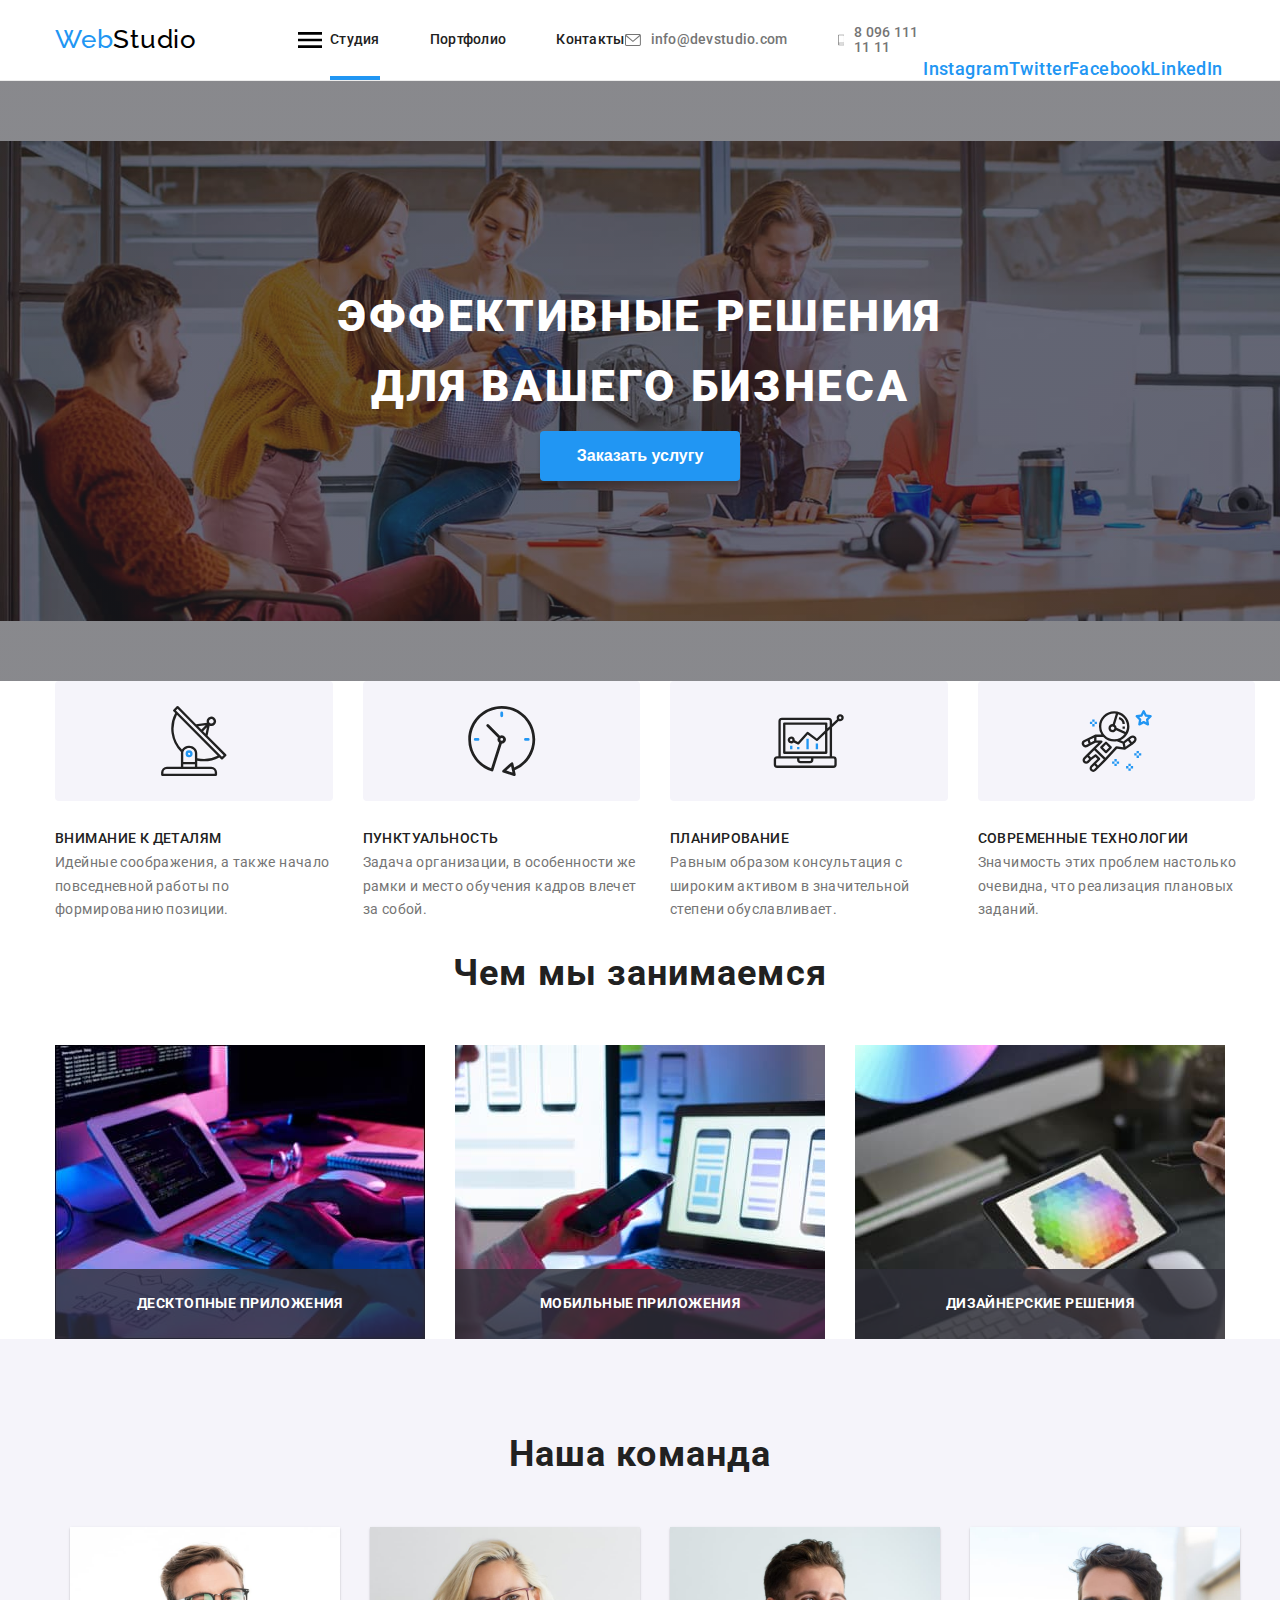
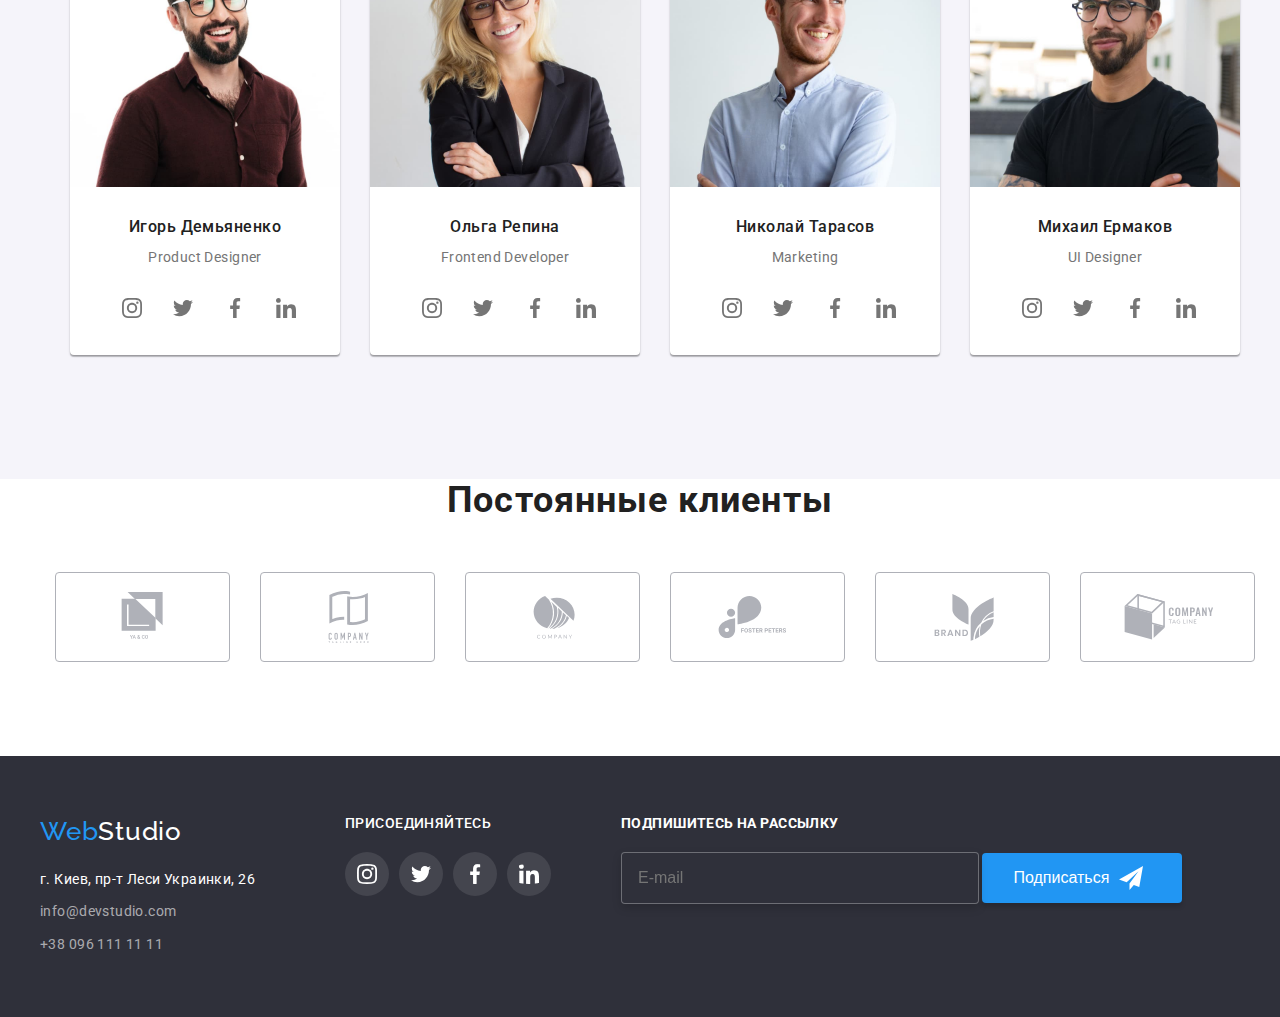
==== index.html @ 4e2efad3 "адаптивное меню хедера," ====
<!DOCTYPE html>
<html lang="ru">
<head>
    <meta charset="UTF-8">
    <meta http-equiv="X-UA-Compatible" content="IE=edge">
    <meta name="viewport" content="width=device-width, initial-scale=1.0">
    <title>Document</title>
    <link href="https://cdnjs.com/libraries/modern-normalize" rel="stylesheet">
    <link rel="preconnect" href="https://fonts.gstatic.com">
    <link href="https://fonts.googleapis.com/css2?family=Raleway:wght@700&family=Roboto:wght@400;500;700;900&display=swap"
          rel="stylesheet">
    <link rel="stylesheet" href="./css/main.css">
   <!-- <link rel="stylesheet" href="./css/main.min.css" /> -->

    
</head>
<body>
   <!--header, contacts separate from <nav>-->
   <header class="head-section">
      <div class="head-section__containter">
         <nav class="main-nav">
            <a href="/" class="logo link">
               <span class="logo__accent">Web</span>Studio
            </a>

            <button type="button" class="menu-button"  data-menu-button aria-expanded="false">
               <svg width="40" height="40" aria-label="Переключатель мобильного меню">
                  <use class="icon-menu" href='./images/icons.svg#icon-menu'></use>
                  <use class="icon-cross" href='./images/icons.svg#icon-cross'></use>
               </svg>
            </button>

            <div class="main-nav__menu">
               <ul class="page-nav list">
                  <li class="page-nav__item"><a href="." class="link page-nav__link page-nav__current">Студия</a></li>
                  <li class="page-nav__item"><a href="./portfolio.html" class="link page-nav__link">Портфолио</a></li>
                  <li class="page-nav__item"><a href="" class="link page-nav__link">Контакты</a></li>
               </ul>
            
          

               <ul class="contacts list">
                  <li class="contacts__item">
                     <a href="mailto:info@devstudio.com" class="link contacts__link">
                        <svg class="contacts__icon" width='16' height='12'>
                           <use href="./images/icons.svg#icon-envelope"></use>
                        </svg>
                     info@devstudio.com
                  </a>
                  </li>
                  <li class="contacts__item">
                     <a href="tel:+380961111111" class="link contacts__link">
                        <svg class="contacts__icon" width='10' height='16'>
                           <use href="./images/icons.svg#icon-smartphone"></use>
                        </svg>
                     8 096 111 11 11
                  </a>
                  </li>
               </ul>
               <ul class="social-menu list">
                  <li class="social-menu__item "><a href="">Instagram</a></li>
                  <li class="social-menu__item "><a href="">Twitter</a></li>
                  <li class="social-menu__item "><a href="">Facebook</a></li>
                  <li class="social-menu__item "><a href="">LinkedIn</a></li>
               </ul>
            </div>

         </nav>

      </div>
   </header>

   <main>
      <!--hero with the link-->
      <section class="hero hero__overlay">
         <div class="hero__container">
            <h1 class="hero__title">Эффективные решения для вашего бизнеса</h1>
            <button type="button" class="button hero__button" data-modal-open>Заказать услугу</button>
         </div>
      </section>
            
      <!--features -->
      <section class="section features">
         <h2 class="section__title visually-hidden">Наши особенности</h2>
         <div class="features__container">
            <ul class="feature__list list">
               <li class="feature__item">
                  <div class="feature__box">
                     <svg>
                        <use href="./images/icons.svg#icon-antenna"></use>
                     </svg>
                  </div>
                  <h3 class="feature__title">Внимание к деталям</h3>
                  <p>Идейные соображения, а также начало повседневной работы по формированию позиции.</p>
               </li>
               <li class="feature__item">
                  <div class="feature__box">
                     <svg>
                        <use href="./images/icons.svg#icon-clock"></use>
                     </svg>
                  </div>
                  <h3 class="feature__title">Пунктуальность</h3>
                  <p>Задача организации, в особенности же рамки и место обучения кадров влечет за собой.</p>
               </li>
               <li class="feature__item">
                  <div class="feature__box">
                     <svg>
                        <use href="./images/icons.svg#icon-diagram"></use>
                     </svg>
                  </div>
                  <h3 class="feature__title">Планирование</h3>
                  <p>Равным образом консультация с широким активом в значительной степени обуславливает.</p>
               </li>
               <li class="feature__item">
                  <div class="feature__box">
                     <svg>
                        <use href="./images/icons.svg#icon-astronaut"></use>
                     </svg>
                  </div>
                  <h3 class="feature__title">Современные технологии</h3>
                  <p>Значимость этих проблем настолько очевидна, что реализация плановых заданий.</p>
               </li>
            </ul>
         </div>
      </section>
      
      <!--what we do section-->
      <section class="section ">
         <div class="our-works__container">
            <h2 class="section__title">Чем мы занимаемся</h2>
            <ul class="our-works__list list">
               <li class="our-works__thumb">
                  <a href="" class="our-work__link"><img src="./images/what_we_do_01.jpg" alt="Разработка алгоритма" width="370">
                     <p class="our-works__label">Десктопные приложения</p>
                  </a>
               </li>
               <li class="our-works__thumb">
                  <a href="" class="our-work__link"><img src="./images/what_we_do_02.jpg" alt="Разработка мобильного приложение" width="370">
                     <p class="our-works__label">Мобильные приложения</p>
                  </a>
               </li>
               <li class="our-works__thumb">
                  <a href="" class="our-work__link"><img src="./images/what_we_do_03.jpg" alt="Выбор цвета" width="370">
                     <p class="our-works__label">Дизайнерские решения</p>
                  </a>
               </li>
            </ul>
         </div>
      </section>
      
      <!--our team section-->
      <section class="team team__section">
         <div class="team__container">
            <h2 class="section__title">Наша команда</h2>
            <ul class="team__list list">
               <li class="team__item">
                  <a href="" class="link">
                     <img src="./images/team_01.jpg" alt="Игорь Демьяненко" width="270">
                     <div class="team__name">
                        <h3 class="team__title">Игорь Демьяненко</h3>
                        <p class="team__position">Product Designer</p>
                        <ul class="socials">
                           <li class="socials__item">
                              <a href="" class="link socials__link">
                                 <svg class="socials__icon">
                                    <use href="./images/icons.svg#icon-insta"></use>
                                 </svg>
                              </a>
                           </li>
                           <li class="socials__item">
                              <a href="" class="link socials__link">
                                <svg class="socials__icon" >
                                 <use href="./images/icons.svg#icon-twitter"></use>
                                </svg> 
                              </a>
                           </li>
                           <li class="socials__item">
                              <a href="" class="link socials__link">
                                 <svg class="socials__icon">
                                    <use href="./images/icons.svg#icon-fb"></use>
                                 </svg>
                              </a>
                           </li>
                           <li class="socials__item">
                              <a href="" class="link socials__link">
                                 <svg class="socials__icon">
                                    <use href="./images/icons.svg#icon-lin"></use>
                                 </svg>
                              </a>
                           </li>
                        </ul>
                     </div>
                  </a>
               </li>
               <li class="team__item">
                  <a href="" class="link"><img src="./images/team_02.jpg" alt="Ольга Репина" width="270">
                     <div class="team__name">
                        <h3 class="team__title">Ольга Репина</h3>
                        <p class="team__position">Frontend Developer</p>
                        <ul class="socials">
                           <li class="socials__item">
                              <a href="" class="link socials__link">
                                 <svg class="socials__icon">
                                    <use href="./images/icons.svg#icon-insta"></use>
                                 </svg>
                              </a>
                           </li>
                           <li class="socials__item">
                              <a href="" class="link socials__link">
                                 <svg class="socials__icon">
                                    <use href="./images/icons.svg#icon-twitter"></use>
                                 </svg>
                              </a>
                           </li>
                           <li class="socials__item">
                              <a href="" class="link socials__link">
                                 <svg class="socials__icon">
                                    <use href="./images/icons.svg#icon-fb"></use>
                                 </svg>
                              </a>
                           </li>
                           <li class="socials__item">
                              <a href="" class="link socials__link">
                                 <svg class="socials__icon">
                                    <use href="./images/icons.svg#icon-lin"></use>
                                 </svg>
                              </a>
                           </li>
                        </ul>
                     </div>
                  </a>
               </li>
               <li class="team__item">
                  <a href="" class="link"><img src="./images/team_03.jpg" alt="Николай Тарасов" width="270">
                     <div class="team__name">
                        <h3 class="team__title">Николай Тарасов</h3>
                        <p class="team__position">Marketing</p>
                        <ul class="socials">
                           <li class="socials__item">
                              <a href="" class="link socials__link">
                                 <svg class="socials__icon">
                                    <use href="./images/icons.svg#icon-insta"></use>
                                 </svg>
                              </a>
                           </li>
                           <li class="socials__item">
                              <a href="" class="link socials__link">
                                 <svg class="socials__icon">
                                    <use href="./images/icons.svg#icon-twitter"></use>
                                 </svg>
                              </a>
                           </li>
                           <li class="socials__item">
                              <a href="" class="link socials__link">
                                 <svg class="socials__icon">
                                    <use href="./images/icons.svg#icon-fb"></use>
                                 </svg>
                              </a>
                           </li>
                           <li class="socials__item">
                              <a href="" class="link socials__link">
                                 <svg class="socials__icon">
                                    <use href="./images/icons.svg#icon-lin"></use>
                                 </svg>
                              </a>
                           </li>
                        </ul>
                     </div>
                  </a>
               </li>
               <li class="team__item">
                  <a href="" class="link"><img src="./images/team_04.jpg" alt="Михаил Ермаков" width="270">
                     <div class="team__name">
                        <h3 class="team__title">Михаил Ермаков</h3>
                        <p class="team__position">UI Designer</p>
                        <ul class="socials">
                           <li class="socials__item">
                              <a href="" class="link socials__link">
                                 <svg class="socials__icon">
                                    <use href="./images/icons.svg#icon-insta"></use>
                                 </svg>
                              </a>
                           </li>
                           <li class="socials__item">
                              <a href="" class="link socials__link">
                                 <svg class="socials__icon">
                                    <use href="./images/icons.svg#icon-twitter"></use>
                                 </svg>
                              </a>
                           </li>
                           <li class="socials__item">
                              <a href="" class="link socials__link">
                                 <svg class="socials__icon">
                                    <use href="./images/icons.svg#icon-fb"></use>
                                 </svg>
                              </a>
                           </li>
                           <li class="socials__item">
                              <a href="" class="link socials__link">
                                 <svg class="socials__icon">
                                    <use href="./images/icons.svg#icon-lin"></use>
                                 </svg>
                              </a>
                           </li>
                        </ul>
                     </div>
                  </a>
               </li>
            </ul>
         </div>
      </section>

      <!-- permanent clients -->

      <section class="section clients">
         <div class="clients__container">
            <h2 class="section__title">Постоянные клиенты</h2>
            <ul class="clients__list list">
               <li class="clients__item">
                  <a href="" class="link">
                     <svg class="clients__icon">
                        <use href="./images/clients.svg#icon-client1"></use>
                     </svg>
                  </a> 
               </li>
               <li class="clients__item" >
                  <a href="" class="link">
                     <svg class="clients__icon">
                        <use href="./images/icons.svg#icon-client2"></use>
                     </svg>
                  </a>
               </li>
               <li class="clients__item" >
                  <a href="" class="link">
                     <svg class="clients__icon">
                        <use href="./images/icons.svg#icon-client3"></use>
                     </svg>
                  </a>
               </li>
               <li class="clients__item" >
                  <a href="" class="link">
                     <svg class="clients__icon">
                        <use href="./images/icons.svg#icon-client4"></use>
                     </svg>
                  </a>
               </li>
               <li class="clients__item" >
                  <a href="" class="link">
                     <svg class="clients__icon">
                        <use href="./images/icons.svg#icon-client5"></use>
                     </svg>
                  </a>
               </li>
               <li class="clients__item" >
                  <a href="" class="link">
                     <svg class="clients__icon">
                        <use href="./images/icons.svg#icon-client6"></use>
                     </svg>
                  </a>
               </li>
            </ul>
         </div>
      </section>


   </main>

      <!--footer-->
   <footer class="footer">
      <div class="footer__flex">
         <div class="footer__item">
            <a href="/" class="logo link footer__logo">
               <span class="logo__accent">Web</span><span class="logo--rev">Studio</span>
            </a>
            <address class="address">
               г. Киев, пр-т Леси Украинки, 26<br />
            </address>
            <!-- footer contacts -->
            <ul class="footer__contacts list">
               <li><a href="mailto:info@devstudio.com" class="link footer-contacts__link">info@devstudio.com</a></li>
               <li><a href="tel:+380961111111" class="link footer-contacts__link">+38 096 111 11 11</a></li>
            </ul>
         </div>
         <div class="footer__item links">
            <h3 class="social__title">ПРИСОЕДИНЯЙТЕСЬ</h3>
            <ul class="socials">
               <li class="socials__item">
                  <a href="" class="link socials__link">
                     <svg class="socials__icon--darktheme">
                        <use href="./images/icons.svg#icon-insta"></use>
                     </svg>
                  </a>
               </li>
               <li class="socials__item">
                  <a href="" class="link socials__link">
                     <svg class="socials__icon--darktheme">
                        <use href="./images/icons.svg#icon-twitter"></use>
                     </svg>
                  </a>
               </li>
               <li class="socials__item">
                  <a href="" class="link socials__link">
                     <svg class="socials__icon--darktheme">
                        <use href="./images/icons.svg#icon-fb"></use>
                     </svg>
                  </a>
               </li>
               <li class="socials__item">
                  <a href="" class="link socials__link">
                     <svg class="socials__icon--darktheme">
                        <use href="./images/icons.svg#icon-lin"></use>
                     </svg>
                  </a>
               </li>
            </ul>
         </div>

         <!-- subscribe form -->

         <form class="form">
            <div class="subscribe__formfield">
               <label for="subscribe" class="subscribe__title">Подпишитесь на рассылку</label>
               <input type="email" name="mail" id="subscribe" class="subscribe__input" placeholder="E-mail">
               <button type="submit" class="subscribe__button">Подписаться
                  <svg class="subscribe__icon">
                     <use href="../images/icons.svg#icon-send"></use>
                  </svg>
               </button>
            </div>
         </form>
         

         

      </div>
   </footer>

   <!-- модальное окно с кнопкой закрытия-->

   <div class="backdrop is-hidden" data-modal>
      <div class="modal modal">
         <a href="" class="link" data-modal-close>
            <svg class="modal__closebutton">
               <use href='./images/icons.svg#icon-close'></use>
            </svg>
         </a>

         <h3 class="modal__title">Оставьте свои данные, мы вам перезвоним</h3>
         
         <form class="modal__form">
            <div class="modal__formfield">
               <label for="name" class="modal__label">Имя</label>
               <input type="text" name="name" id="name" class="modal__input">
               <svg class="modal__icon">
                  <use href="./images/icons.svg#icon-person"></use>
               </svg>
               
            </div>
            <div class="modal__formfield">
               <label for="tel" class="modal__label">Телефон</label>
               <input type="tel" name="tel" id="tel" class="modal__input">
               <svg class="modal__icon">
                  <use href="./images/icons.svg#icon-phone"></use>
               </svg>
            </div>
            <div class="modal__formfield">
               <label for="mail" class="modal__label">Почта</label>
               <input type="email" name="mail" id="mail" class="modal__input">
               <svg class="modal__icon">
                  <use href="./images/icons.svg#icon-email"></use>
               </svg>
            </div>
            <div class="modal__formfield">
               <label for="comment" class="modal__label">Комментарий</label>
               <!-- <input type="text" name="comment" id="comment" class="modal-input"> -->
               <textarea name="comment" id="comment" rows="10" class="modal__comment" placeholder="Введите текст"></textarea>
            </div>

            <div class="modal__check">
               <input type="checkbox" name="checkbox" id="checkbox" class="modal-check__input">
               <label for="checkbox" class="modal-check__label ">Соглашаюсь с рассылкой и принимаю
                  <a href="" class="modal-check__policy-link">Условия договора</a>
                  <svg class="modal-check__icon--unchecked" >
                     <use href="./images/icons.svg#icon-uncheck" ></use>
                  </svg> 
                  <svg class="modal-check__icon--checked">
                     <use href="./images/icons.svg#icon-check"></use>
                  </svg>
               </label>
            </div>

            <button type="submit" class="modal-check__button">Отправить</button>
         </form>
         <!-- application form -->

         <form class="form">

         </form>


         <!-- <button type="button" class="modal-btn" data-modal-close >
            <div class="close-icon"></div>
         </button> -->
      </div>
   </div>


<script src="./js/modal.js"></script>
<Script src="./js/menu.js"></Script>
</body>
</html>
---- css/main.css ----
@charset "UTF-8";
/* fonts */
/* animation */
html {
  -webkit-box-sizing: border-box;
          box-sizing: border-box;
}

*,
*::after,
*::before {
  -webkit-box-sizing: inherit;
          box-sizing: inherit;
}

h1,
h2,
h3,
h4,
h5,
h6,
p {
  margin: 0;
}

img {
  display: block;
  max-width: 100%;
  height: auto;
}

/* Визуально спрятанная section-title и portfolio */
.visually-hidden {
  position: absolute !important;
  clip: rect(1px 1px 1px 1px);
  clip: rect(1px, 1px, 1px, 1px);
  padding: 0 !important;
  border: 0 !important;
  height: 1px !important;
  width: 1px !important;
  overflow: hidden;
}

/* ultilities */
.list {
  list-style: none;
  padding: 0;
  margin: 0;
}

.link {
  color: #757575;
  text-decoration: none;
}

/* body */
body {
  margin: 0;
  color: #757575;
  background-color: #ffffff;
  font-family: Roboto;
  font-size: 14px;
  line-height: 1.7;
  letter-spacing: 0.03em;
}

/* logo */
.logo {
  color: #000000;
  font-family: Raleway;
  font-weight: 500;
  font-size: 24px;
  line-height: 1.2;
  letter-spacing: 0.03em;
}

@media screen and (min-width: 1200px) {
  .logo {
    font-size: 26px;
    margin-right: 93px;
  }
}

.logo--rev {
  color: #ffffff;
}

.logo__accent {
  color: #2196f3;
}

/* header */
/* page navigation */
.head-section {
  border-bottom: 1px solid #ececec;
}

.head-section__containter {
  position: relative;
  margin-left: auto;
  margin-right: auto;
  padding-left: 15px;
  padding-right: 15px;
  height: 60px;
}

@media screen and (min-width: 480px) {
  .head-section__containter {
    width: 480px;
  }
}

@media screen and (min-width: 768px) {
  .head-section__containter {
    width: 768px;
  }
}

@media screen and (min-width: 1200px) {
  .head-section__containter {
    width: 1200px;
  }
}

@media screen and (min-width: 480px) {
  .head-section__containter {
    width: 480px;
  }
}

@media screen and (min-width: 768px) {
  .head-section__containter {
    width: 768px;
  }
}

@media screen and (min-width: 1200px) {
  .head-section__containter {
    width: 1200px;
    height: 80px;
    margin-bottom: 0;
  }
}

.main-nav {
  display: -webkit-box;
  display: -ms-flexbox;
  display: flex;
  -webkit-box-align: center;
      -ms-flex-align: center;
          align-items: center;
  -webkit-box-pack: justify;
      -ms-flex-pack: justify;
          justify-content: space-between;
  min-height: 60px;
}

@media screen and (min-width: 1200px) {
  .main-nav {
    display: -webkit-box;
    display: -ms-flexbox;
    display: flex;
    -webkit-box-align: center;
        -ms-flex-align: center;
            align-items: center;
    -webkit-box-pack: justify;
        -ms-flex-pack: justify;
            justify-content: space-between;
  }
}

.menu-button {
  display: -webkit-inline-box;
  display: -ms-inline-flexbox;
  display: inline-flex;
  margin: 0;
  padding: 0;
  border: none;
  background-color: transparent;
}

.menu-button .icon-menu {
  display: block;
}

.menu-button .icon-cross {
  display: none;
}

.menu-button.is-open .icon-menu {
  display: none;
}

.menu-button.is-open .icon-cross {
  display: block;
}

.menu-button.is-open .icon-cross {
  display: block;
}

@media screen and (max-width: 479px) {
  .main-nav__menu {
    position: absolute;
    top: 0;
    left: 0;
    width: 100vw;
    height: 100vh;
    padding: 48px 40px;
    background-color: #ffffff;
    text-align: left;
    font-size: 40px;
    line-height: 1.2;
    font-weight: 500;
  }
}

@media screen and (min-width: 768px) {
  .main-nav__menu {
    display: -webkit-box;
    display: -ms-flexbox;
    display: flex;
    -webkit-box-align: center;
        -ms-flex-align: center;
            align-items: center;
    margin-right: auto;
    -webkit-box-pack: justify;
        -ms-flex-pack: justify;
            justify-content: space-between;
  }
}

@media screen and (min-width: 768px) {
  .page-nav {
    display: -webkit-box;
    display: -ms-flexbox;
    display: flex;
    -webkit-box-align: center;
        -ms-flex-align: center;
            align-items: center;
  }
}

@media screen and (min-width: 1200px) {
  .contacts {
    display: -webkit-box;
    display: -ms-flexbox;
    display: flex;
    -webkit-box-align: center;
        -ms-flex-align: center;
            align-items: center;
    margin-left: auto;
  }
}

@media screen and (min-width: 480px) {
  .page-nav__item:not(:last-child),
  .contacts__item:not(:last-child) {
    margin-right: 50px;
  }
}

.page-nav__current {
  color: #2196f3;
}

.page-nav__link {
  display: inline-block;
  padding-bottom: 37px;
  color: #212121;
}

.page-nav__link:hover, .page-nav__link:focus {
  color: #2196f3;
}

@media screen and (min-width: 480px) {
  .page-nav__link {
    display: -webkit-inline-box;
    display: -ms-inline-flexbox;
    display: inline-flex;
    -webkit-box-align: center;
        -ms-flex-align: center;
            align-items: center;
    height: 100%;
    padding-top: 21px;
    padding-bottom: 21px;
    color: #212121;
    font-weight: 500;
    font-size: 14px;
    line-height: 1.1;
    letter-spacing: 0.02em;
  }
}

@media screen and (max-width: 479px) {
  .page-nav__link {
    margin: 0;
  }
}

@media screen and (min-width: 480px) {
  .page-nav__link {
    position: relative;
    height: 80px;
  }
}

/* синяя подсветка текущец страницы */
@media screen and (min-width: 480px) {
  .page-nav__current::after {
    display: inline-block;
    position: absolute;
    content: '';
    bottom: 0;
    left: 0;
    width: 100%;
    height: 4px;
    margin: 0;
    padding: 0;
    background-color: #2196f3;
  }
}

.contacts__link {
  display: -webkit-inline-box;
  display: -ms-inline-flexbox;
  display: inline-flex;
  -webkit-box-align: center;
      -ms-flex-align: center;
          align-items: center;
  padding-top: 21px;
  padding-bottom: 21px;
  color: #757575;
  font-weight: 500;
  font-size: 14px;
  line-height: 1.1;
  letter-spacing: 0.02em;
  -webkit-transform: 250ms cubic-bezier(0.4, 0, 0.2, 1);
          transform: 250ms cubic-bezier(0.4, 0, 0.2, 1);
}

.contacts__link:hover, .contacts__link:focus {
  color: #2196f3;
}

@media screen and (max-width: 479px) {
  .contacts__item {
    margin: 0;
  }
}

.contacts__icon {
  display: -webkit-inline-box;
  display: -ms-inline-flexbox;
  display: inline-flex;
  -webkit-box-align: center;
      -ms-flex-align: center;
          align-items: center;
  margin-right: 10px;
  fill: currentColor;
}

.social-menu {
  display: -webkit-box;
  display: -ms-flexbox;
  display: flex;
  margin-top: auto;
  margin-right: auto;
  padding: 0;
  width: 357px;
}

.social-menu__item {
  font-size: 18px;
  line-height: 1.2;
  font-weight: 500;
}

.social-menu__item a {
  text-decoration: none;
  color: #2196f3;
}

/* hero */
.hero {
  background-color: #c4c4c4;
}

.hero__container {
  /* width: 1600px; */
  height: 600px;
  margin-left: auto;
  margin-right: auto;
  margin-top: 0;
  margin-bottom: 0;
  padding-left: 0;
  padding-right: 0;
  padding-top: 200px;
  text-align: center;
}

@media screen and (min-width: 480px) {
  .hero__container {
    width: 480px;
  }
}

@media screen and (min-width: 768px) {
  .hero__container {
    width: 768px;
  }
}

@media screen and (min-width: 1200px) {
  .hero__container {
    max-width: 1600px;
  }
}

.hero__overlay {
  /* background-image: url(../images/hero_bg.jpg); */
  margin-right: auto;
  margin-left: auto;
  background-image: -webkit-gradient(linear, left top, right top, from(rgba(47, 48, 58, 0.4)), to(rgba(47, 48, 58, 0.4))), url(../images/hero_bg.jpg);
  background-image: linear-gradient(to right, rgba(47, 48, 58, 0.4), rgba(47, 48, 58, 0.4)), url(../images/hero_bg.jpg);
  background-repeat: no-repeat;
  background-size: contain;
  background-position: center;
}

@media screen and (min-width: 480px) {
  .hero__overlay {
    max-width: 480px;
  }
}

@media screen and (min-width: 768px) and (max-width: 1199px) {
  .hero__overlay {
    width: 768px;
  }
}

@media screen and (min-width: 1200px) {
  .hero__overlay {
    max-width: 1600px;
  }
}

.hero__title {
  color: #ffffff;
  margin-left: auto;
  margin-right: auto;
  margin-top: 0;
  margin-bottom: 30px;
  height: 120px;
  font-weight: 900;
  font-size: 26px;
  line-height: 1.6;
  letter-spacing: 0.06em;
  text-transform: uppercase;
}

@media screen and (min-width: 480px) {
  .hero__title {
    width: 480px;
  }
}

@media screen and (min-width: 768px) {
  .hero__title {
    width: 696px;
  }
}

@media screen and (min-width: 1200px) {
  .hero__title {
    font-size: 44px;
  }
}

.hero__button {
  width: 200px;
  height: 50px;
  background-color: #2196f3;
  color: #ffffff;
  -webkit-box-shadow: 0px 4px 4px rgba(0, 0, 0, 0.15);
          box-shadow: 0px 4px 4px rgba(0, 0, 0, 0.15);
  border-color: transparent;
  border-radius: 4px;
  margin-right: auto;
  margin-left: auto;
  font-weight: bold;
  font-size: 16px;
  line-height: 1.9;
}

/* section Features */
.features__container {
  margin-left: auto;
  margin-right: auto;
  padding-left: 15px;
  padding-right: 15px;
}

@media screen and (min-width: 480px) {
  .features__container {
    width: 480px;
  }
}

@media screen and (min-width: 768px) {
  .features__container {
    width: 768px;
  }
}

@media screen and (min-width: 1200px) {
  .features__container {
    width: 1200px;
  }
}

@media screen and (min-width: 480px) {
  .feature__list {
    width: 480px;
  }
}

@media screen and (min-width: 768px) {
  .feature__list {
    width: 768px;
    display: -webkit-box;
    display: -ms-flexbox;
    display: flex;
    -webkit-box-pack: justify;
        -ms-flex-pack: justify;
            justify-content: space-between;
  }
}

@media screen and (min-width: 1200px) {
  .feature__list {
    width: 1200px;
  }
}

.feature__item {
  margin-bottom: 30px;
}

@media screen and (min-width: 480px) {
  .feature__item {
    width: 480px;
  }
}

@media screen and (min-width: 768px) {
  .feature__item {
    width: calc((100% - 90px) / 2);
  }
}

@media screen and (min-width: 1200px) {
  .feature__item {
    width: calc((100% - 90px) / 4);
  }
}

.feature__title {
  display: -webkit-inline-box;
  display: -ms-inline-flexbox;
  display: inline-flex;
  margin-top: 30px;
  color: #212121;
}

.section__title {
  color: #212121;
  margin-bottom: 50px;
  font-weight: bold;
  font-size: 36px;
  line-height: 1.2;
  text-align: center;
  letter-spacing: 0.03em;
}

.feature__box {
  display: -webkit-inline-box;
  display: -ms-inline-flexbox;
  display: inline-flex;
  -webkit-box-pack: center;
      -ms-flex-pack: center;
          justify-content: center;
  width: 100%;
  height: 120px;
  padding-top: 25px;
  padding-bottom: 25px;
  border-radius: 4px;
  background-color: #f5f4fa;
}

.icon-antenna,
.icon-clock,
.icon-diagram,
.icon-astronaut {
  width: 70px;
  height: 70px;
  margin-right: auto;
  margin-left: auto;
}

.feature__title {
  color: #212121;
  font-weight: 500;
  font-size: 14px;
  line-height: 1.14;
  letter-spacing: 0.03em;
  text-transform: uppercase;
}

/* our works */
.our-works__container {
  margin-left: auto;
  margin-right: auto;
  padding-left: 15px;
  padding-right: 15px;
}

@media screen and (min-width: 480px) {
  .our-works__container {
    width: 480px;
  }
}

@media screen and (min-width: 768px) {
  .our-works__container {
    width: 768px;
  }
}

@media screen and (min-width: 1200px) {
  .our-works__container {
    width: 1200px;
  }
}

@media screen and (max-width: 1199px) {
  .our-works__container {
    display: none;
  }
}

@media screen and (min-width: 1200px) {
  .our-works__container {
    width: 1200px;
  }
}

.our-works__list {
  display: -webkit-box;
  display: -ms-flexbox;
  display: flex;
  -webkit-box-pack: justify;
      -ms-flex-pack: justify;
          justify-content: space-between;
  margin: 0;
  padding: 0;
}

.our-works__thumb {
  position: relative;
  max-width: 100%;
  height: 100%;
}

.our-works__label {
  position: absolute;
  bottom: 0;
  left: 0;
  width: 100%;
  padding-top: 27px;
  padding-bottom: 27px;
  font-family: Roboto;
  font-weight: bold;
  font-size: 14px;
  line-height: 1.14;
  text-align: center;
  letter-spacing: 0.03em;
  text-transform: uppercase;
  background: rgba(47, 48, 58, 0.8);
  color: #ffffff;
}

/* our team */
.team__container {
  margin-left: auto;
  margin-right: auto;
  padding-left: 15px;
  padding-right: 15px;
  padding-top: 94px;
}

@media screen and (min-width: 480px) {
  .team__container {
    width: 480px;
  }
}

@media screen and (min-width: 768px) {
  .team__container {
    width: 768px;
  }
}

@media screen and (min-width: 1200px) {
  .team__container {
    width: 1200px;
  }
}

.team__section {
  background-color: #f5f4fa;
}

.team__list {
  padding-bottom: 94px;
}

@media screen and (min-width: 480px) {
  .team__list {
    width: 480px;
    text-align: center;
  }
}

@media screen and (min-width: 768px) {
  .team__list {
    width: 768px;
    display: -webkit-box;
    display: -ms-flexbox;
    display: flex;
    -webkit-box-pack: justify;
        -ms-flex-pack: justify;
            justify-content: space-between;
  }
}

@media screen and (min-width: 1200px) {
  .team__list {
    width: 1200px;
  }
}

.team__item {
  display: block;
  width: 270px;
  height: 428px;
  margin-left: auto;
  margin-right: auto;
  margin-bottom: 30px;
  background-color: #ffffff;
  -webkit-box-shadow: 0px 1px 3px rgba(0, 0, 0, 0.12), 0px 1px 1px rgba(0, 0, 0, 0.14), 0px 2px 1px rgba(0, 0, 0, 0.2);
          box-shadow: 0px 1px 3px rgba(0, 0, 0, 0.12), 0px 1px 1px rgba(0, 0, 0, 0.14), 0px 2px 1px rgba(0, 0, 0, 0.2);
  border-radius: 0px 0px 4px 4px;
}

.team__name {
  margin-top: 30px;
  text-align: center;
}

.team__title {
  color: #212121;
  font-weight: 500;
  font-size: 16px;
  line-height: 1.2;
  text-align: center;
  letter-spacing: 0.03em;
}

.team__position {
  margin-top: 10px;
}

/* social linkk in team card */
.socials {
  display: -webkit-box;
  display: -ms-flexbox;
  display: flex;
  width: 206px;
  height: 44px;
  margin-top: 16px;
  margin-left: auto;
  margin-right: auto;
  padding: 0;
  list-style: none;
  -webkit-box-pack: justify;
      -ms-flex-pack: justify;
          justify-content: space-between;
  -webkit-box-align: center;
      -ms-flex-align: center;
          align-items: center;
}

.socials__item {
  display: -webkit-inline-box;
  display: -ms-inline-flexbox;
  display: inline-flex;
  -webkit-box-pack: center;
      -ms-flex-pack: center;
          justify-content: center;
  -webkit-box-align: center;
      -ms-flex-align: center;
          align-items: center;
  width: 44px;
  height: 44px;
  -webkit-transition: 250ms cubic-bezier(0.4, 0, 0.2, 1);
  transition: 250ms cubic-bezier(0.4, 0, 0.2, 1);
}

.socials__item:hover, .socials__item:focus {
  background-color: #2196f3;
  border-radius: 50%;
}

.socials__link {
  display: -webkit-inline-box;
  display: -ms-inline-flexbox;
  display: inline-flex;
  margin: 0;
  padding: 0;
}

.socials__icon {
  width: 44px;
  height: 44px;
  padding-top: 12px;
  padding-bottom: 12px;
  fill: currentColor;
}

.socials__icon:hover {
  fill: #ffffff;
}

/* permanent clients */
.clients__container {
  margin-left: auto;
  margin-right: auto;
  padding-left: 15px;
  padding-right: 15px;
}

@media screen and (min-width: 480px) {
  .clients__container {
    width: 480px;
  }
}

@media screen and (min-width: 768px) {
  .clients__container {
    width: 768px;
  }
}

@media screen and (min-width: 1200px) {
  .clients__container {
    width: 1200px;
  }
}

@media screen and (min-width: 480px) {
  .clients__list {
    width: 480px;
  }
}

@media screen and (min-width: 768px) {
  .clients__list {
    width: 768px;
    display: -webkit-box;
    display: -ms-flexbox;
    display: flex;
    padding: 0;
    margin: 0;
    -webkit-box-pack: justify;
        -ms-flex-pack: justify;
            justify-content: space-between;
    -webkit-box-align: center;
        -ms-flex-align: center;
            align-items: center;
  }
}

@media screen and (min-width: 1200px) {
  .clients__list {
    width: 1200px;
  }
}

.clients__item {
  display: -webkit-inline-box;
  display: -ms-inline-flexbox;
  display: inline-flex;
  width: calc(100% - (30px * 5) / 6);
  height: 90px;
  -webkit-box-pack: center;
      -ms-flex-pack: center;
          justify-content: center;
  -webkit-box-align: center;
      -ms-flex-align: center;
          align-items: center;
  border: 1px solid #afb1b8;
  border-radius: 4px;
  -webkit-transition: 250ms cubic-bezier(0.4, 0, 0.2, 1);
  transition: 250ms cubic-bezier(0.4, 0, 0.2, 1);
}

.clients__item:hover, .clients__item:focus {
  border-color: #2196f3;
}

.clients__item:not(:last-child) {
  margin-right: 30px;
}

.clients__icon {
  display: block;
  width: 170px;
  height: 90px;
  fill: #afb1b8;
  -webkit-transition: 250ms cubic-bezier(0.4, 0, 0.2, 1);
  transition: 250ms cubic-bezier(0.4, 0, 0.2, 1);
}

.clients__icon:hover, .clients__icon:focus {
  fill: #2196f3;
}

/* footer */
.footer {
  background-color: #2f303a;
}

.footer__flex {
  margin-left: auto;
  margin-right: auto;
  margin-top: 94px;
  padding-top: 60px;
  padding-bottom: 60px;
}

@media screen and (min-width: 480px) {
  .footer__flex {
    width: 480px;
  }
}

@media screen and (min-width: 768px) {
  .footer__flex {
    width: 768px;
  }
}

@media screen and (min-width: 1200px) {
  .footer__flex {
    width: 1200px;
  }
}

@media screen and (min-width: 480px) {
  .footer__flex {
    width: 480px;
  }
}

@media screen and (min-width: 768px) {
  .footer__flex {
    width: 768px;
    display: -webkit-box;
    display: -ms-flexbox;
    display: flex;
  }
}

@media screen and (min-width: 1200px) {
  .footer__flex {
    width: 1200px;
  }
}

.footer__item {
  margin-right: 70px;
}

.address {
  margin-top: 20px;
  color: #ffffff;
  font-style: normal;
  font-size: 14px;
  line-height: 1.7;
  letter-spacing: 0.03em;
}

.footer__logo {
  display: inline-block;
  margin-top: auto;
  margin-bottom: auto;
}

.footer-contacts__link {
  display: -webkit-inline-box;
  display: -ms-inline-flexbox;
  display: inline-flex;
  padding-top: 9px;
  color: rgba(255, 255, 255, 0.6);
  font-size: 14px;
  line-height: 1.7;
  letter-spacing: 0.03em;
  -webkit-transition: 250ms cubic-bezier(0.4, 0, 0.2, 1);
  transition: 250ms cubic-bezier(0.4, 0, 0.2, 1);
}

.footer-contacts__link:hover, .footer-contacts__link:focus {
  color: #ffffff;
}

.social__title {
  margin-bottom: 20px;
  color: #ffffff;
  font-weight: 500;
  font-size: 14px;
  line-height: 1.14;
  letter-spacing: 0.03em;
  text-transform: uppercase;
}

.socials__icon--darktheme {
  width: 44px;
  height: 44px;
  padding-top: 12px;
  padding-bottom: 12px;
  fill: #ffffff;
  background-color: rgba(255, 255, 255, 0.1);
  border-radius: 50%;
}

/* footer subscribe form */
.subscribe__formfield {
  margin: 0;
  padding: 0;
}

.subscribe__title {
  display: block;
  margin-bottom: 20px;
  color: #ffffff;
  font-weight: bold;
  font-size: 14px;
  line-height: 1.14;
  letter-spacing: 0.03em;
  text-transform: uppercase;
}

.subscribe__input {
  width: 358px;
  padding: 15px 16px;
  font-size: 16px;
  line-height: 1.25;
  background-color: #2f303a;
  color: rgba(255, 255, 255, 0.6);
  border: 1px solid rgba(255, 255, 255, 0.3);
  -webkit-box-sizing: border-box;
          box-sizing: border-box;
  -webkit-filter: drop-shadow(0px 4px 4px rgba(0, 0, 0, 0.15));
          filter: drop-shadow(0px 4px 4px rgba(0, 0, 0, 0.15));
  border-radius: 4px;
}

.subscribe__button {
  width: 200px;
  height: 50px;
  background-color: #2196f3;
  color: #ffffff;
  -webkit-box-shadow: 0px 4px 4px rgba(0, 0, 0, 0.15);
          box-shadow: 0px 4px 4px rgba(0, 0, 0, 0.15);
  border-color: transparent;
  border-radius: 4px;
  margin-right: 10px;
  padding-left: 29px;
  text-align: left;
  font-weight: 500;
  font-size: 16px;
  line-height: 1.87;
}

.subscribe__button {
  display: -webkit-inline-box;
  display: -ms-inline-flexbox;
  display: inline-flex;
  -webkit-box-align: center;
      -ms-flex-align: center;
          align-items: center;
}

.subscribe__icon {
  width: 24px;
  height: 24px;
  margin-left: 10px;
}

/* backdrop и модальное окно с кнопкой закрытия */
.backdrop {
  position: fixed;
  top: 0;
  left: 0;
  visibility: visible;
  opacity: 1;
  pointer-events: visible;
  width: 100vw;
  height: 100%;
  background: rgba(0, 0, 0, 0.2);
}

.is-hidden {
  opacity: 0;
  pointer-events: none;
  overflow: hidden;
}

/* необходимая вложеность для запуска*/
.is-hidden .modal {
  -webkit-transform: translate(150%, -50%);
          transform: translate(150%, -50%);
}

.modal {
  position: absolute;
  top: 50%;
  left: 50%;
  -webkit-transform: translate(-50%, -50%);
          transform: translate(-50%, -50%);
  -webkit-transition-duration: 400ms;
          transition-duration: 400ms;
  -webkit-transition-timing-function: cubic-bezier(0.075, 0.82, 0.165, 1);
          transition-timing-function: cubic-bezier(0.075, 0.82, 0.165, 1);
  opacity: 1;
  width: 528px;
  height: 581px;
  background: #ffffff;
  -webkit-box-shadow: 0px 1px 3px rgba(0, 0, 0, 0.12), 0px 1px 1px rgba(0, 0, 0, 0.14), 0px 2px 1px rgba(0, 0, 0, 0.2);
          box-shadow: 0px 1px 3px rgba(0, 0, 0, 0.12), 0px 1px 1px rgba(0, 0, 0, 0.14), 0px 2px 1px rgba(0, 0, 0, 0.2);
  border-radius: 4px;
}

.modal__closebutton {
  position: absolute;
  right: 8px;
  top: 8px;
  width: 30px;
  height: 30px;
  padding: 0;
  margin: 0;
  border-radius: 50%;
  cursor: pointer;
}

.modal__closebutton:hover {
  fill: #2196f3;
}

.modal__title {
  margin-top: 40px;
  font-weight: bold;
  font-size: 20px;
  line-height: 1.15;
  text-align: center;
  letter-spacing: 0.03em;
  color: #212121;
}

.modal__form {
  width: 448px;
  margin-top: 12px;
  margin-left: auto;
  margin-right: auto;
  padding: 0;
}

.modal__formfield {
  position: relative;
  display: -webkit-box;
  display: -ms-flexbox;
  display: flex;
  -webkit-box-orient: vertical;
  -webkit-box-direction: normal;
      -ms-flex-direction: column;
          flex-direction: column;
  margin-bottom: 10px;
}

.modal__label {
  /* position: relative; */
  margin-bottom: 4px;
  font-size: 12px;
  line-height: 1.2;
  letter-spacing: 0.01em;
}

.modal__input {
  /* position: relative; */
  width: 100%;
  height: 40px;
  padding-left: 43px;
  border: 1px solid rgba(33, 33, 33, 0.2);
  border-radius: 4px;
  -webkit-transition: border-color 250ms cubic-bezier(0.4, 0, 0.2, 1);
  transition: border-color 250ms cubic-bezier(0.4, 0, 0.2, 1);
}

.modal__input:focus {
  outline: none;
  border-color: #2196f3;
}

.modal__input:focus + .modal__icon {
  fill: #2196f3;
}

.modal__icon {
  position: absolute;
  left: 12px;
  bottom: 10px;
  fill: #212121;
  width: 18px;
  height: 18px;
}

.modal__comment {
  resize: none;
  height: 120px;
  padding: 12px 16px;
  border: 1px solid rgba(33, 33, 33, 0.2);
  border-radius: 4px;
}

.modal__comment:focus {
  outline: none;
  border-color: #2196f3;
}

.modal__check {
  position: relative;
  -webkit-box-align: center;
      -ms-flex-align: center;
          align-items: center;
  margin-left: auto;
  margin-right: auto;
}

.modal-check__policy-link {
  color: #2196f3;
}

.modal-check__input {
  opacity: 0;
}

.modal-check__icon--unchecked {
  position: absolute;
  left: 2px;
  top: 3px;
  width: 16px;
  height: 16px;
  opacity: 1;
  -webkit-transition: opacity;
  transition: opacity;
}

.modal-check__icon--checked {
  position: absolute;
  left: 2px;
  top: 3px;
  width: 16px;
  height: 16px;
  opacity: 0;
  -webkit-transition: opacity;
  transition: opacity;
}

/* Без вложенности никак!  */
.modal-check__input:checked
+ .modal-check__label
.modal-check__icon--unchecked {
  opacity: 0;
}

.modal-check__input:checked + .modal-check__label .modal-check__icon--checked {
  opacity: 1;
}

.modal-check__button {
  width: 200px;
  height: 50px;
  background-color: #2196f3;
  color: #ffffff;
  -webkit-box-shadow: 0px 4px 4px rgba(0, 0, 0, 0.15);
          box-shadow: 0px 4px 4px rgba(0, 0, 0, 0.15);
  border-color: transparent;
  border-radius: 4px;
  display: block;
  margin-top: 30px;
  margin-right: auto;
  margin-left: auto;
  font-weight: bold;
  font-size: 16px;
  line-height: 1.87;
}

/* Portfolio button list */
.work-section__container {
  margin-left: auto;
  margin-right: auto;
  padding-left: 15px;
  padding-right: 15px;
}

@media screen and (min-width: 480px) {
  .work-section__container {
    width: 480px;
  }
}

@media screen and (min-width: 768px) {
  .work-section__container {
    width: 768px;
  }
}

@media screen and (min-width: 1200px) {
  .work-section__container {
    width: 1200px;
  }
}

.filter {
  display: -webkit-box;
  display: -ms-flexbox;
  display: flex;
  -webkit-box-pack: center;
      -ms-flex-pack: center;
          justify-content: center;
}

.filter__item:not(:last-child) {
  margin-right: 8px;
}

.filter__button {
  display: inline-block;
  background-color: #f5f4fa;
  height: 38px;
  padding: 6px 22px;
  border: none;
  border-radius: 4px;
  cursor: pointer;
  font-style: normal;
  font-weight: 500;
  font-size: 16px;
  line-height: 1.6;
  text-align: center;
  letter-spacing: 0.03em;
  -webkit-transition: 250ms cubic-bezier(0.4, 0, 0.2, 1);
  transition: 250ms cubic-bezier(0.4, 0, 0.2, 1);
}

.filter__button:hover, .filter__button:focus {
  background-color: #2196f3;
  color: #ffffff;
  -webkit-box-shadow: 0px 3px 1px rgba(0, 0, 0, 0.1), 0px 1px 2px rgba(0, 0, 0, 0.08), 0px 2px 2px rgba(0, 0, 0, 0.12);
          box-shadow: 0px 3px 1px rgba(0, 0, 0, 0.1), 0px 1px 2px rgba(0, 0, 0, 0.08), 0px 2px 2px rgba(0, 0, 0, 0.12);
  border-radius: 4px;
}

.work__title {
  color: #212121;
  font-weight: 500;
  font-size: 18px;
  line-height: 2;
  letter-spacing: 0.06em;
}

.work__type {
  font-size: 16px;
  line-height: 31.9;
  letter-spacing: 0.03em;
}

.work__gallery {
  display: -webkit-box;
  display: -ms-flexbox;
  display: flex;
  -ms-flex-wrap: wrap;
      flex-wrap: wrap;
  margin-top: 50px;
  margin-bottom: 94px;
  padding: 0;
}

.work__item {
  width: 370px;
  height: 404px;
  margin-right: 30px;
  margin-bottom: 30px;
  background: #ffffff;
  border: 1px solid #eeeeee;
  -webkit-transition: 250ms cubic-bezier(0.4, 0, 0.2, 1);
  transition: 250ms cubic-bezier(0.4, 0, 0.2, 1);
}

.work__item:nth-child(3n) {
  margin-right: 0;
}

.work__item:nth-last-child(-n + 3) {
  margin-bottom: 0;
}

.work__item:hover .overlay {
  -webkit-transform: translateY(0);
          transform: translateY(0);
}

.work__item:hover {
  -webkit-box-shadow: 0px 3px 1px rgba(0, 0, 0, 0.1), 0px 1px 2px rgba(0, 0, 0, 0.08), 0px 2px 2px rgba(0, 0, 0, 0.12);
          box-shadow: 0px 3px 1px rgba(0, 0, 0, 0.1), 0px 1px 2px rgba(0, 0, 0, 0.08), 0px 2px 2px rgba(0, 0, 0, 0.12);
}

.work__img-box {
  position: relative;
  width: 370px;
  height: 294px;
  overflow: hidden;
}

.overlay {
  position: absolute;
  top: 0;
  left: 0;
  -webkit-transform: translatey(100%);
          transform: translatey(100%);
  -webkit-transition: 250ms cubic-bezier(0.4, 0, 0.2, 1);
  transition: 250ms cubic-bezier(0.4, 0, 0.2, 1);
  width: 100%;
  height: 100%;
  padding: 63px 24px;
  background: rgba(33, 150, 243, 0.9);
  color: #ffffff;
  font-size: 18px;
  line-height: 1.6;
  letter-spacing: 0.03em;
}

.work__link {
  height: 100%;
  width: 100%;
}

.work__name {
  display: block;
  width: 322px;
  margin-right: auto;
  margin-left: auto;
  margin-top: 20px;
  margin-bottom: 20px;
}
/*# sourceMappingURL=main.css.map */
---- css/main.min.css ----
html{-webkit-box-sizing:border-box;box-sizing:border-box}*,*::after,*::before{-webkit-box-sizing:inherit;box-sizing:inherit}h1,h2,h3,h4,h5,h6,p{margin:0}img{display:block;max-width:100%;height:auto}.visually-hidden{position:absolute !important;clip:rect(1px 1px 1px 1px);clip:rect(1px, 1px, 1px, 1px);padding:0 !important;border:0 !important;height:1px !important;width:1px !important;overflow:hidden}.list{list-style:none;padding:0;margin:0}.link{color:#757575;text-decoration:none}body{margin:0;color:#757575;background-color:#fff;font-family:Roboto;font-size:14px;line-height:1.7;letter-spacing:0.03em}.logo{color:#000;font-family:Raleway;font-weight:500;font-size:24px;line-height:1.2;letter-spacing:0.03em}@media screen and (min-width: 1200px){.logo{font-size:26px;margin-right:93px}}.logo--rev{color:#fff}.logo__accent{color:#2196f3}.head-section{border-bottom:1px solid #ececec}.head-section__containter{position:relative;margin-left:auto;margin-right:auto;padding-left:15px;padding-right:15px;height:60px}@media screen and (min-width: 480px){.head-section__containter{width:480px}}@media screen and (min-width: 768px){.head-section__containter{width:768px}}@media screen and (min-width: 1200px){.head-section__containter{width:1200px}}@media screen and (min-width: 480px){.head-section__containter{width:480px}}@media screen and (min-width: 768px){.head-section__containter{width:768px}}@media screen and (min-width: 1200px){.head-section__containter{width:1200px;height:80px;margin-bottom:0}}.main-nav{display:-webkit-box;display:-ms-flexbox;display:flex;-webkit-box-align:center;-ms-flex-align:center;align-items:center;-webkit-box-pack:justify;-ms-flex-pack:justify;justify-content:space-between;min-height:60px}@media screen and (min-width: 1200px){.main-nav{display:-webkit-box;display:-ms-flexbox;display:flex;-webkit-box-align:center;-ms-flex-align:center;align-items:center;-webkit-box-pack:justify;-ms-flex-pack:justify;justify-content:space-between}}.menu-button{display:-webkit-inline-box;display:-ms-inline-flexbox;display:inline-flex;margin:0;padding:0;border:none;background-color:transparent}.menu-button .icon-menu{display:block}.menu-button .icon-cross{display:none}.menu-button.is-open .icon-menu{display:none}.menu-button.is-open .icon-cross{display:block}.menu-button.is-open .icon-cross{display:block}@media screen and (max-width: 479px){.main-nav__menu{position:absolute;top:0;left:0;width:100vw;height:100vh;padding:48px 40px;background-color:#fff;text-align:left;font-size:40px;line-height:1.2;font-weight:500}}@media screen and (min-width: 768px){.main-nav__menu{display:-webkit-box;display:-ms-flexbox;display:flex;-webkit-box-align:center;-ms-flex-align:center;align-items:center;margin-right:auto;-webkit-box-pack:justify;-ms-flex-pack:justify;justify-content:space-between}}@media screen and (min-width: 768px){.page-nav{display:-webkit-box;display:-ms-flexbox;display:flex;-webkit-box-align:center;-ms-flex-align:center;align-items:center}}@media screen and (min-width: 1200px){.contacts{display:-webkit-box;display:-ms-flexbox;display:flex;-webkit-box-align:center;-ms-flex-align:center;align-items:center;margin-left:auto}}@media screen and (min-width: 480px){.page-nav__item:not(:last-child),.contacts__item:not(:last-child){margin-right:50px}}.page-nav__current{color:#2196f3}.page-nav__link{display:inline-block;padding-bottom:37px;color:#212121}.page-nav__link:hover,.page-nav__link:focus{color:#2196f3}@media screen and (min-width: 480px){.page-nav__link{display:-webkit-inline-box;display:-ms-inline-flexbox;display:inline-flex;-webkit-box-align:center;-ms-flex-align:center;align-items:center;height:100%;padding-top:21px;padding-bottom:21px;color:#212121;font-weight:500;font-size:14px;line-height:1.1;letter-spacing:0.02em}}@media screen and (max-width: 479px){.page-nav__link{margin:0}}@media screen and (min-width: 480px){.page-nav__link{position:relative;height:80px}}@media screen and (min-width: 480px){.page-nav__current::after{display:inline-block;position:absolute;content:'';bottom:0;left:0;width:100%;height:4px;margin:0;padding:0;background-color:#2196f3}}.contacts__link{display:-webkit-inline-box;display:-ms-inline-flexbox;display:inline-flex;-webkit-box-align:center;-ms-flex-align:center;align-items:center;padding-top:21px;padding-bottom:21px;color:#757575;font-weight:500;font-size:14px;line-height:1.1;letter-spacing:0.02em;-webkit-transform:250ms cubic-bezier(0.4, 0, 0.2, 1);transform:250ms cubic-bezier(0.4, 0, 0.2, 1)}.contacts__link:hover,.contacts__link:focus{color:#2196f3}@media screen and (max-width: 479px){.contacts__item{margin:0}}.contacts__icon{display:-webkit-inline-box;display:-ms-inline-flexbox;display:inline-flex;-webkit-box-align:center;-ms-flex-align:center;align-items:center;margin-right:10px;fill:currentColor}.social-menu{display:-webkit-box;display:-ms-flexbox;display:flex;margin-top:auto;margin-right:auto;padding:0;width:357px}.social-menu__item{font-size:18px;line-height:1.2;font-weight:500}.social-menu__item a{text-decoration:none;color:#2196f3}.hero{background-color:#c4c4c4}.hero__container{height:600px;margin-left:auto;margin-right:auto;margin-top:0;margin-bottom:0;padding-left:0;padding-right:0;padding-top:200px;text-align:center}@media screen and (min-width: 480px){.hero__container{width:480px}}@media screen and (min-width: 768px){.hero__container{width:768px}}@media screen and (min-width: 1200px){.hero__container{max-width:1600px}}.hero__overlay{margin-right:auto;margin-left:auto;background-image:-webkit-gradient(linear, left top, right top, from(rgba(47,48,58,0.4)), to(rgba(47,48,58,0.4))),url(../images/hero_bg.jpg);background-image:linear-gradient(to right, rgba(47,48,58,0.4), rgba(47,48,58,0.4)),url(../images/hero_bg.jpg);background-repeat:no-repeat;background-size:contain;background-position:center}@media screen and (min-width: 480px){.hero__overlay{max-width:480px}}@media screen and (min-width: 768px) and (max-width: 1199px){.hero__overlay{width:768px}}@media screen and (min-width: 1200px){.hero__overlay{max-width:1600px}}.hero__title{color:#fff;margin-left:auto;margin-right:auto;margin-top:0;margin-bottom:30px;height:120px;font-weight:900;font-size:26px;line-height:1.6;letter-spacing:0.06em;text-transform:uppercase}@media screen and (min-width: 480px){.hero__title{width:480px}}@media screen and (min-width: 768px){.hero__title{width:696px}}@media screen and (min-width: 1200px){.hero__title{font-size:44px}}.hero__button{width:200px;height:50px;background-color:#2196f3;color:#fff;-webkit-box-shadow:0px 4px 4px rgba(0,0,0,0.15);box-shadow:0px 4px 4px rgba(0,0,0,0.15);border-color:transparent;border-radius:4px;margin-right:auto;margin-left:auto;font-weight:bold;font-size:16px;line-height:1.9}.features__container{margin-left:auto;margin-right:auto;padding-left:15px;padding-right:15px}@media screen and (min-width: 480px){.features__container{width:480px}}@media screen and (min-width: 768px){.features__container{width:768px}}@media screen and (min-width: 1200px){.features__container{width:1200px}}@media screen and (min-width: 480px){.feature__list{width:480px}}@media screen and (min-width: 768px){.feature__list{width:768px;display:-webkit-box;display:-ms-flexbox;display:flex;-webkit-box-pack:justify;-ms-flex-pack:justify;justify-content:space-between}}@media screen and (min-width: 1200px){.feature__list{width:1200px}}.feature__item{margin-bottom:30px}@media screen and (min-width: 480px){.feature__item{width:480px}}@media screen and (min-width: 768px){.feature__item{width:calc((100% - 90px) / 2)}}@media screen and (min-width: 1200px){.feature__item{width:calc((100% - 90px) / 4)}}.feature__title{display:-webkit-inline-box;display:-ms-inline-flexbox;display:inline-flex;margin-top:30px;color:#212121}.section__title{color:#212121;margin-bottom:50px;font-weight:bold;font-size:36px;line-height:1.2;text-align:center;letter-spacing:0.03em}.feature__box{display:-webkit-inline-box;display:-ms-inline-flexbox;display:inline-flex;-webkit-box-pack:center;-ms-flex-pack:center;justify-content:center;width:100%;height:120px;padding-top:25px;padding-bottom:25px;border-radius:4px;background-color:#f5f4fa}.icon-antenna,.icon-clock,.icon-diagram,.icon-astronaut{width:70px;height:70px;margin-right:auto;margin-left:auto}.feature__title{color:#212121;font-weight:500;font-size:14px;line-height:1.14;letter-spacing:0.03em;text-transform:uppercase}.our-works__container{margin-left:auto;margin-right:auto;padding-left:15px;padding-right:15px}@media screen and (min-width: 480px){.our-works__container{width:480px}}@media screen and (min-width: 768px){.our-works__container{width:768px}}@media screen and (min-width: 1200px){.our-works__container{width:1200px}}@media screen and (max-width: 1199px){.our-works__container{display:none}}@media screen and (min-width: 1200px){.our-works__container{width:1200px}}.our-works__list{display:-webkit-box;display:-ms-flexbox;display:flex;-webkit-box-pack:justify;-ms-flex-pack:justify;justify-content:space-between;margin:0;padding:0}.our-works__thumb{position:relative;max-width:100%;height:100%}.our-works__label{position:absolute;bottom:0;left:0;width:100%;padding-top:27px;padding-bottom:27px;font-family:Roboto;font-weight:bold;font-size:14px;line-height:1.14;text-align:center;letter-spacing:0.03em;text-transform:uppercase;background:rgba(47,48,58,0.8);color:#fff}.team__container{margin-left:auto;margin-right:auto;padding-left:15px;padding-right:15px;padding-top:94px}@media screen and (min-width: 480px){.team__container{width:480px}}@media screen and (min-width: 768px){.team__container{width:768px}}@media screen and (min-width: 1200px){.team__container{width:1200px}}.team__section{background-color:#f5f4fa}.team__list{padding-bottom:94px}@media screen and (min-width: 480px){.team__list{width:480px;text-align:center}}@media screen and (min-width: 768px){.team__list{width:768px;display:-webkit-box;display:-ms-flexbox;display:flex;-webkit-box-pack:justify;-ms-flex-pack:justify;justify-content:space-between}}@media screen and (min-width: 1200px){.team__list{width:1200px}}.team__item{display:block;width:270px;height:428px;margin-left:auto;margin-right:auto;margin-bottom:30px;background-color:#fff;-webkit-box-shadow:0px 1px 3px rgba(0,0,0,0.12),0px 1px 1px rgba(0,0,0,0.14),0px 2px 1px rgba(0,0,0,0.2);box-shadow:0px 1px 3px rgba(0,0,0,0.12),0px 1px 1px rgba(0,0,0,0.14),0px 2px 1px rgba(0,0,0,0.2);border-radius:0px 0px 4px 4px}.team__name{margin-top:30px;text-align:center}.team__title{color:#212121;font-weight:500;font-size:16px;line-height:1.2;text-align:center;letter-spacing:0.03em}.team__position{margin-top:10px}.socials{display:-webkit-box;display:-ms-flexbox;display:flex;width:206px;height:44px;margin-top:16px;margin-left:auto;margin-right:auto;padding:0;list-style:none;-webkit-box-pack:justify;-ms-flex-pack:justify;justify-content:space-between;-webkit-box-align:center;-ms-flex-align:center;align-items:center}.socials__item{display:-webkit-inline-box;display:-ms-inline-flexbox;display:inline-flex;-webkit-box-pack:center;-ms-flex-pack:center;justify-content:center;-webkit-box-align:center;-ms-flex-align:center;align-items:center;width:44px;height:44px;-webkit-transition:250ms cubic-bezier(0.4, 0, 0.2, 1);transition:250ms cubic-bezier(0.4, 0, 0.2, 1)}.socials__item:hover,.socials__item:focus{background-color:#2196f3;border-radius:50%}.socials__link{display:-webkit-inline-box;display:-ms-inline-flexbox;display:inline-flex;margin:0;padding:0}.socials__icon{width:44px;height:44px;padding-top:12px;padding-bottom:12px;fill:currentColor}.socials__icon:hover{fill:#fff}.clients__container{margin-left:auto;margin-right:auto;padding-left:15px;padding-right:15px}@media screen and (min-width: 480px){.clients__container{width:480px}}@media screen and (min-width: 768px){.clients__container{width:768px}}@media screen and (min-width: 1200px){.clients__container{width:1200px}}@media screen and (min-width: 480px){.clients__list{width:480px}}@media screen and (min-width: 768px){.clients__list{width:768px;display:-webkit-box;display:-ms-flexbox;display:flex;padding:0;margin:0;-webkit-box-pack:justify;-ms-flex-pack:justify;justify-content:space-between;-webkit-box-align:center;-ms-flex-align:center;align-items:center}}@media screen and (min-width: 1200px){.clients__list{width:1200px}}.clients__item{display:-webkit-inline-box;display:-ms-inline-flexbox;display:inline-flex;width:calc(100% - (30px * 5) / 6);height:90px;-webkit-box-pack:center;-ms-flex-pack:center;justify-content:center;-webkit-box-align:center;-ms-flex-align:center;align-items:center;border:1px solid #afb1b8;border-radius:4px;-webkit-transition:250ms cubic-bezier(0.4, 0, 0.2, 1);transition:250ms cubic-bezier(0.4, 0, 0.2, 1)}.clients__item:hover,.clients__item:focus{border-color:#2196f3}.clients__item:not(:last-child){margin-right:30px}.clients__icon{display:block;width:170px;height:90px;fill:#afb1b8;-webkit-transition:250ms cubic-bezier(0.4, 0, 0.2, 1);transition:250ms cubic-bezier(0.4, 0, 0.2, 1)}.clients__icon:hover,.clients__icon:focus{fill:#2196f3}.footer{background-color:#2f303a}.footer__flex{margin-left:auto;margin-right:auto;margin-top:94px;padding-top:60px;padding-bottom:60px}@media screen and (min-width: 480px){.footer__flex{width:480px}}@media screen and (min-width: 768px){.footer__flex{width:768px}}@media screen and (min-width: 1200px){.footer__flex{width:1200px}}@media screen and (min-width: 480px){.footer__flex{width:480px}}@media screen and (min-width: 768px){.footer__flex{width:768px;display:-webkit-box;display:-ms-flexbox;display:flex}}@media screen and (min-width: 1200px){.footer__flex{width:1200px}}.footer__item{margin-right:70px}.address{margin-top:20px;color:#fff;font-style:normal;font-size:14px;line-height:1.7;letter-spacing:0.03em}.footer__logo{display:inline-block;margin-top:auto;margin-bottom:auto}.footer-contacts__link{display:-webkit-inline-box;display:-ms-inline-flexbox;display:inline-flex;padding-top:9px;color:rgba(255,255,255,0.6);font-size:14px;line-height:1.7;letter-spacing:0.03em;-webkit-transition:250ms cubic-bezier(0.4, 0, 0.2, 1);transition:250ms cubic-bezier(0.4, 0, 0.2, 1)}.footer-contacts__link:hover,.footer-contacts__link:focus{color:#fff}.social__title{margin-bottom:20px;color:#fff;font-weight:500;font-size:14px;line-height:1.14;letter-spacing:0.03em;text-transform:uppercase}.socials__icon--darktheme{width:44px;height:44px;padding-top:12px;padding-bottom:12px;fill:#fff;background-color:rgba(255,255,255,0.1);border-radius:50%}.subscribe__formfield{margin:0;padding:0}.subscribe__title{display:block;margin-bottom:20px;color:#fff;font-weight:bold;font-size:14px;line-height:1.14;letter-spacing:0.03em;text-transform:uppercase}.subscribe__input{width:358px;padding:15px 16px;font-size:16px;line-height:1.25;background-color:#2f303a;color:rgba(255,255,255,0.6);border:1px solid rgba(255,255,255,0.3);-webkit-box-sizing:border-box;box-sizing:border-box;-webkit-filter:drop-shadow(0px 4px 4px rgba(0,0,0,0.15));filter:drop-shadow(0px 4px 4px rgba(0,0,0,0.15));border-radius:4px}.subscribe__button{width:200px;height:50px;background-color:#2196f3;color:#fff;-webkit-box-shadow:0px 4px 4px rgba(0,0,0,0.15);box-shadow:0px 4px 4px rgba(0,0,0,0.15);border-color:transparent;border-radius:4px;margin-right:10px;padding-left:29px;text-align:left;font-weight:500;font-size:16px;line-height:1.87}.subscribe__button{display:-webkit-inline-box;display:-ms-inline-flexbox;display:inline-flex;-webkit-box-align:center;-ms-flex-align:center;align-items:center}.subscribe__icon{width:24px;height:24px;margin-left:10px}.backdrop{position:fixed;top:0;left:0;visibility:visible;opacity:1;pointer-events:visible;width:100vw;height:100%;background:rgba(0,0,0,0.2)}.is-hidden{opacity:0;pointer-events:none;overflow:hidden}.is-hidden .modal{-webkit-transform:translate(150%, -50%);transform:translate(150%, -50%)}.modal{position:absolute;top:50%;left:50%;-webkit-transform:translate(-50%, -50%);transform:translate(-50%, -50%);-webkit-transition-duration:400ms;transition-duration:400ms;-webkit-transition-timing-function:cubic-bezier(0.075, 0.82, 0.165, 1);transition-timing-function:cubic-bezier(0.075, 0.82, 0.165, 1);opacity:1;width:528px;height:581px;background:#ffffff;-webkit-box-shadow:0px 1px 3px rgba(0,0,0,0.12),0px 1px 1px rgba(0,0,0,0.14),0px 2px 1px rgba(0,0,0,0.2);box-shadow:0px 1px 3px rgba(0,0,0,0.12),0px 1px 1px rgba(0,0,0,0.14),0px 2px 1px rgba(0,0,0,0.2);border-radius:4px}.modal__closebutton{position:absolute;right:8px;top:8px;width:30px;height:30px;padding:0;margin:0;border-radius:50%;cursor:pointer}.modal__closebutton:hover{fill:#2196f3}.modal__title{margin-top:40px;font-weight:bold;font-size:20px;line-height:1.15;text-align:center;letter-spacing:0.03em;color:#212121}.modal__form{width:448px;margin-top:12px;margin-left:auto;margin-right:auto;padding:0}.modal__formfield{position:relative;display:-webkit-box;display:-ms-flexbox;display:flex;-webkit-box-orient:vertical;-webkit-box-direction:normal;-ms-flex-direction:column;flex-direction:column;margin-bottom:10px}.modal__label{margin-bottom:4px;font-size:12px;line-height:1.2;letter-spacing:0.01em}.modal__input{width:100%;height:40px;padding-left:43px;border:1px solid rgba(33,33,33,0.2);border-radius:4px;-webkit-transition:border-color 250ms cubic-bezier(0.4, 0, 0.2, 1);transition:border-color 250ms cubic-bezier(0.4, 0, 0.2, 1)}.modal__input:focus{outline:none;border-color:#2196f3}.modal__input:focus+.modal__icon{fill:#2196f3}.modal__icon{position:absolute;left:12px;bottom:10px;fill:#212121;width:18px;height:18px}.modal__comment{resize:none;height:120px;padding:12px 16px;border:1px solid rgba(33,33,33,0.2);border-radius:4px}.modal__comment:focus{outline:none;border-color:#2196f3}.modal__check{position:relative;-webkit-box-align:center;-ms-flex-align:center;align-items:center;margin-left:auto;margin-right:auto}.modal-check__policy-link{color:#2196f3}.modal-check__input{opacity:0}.modal-check__icon--unchecked{position:absolute;left:2px;top:3px;width:16px;height:16px;opacity:1;-webkit-transition:opacity;transition:opacity}.modal-check__icon--checked{position:absolute;left:2px;top:3px;width:16px;height:16px;opacity:0;-webkit-transition:opacity;transition:opacity}.modal-check__input:checked+.modal-check__label .modal-check__icon--unchecked{opacity:0}.modal-check__input:checked+.modal-check__label .modal-check__icon--checked{opacity:1}.modal-check__button{width:200px;height:50px;background-color:#2196f3;color:#fff;-webkit-box-shadow:0px 4px 4px rgba(0,0,0,0.15);box-shadow:0px 4px 4px rgba(0,0,0,0.15);border-color:transparent;border-radius:4px;display:block;margin-top:30px;margin-right:auto;margin-left:auto;font-weight:bold;font-size:16px;line-height:1.87}.work-section__container{margin-left:auto;margin-right:auto;padding-left:15px;padding-right:15px}@media screen and (min-width: 480px){.work-section__container{width:480px}}@media screen and (min-width: 768px){.work-section__container{width:768px}}@media screen and (min-width: 1200px){.work-section__container{width:1200px}}.filter{display:-webkit-box;display:-ms-flexbox;display:flex;-webkit-box-pack:center;-ms-flex-pack:center;justify-content:center}.filter__item:not(:last-child){margin-right:8px}.filter__button{display:inline-block;background-color:#f5f4fa;height:38px;padding:6px 22px;border:none;border-radius:4px;cursor:pointer;font-style:normal;font-weight:500;font-size:16px;line-height:1.6;text-align:center;letter-spacing:0.03em;-webkit-transition:250ms cubic-bezier(0.4, 0, 0.2, 1);transition:250ms cubic-bezier(0.4, 0, 0.2, 1)}.filter__button:hover,.filter__button:focus{background-color:#2196f3;color:#fff;-webkit-box-shadow:0px 3px 1px rgba(0,0,0,0.1),0px 1px 2px rgba(0,0,0,0.08),0px 2px 2px rgba(0,0,0,0.12);box-shadow:0px 3px 1px rgba(0,0,0,0.1),0px 1px 2px rgba(0,0,0,0.08),0px 2px 2px rgba(0,0,0,0.12);border-radius:4px}.work__title{color:#212121;font-weight:500;font-size:18px;line-height:2;letter-spacing:0.06em}.work__type{font-size:16px;line-height:31.9;letter-spacing:0.03em}.work__gallery{display:-webkit-box;display:-ms-flexbox;display:flex;-ms-flex-wrap:wrap;flex-wrap:wrap;margin-top:50px;margin-bottom:94px;padding:0}.work__item{width:370px;height:404px;margin-right:30px;margin-bottom:30px;background:#fff;border:1px solid #eee;-webkit-transition:250ms cubic-bezier(0.4, 0, 0.2, 1);transition:250ms cubic-bezier(0.4, 0, 0.2, 1)}.work__item:nth-child(3n){margin-right:0}.work__item:nth-last-child(-n+3){margin-bottom:0}.work__item:hover .overlay{-webkit-transform:translateY(0);transform:translateY(0)}.work__item:hover{-webkit-box-shadow:0px 3px 1px rgba(0,0,0,0.1),0px 1px 2px rgba(0,0,0,0.08),0px 2px 2px rgba(0,0,0,0.12);box-shadow:0px 3px 1px rgba(0,0,0,0.1),0px 1px 2px rgba(0,0,0,0.08),0px 2px 2px rgba(0,0,0,0.12)}.work__img-box{position:relative;width:370px;height:294px;overflow:hidden}.overlay{position:absolute;top:0;left:0;-webkit-transform:translatey(100%);transform:translatey(100%);-webkit-transition:250ms cubic-bezier(0.4, 0, 0.2, 1);transition:250ms cubic-bezier(0.4, 0, 0.2, 1);width:100%;height:100%;padding:63px 24px;background:rgba(33,150,243,0.9);color:#fff;font-size:18px;line-height:1.6;letter-spacing:0.03em}.work__link{height:100%;width:100%}.work__name{display:block;width:322px;margin-right:auto;margin-left:auto;margin-top:20px;margin-bottom:20px}
/*# sourceMappingURL=main.min.css.map */
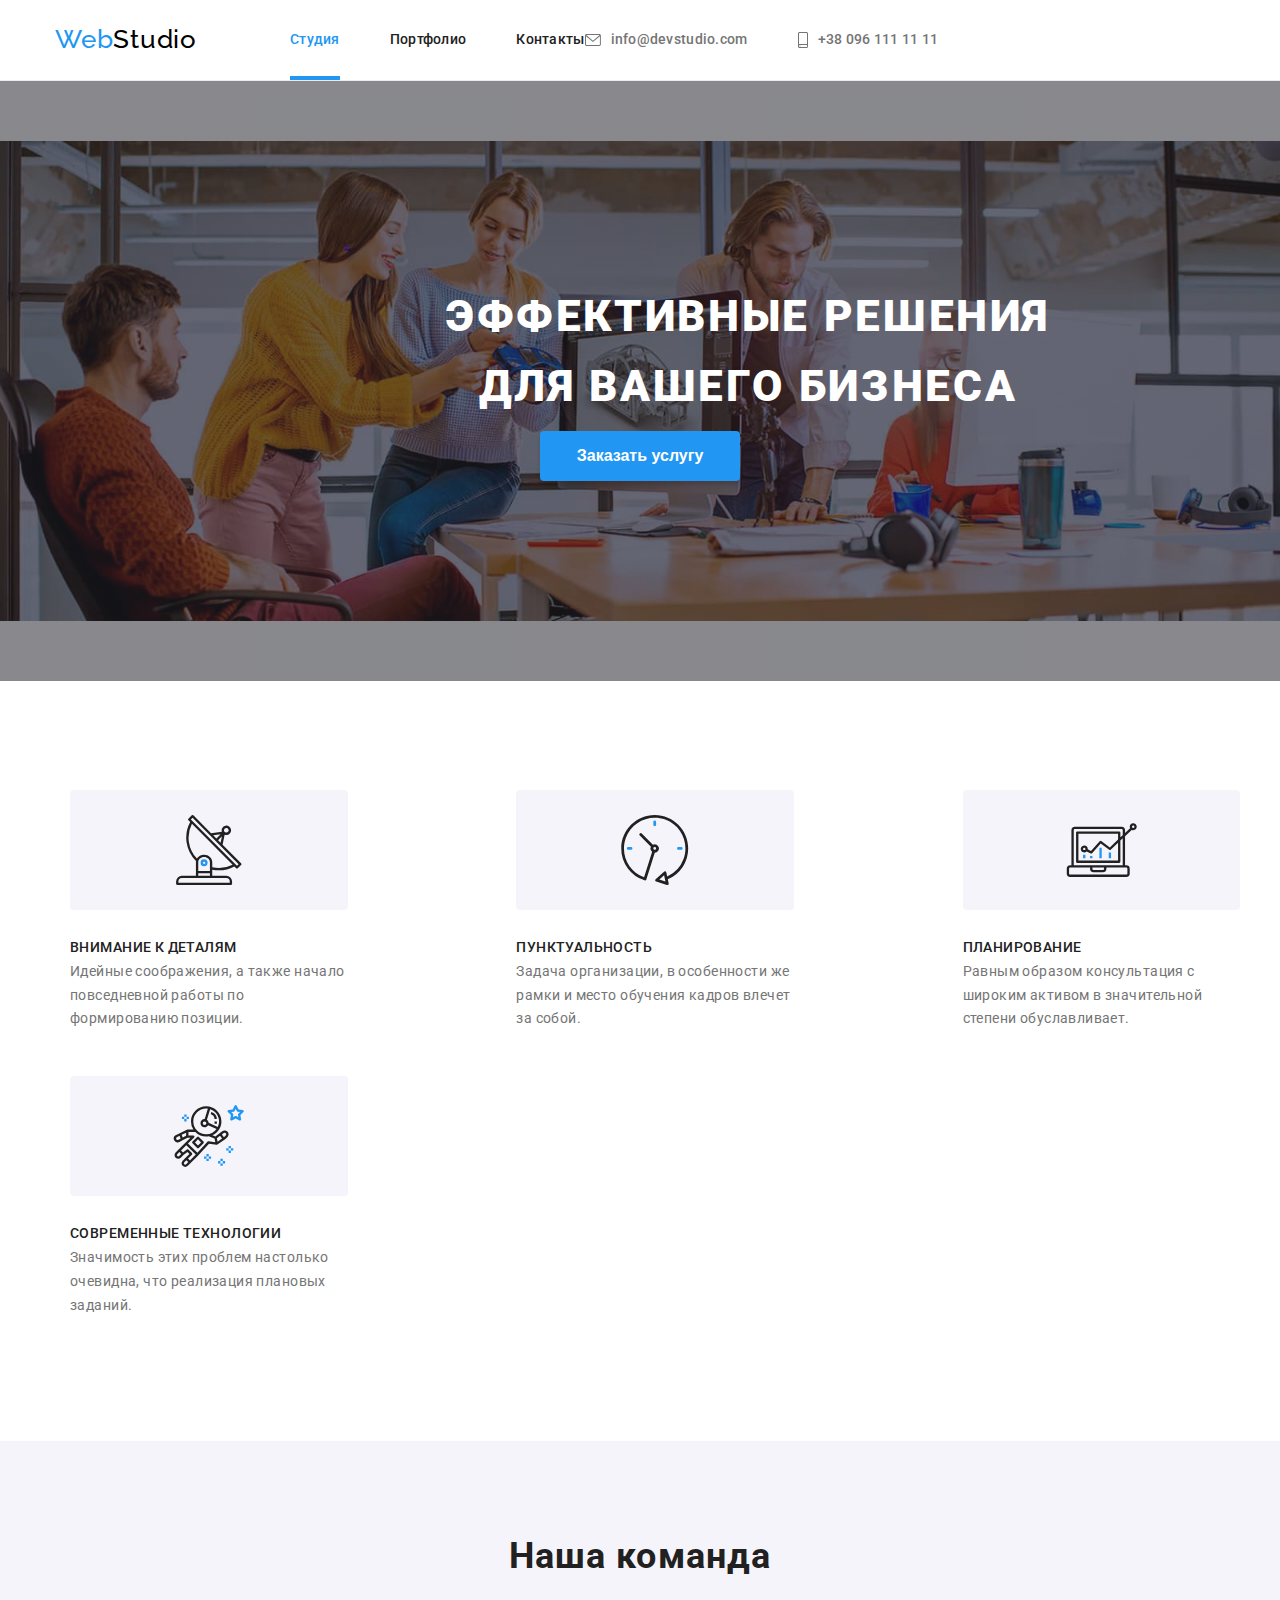
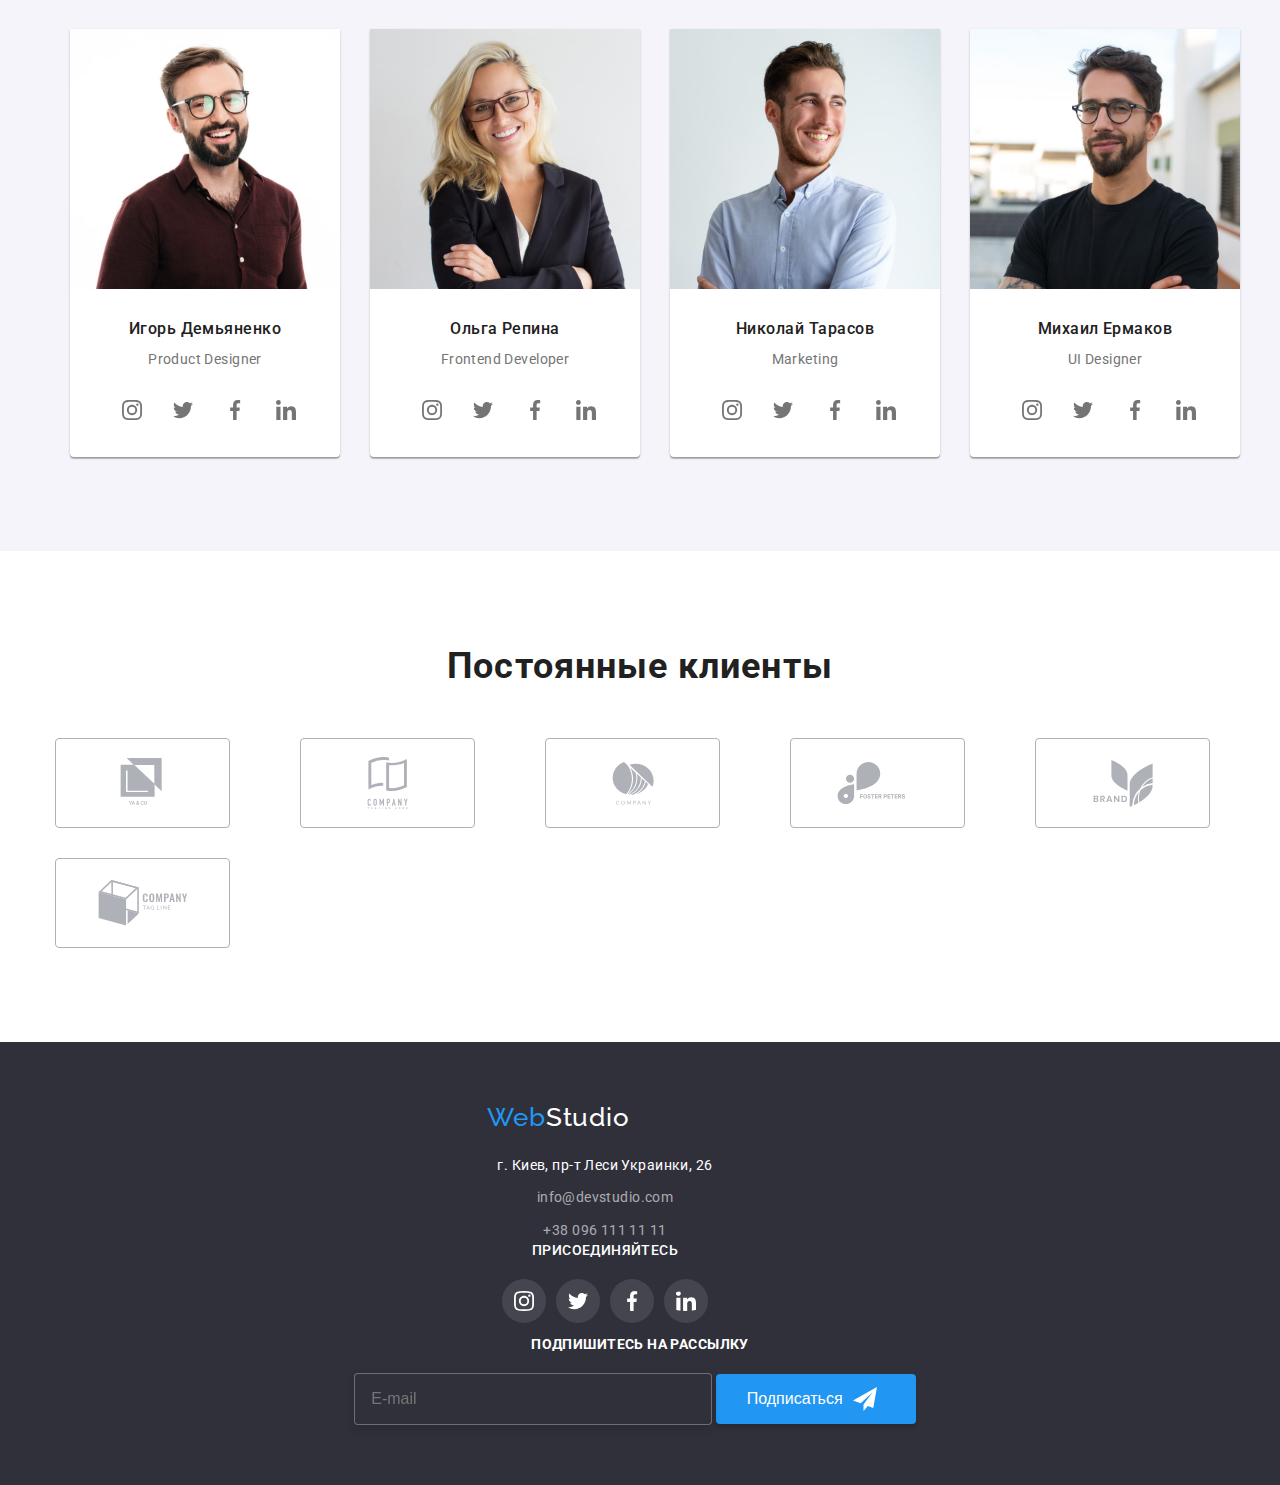
==== commit 8c1d8e6a: "выполнена разметка и оформление под мобильный (480)" ====
--- a/index.html
+++ b/index.html
@@ -30,7 +30,7 @@
                </svg>
             </button>
 
-            <div class="main-nav__menu">
+            <div class="main-nav__menu" data-menu>
                <ul class="page-nav list">
                   <li class="page-nav__item"><a href="." class="link page-nav__link page-nav__current">Студия</a></li>
                   <li class="page-nav__item"><a href="./portfolio.html" class="link page-nav__link">Портфолио</a></li>
@@ -41,7 +41,7 @@
 
                <ul class="contacts list">
                   <li class="contacts__item">
-                     <a href="mailto:info@devstudio.com" class="link contacts__link">
+                     <a href="mailto:info@devstudio.com" class="link contacts__link contacts--mail">
                         <svg class="contacts__icon" width='16' height='12'>
                            <use href="./images/icons.svg#icon-envelope"></use>
                         </svg>
@@ -49,11 +49,11 @@
                   </a>
                   </li>
                   <li class="contacts__item">
-                     <a href="tel:+380961111111" class="link contacts__link">
+                     <a href="tel:+380961111111" class="link contacts__link contacts--phone">
                         <svg class="contacts__icon" width='10' height='16'>
                            <use href="./images/icons.svg#icon-smartphone"></use>
                         </svg>
-                     8 096 111 11 11
+                     +38 096 111 11 11
                   </a>
                   </li>
                </ul>
@@ -445,9 +445,10 @@
             </svg>
          </a>
 
-         <h3 class="modal__title">Оставьте свои данные, мы вам перезвоним</h3>
+         
          
          <form class="modal__form">
+            <h3 class="modal__title">Оставьте свои данные, мы вам перезвоним</h3>
             <div class="modal__formfield">
                <label for="name" class="modal__label">Имя</label>
                <input type="text" name="name" id="name" class="modal__input">
--- a/css/main.css
+++ b/css/main.css
@@ -62,6 +62,16 @@
   font-size: 14px;
   line-height: 1.7;
   letter-spacing: 0.03em;
+}
+
+.section__title {
+  margin-bottom: 30px;
+}
+
+@media screen and (min-width: 1200px) {
+  .section__title {
+    margin-bottom: 50px;
+  }
 }
 
 /* logo */
@@ -177,6 +187,7 @@
   padding: 0;
   border: none;
   background-color: transparent;
+  z-index: 1;
 }
 
 .menu-button .icon-menu {
@@ -195,24 +206,41 @@
   display: block;
 }
 
-.menu-button.is-open .icon-cross {
-  display: block;
-}
-
-@media screen and (max-width: 479px) {
+@media screen and (min-width: 768px) {
+  .menu-button {
+    display: none;
+  }
+}
+
+@media screen and (max-width: 767px) {
   .main-nav__menu {
-    position: absolute;
-    top: 0;
-    left: 0;
-    width: 100vw;
-    height: 100vh;
-    padding: 48px 40px;
-    background-color: #ffffff;
-    text-align: left;
-    font-size: 40px;
-    line-height: 1.2;
-    font-weight: 500;
-  }
+    display: none;
+  }
+}
+
+.main-nav__menu.is-open {
+  display: -webkit-box;
+  display: -ms-flexbox;
+  display: flex;
+  -webkit-box-orient: vertical;
+  -webkit-box-direction: normal;
+      -ms-flex-direction: column;
+          flex-direction: column;
+  -webkit-box-pack: justify;
+      -ms-flex-pack: justify;
+          justify-content: space-between;
+  position: absolute;
+  top: 0;
+  left: 0;
+  width: 480px;
+  height: 796px;
+  padding: 48px 40px;
+  background-color: #ffffff;
+  text-align: left;
+  font-size: 40px;
+  line-height: 1.2;
+  font-weight: 500;
+  letter-spacing: 2%;
 }
 
 @media screen and (min-width: 768px) {
@@ -230,6 +258,10 @@
   }
 }
 
+.menu-button.is-open .icon-cross {
+  display: block;
+}
+
 @media screen and (min-width: 768px) {
   .page-nav {
     display: -webkit-box;
@@ -241,32 +273,9 @@
   }
 }
 
-@media screen and (min-width: 1200px) {
-  .contacts {
-    display: -webkit-box;
-    display: -ms-flexbox;
-    display: flex;
-    -webkit-box-align: center;
-        -ms-flex-align: center;
-            align-items: center;
-    margin-left: auto;
-  }
-}
-
-@media screen and (min-width: 480px) {
-  .page-nav__item:not(:last-child),
-  .contacts__item:not(:last-child) {
-    margin-right: 50px;
-  }
-}
-
-.page-nav__current {
-  color: #2196f3;
-}
-
 .page-nav__link {
   display: inline-block;
-  padding-bottom: 37px;
+  padding-bottom: 32px;
   color: #212121;
 }
 
@@ -274,7 +283,7 @@
   color: #2196f3;
 }
 
-@media screen and (min-width: 480px) {
+@media screen and (min-width: 768px) {
   .page-nav__link {
     display: -webkit-inline-box;
     display: -ms-inline-flexbox;
@@ -293,7 +302,7 @@
   }
 }
 
-@media screen and (max-width: 479px) {
+@media screen and (max-width: 767px) {
   .page-nav__link {
     margin: 0;
   }
@@ -306,8 +315,50 @@
   }
 }
 
+@media screen and (max-width: 767px) {
+  .contacts {
+    display: -webkit-box;
+    display: -ms-flexbox;
+    display: flex;
+    -webkit-box-orient: vertical;
+    -webkit-box-direction: reverse;
+        -ms-flex-direction: column-reverse;
+            flex-direction: column-reverse;
+    margin-bottom: 64px;
+  }
+}
+
+@media screen and (max-width: 767px) {
+  .contacts {
+    margin-top: auto;
+  }
+}
+
+@media screen and (min-width: 1200px) {
+  .contacts {
+    display: -webkit-box;
+    display: -ms-flexbox;
+    display: flex;
+    -webkit-box-align: center;
+        -ms-flex-align: center;
+            align-items: center;
+    margin-left: auto;
+  }
+}
+
+@media screen and (min-width: 480px) {
+  .page-nav__item:not(:last-child),
+  .contacts__item:not(:last-child) {
+    margin-right: 50px;
+  }
+}
+
+.page-nav__current {
+  color: #2196f3;
+}
+
 /* синяя подсветка текущец страницы */
-@media screen and (min-width: 480px) {
+@media screen and (min-width: 768px) {
   .page-nav__current::after {
     display: inline-block;
     position: absolute;
@@ -340,11 +391,22 @@
           transform: 250ms cubic-bezier(0.4, 0, 0.2, 1);
 }
 
+@media screen and (max-width: 767px) {
+  .contacts__link {
+    display: -webkit-inline-box;
+    display: -ms-inline-flexbox;
+    display: inline-flex;
+    padding-bottom: 0;
+    font-size: 34px;
+    line-height: 1.2;
+  }
+}
+
 .contacts__link:hover, .contacts__link:focus {
   color: #2196f3;
 }
 
-@media screen and (max-width: 479px) {
+@media screen and (max-width: 767px) {
   .contacts__item {
     margin: 0;
   }
@@ -361,14 +423,41 @@
   fill: currentColor;
 }
 
-.social-menu {
-  display: -webkit-box;
-  display: -ms-flexbox;
-  display: flex;
-  margin-top: auto;
-  margin-right: auto;
-  padding: 0;
-  width: 357px;
+@media screen and (max-width: 767px) {
+  .contacts__icon {
+    display: none;
+  }
+}
+
+@media screen and (max-width: 767px) {
+  .contacts--phone {
+    color: #2196f3;
+  }
+}
+
+@media screen and (max-width: 767px) {
+  .contacts--mail {
+    font-size: 24px;
+    line-height: 1.12;
+    font-weight: 500;
+  }
+}
+
+@media screen and (max-width: 767px) {
+  .social-menu {
+    display: -webkit-box;
+    display: -ms-flexbox;
+    display: flex;
+    margin-right: auto;
+    padding: 0;
+    width: 357px;
+  }
+}
+
+@media screen and (min-width: 768px) {
+  .social-menu {
+    display: none;
+  }
 }
 
 .social-menu__item {
@@ -380,6 +469,21 @@
 .social-menu__item a {
   text-decoration: none;
   color: #2196f3;
+}
+
+.social-menu__item:not(:last-child) {
+  padding-right: 10px;
+  border-right: 1px solid rgba(33, 33, 33, 0.2);
+}
+
+.social-menu__item:not(:first-child) {
+  padding-left: 10px;
+}
+
+@media screen and (min-width: 768px) {
+  .social-menu__item {
+    display: none;
+  }
 }
 
 /* hero */
@@ -393,7 +497,7 @@
   margin-left: auto;
   margin-right: auto;
   margin-top: 0;
-  margin-bottom: 0;
+  margin-bottom: 60px;
   padding-left: 0;
   padding-right: 0;
   padding-top: 200px;
@@ -408,18 +512,18 @@
 
 @media screen and (min-width: 768px) {
   .hero__container {
-    width: 768px;
+    max-width: 768px;
   }
 }
 
 @media screen and (min-width: 1200px) {
   .hero__container {
     max-width: 1600px;
+    margin-bottom: 94px;
   }
 }
 
 .hero__overlay {
-  /* background-image: url(../images/hero_bg.jpg); */
   margin-right: auto;
   margin-left: auto;
   background-image: -webkit-gradient(linear, left top, right top, from(rgba(47, 48, 58, 0.4)), to(rgba(47, 48, 58, 0.4))), url(../images/hero_bg.jpg);
@@ -431,13 +535,13 @@
 
 @media screen and (min-width: 480px) {
   .hero__overlay {
-    max-width: 480px;
+    width: 100vw;
   }
 }
 
 @media screen and (min-width: 768px) and (max-width: 1199px) {
   .hero__overlay {
-    width: 768px;
+    width: 100vw;
   }
 }
 
@@ -501,6 +605,7 @@
   margin-right: auto;
   padding-left: 15px;
   padding-right: 15px;
+  margin-bottom: 60px;
 }
 
 @media screen and (min-width: 480px) {
@@ -518,12 +623,6 @@
 @media screen and (min-width: 1200px) {
   .features__container {
     width: 1200px;
-  }
-}
-
-@media screen and (min-width: 480px) {
-  .feature__list {
-    width: 480px;
   }
 }
 
@@ -533,6 +632,8 @@
     display: -webkit-box;
     display: -ms-flexbox;
     display: flex;
+    -ms-flex-wrap: wrap;
+        flex-wrap: wrap;
     -webkit-box-pack: justify;
         -ms-flex-pack: justify;
             justify-content: space-between;
@@ -542,28 +643,21 @@
 @media screen and (min-width: 1200px) {
   .feature__list {
     width: 1200px;
-  }
-}
-
-.feature__item {
-  margin-bottom: 30px;
-}
-
-@media screen and (min-width: 480px) {
+    margin-bottom: 94px;
+  }
+}
+
+@media screen and (min-width: 768px) {
   .feature__item {
-    width: 480px;
-  }
-}
-
-@media screen and (min-width: 768px) {
-  .feature__item {
-    width: calc((100% - 90px) / 2);
+    width: calc((100% - 15px * 4) / 2);
+    margin: 15px;
   }
 }
 
 @media screen and (min-width: 1200px) {
   .feature__item {
     width: calc((100% - 90px) / 4);
+    margin-bottom: 30px;
   }
 }
 
@@ -621,37 +715,33 @@
 
 /* our works */
 .our-works__container {
-  margin-left: auto;
-  margin-right: auto;
-  padding-left: 15px;
-  padding-right: 15px;
-}
-
-@media screen and (min-width: 480px) {
+  display: none;
+}
+
+@media screen and (min-width: 1200px) {
+  .our-works__container {
+    margin-left: auto;
+    margin-right: auto;
+    padding-left: 15px;
+    padding-right: 15px;
+    width: 1200px;
+    margin-bottom: 94px;
+  }
+}
+
+@media screen and (min-width: 1200px) and (min-width: 480px) {
   .our-works__container {
     width: 480px;
   }
 }
 
-@media screen and (min-width: 768px) {
+@media screen and (min-width: 1200px) and (min-width: 768px) {
   .our-works__container {
     width: 768px;
   }
 }
 
-@media screen and (min-width: 1200px) {
-  .our-works__container {
-    width: 1200px;
-  }
-}
-
-@media screen and (max-width: 1199px) {
-  .our-works__container {
-    display: none;
-  }
-}
-
-@media screen and (min-width: 1200px) {
+@media screen and (min-width: 1200px) and (min-width: 1200px) {
   .our-works__container {
     width: 1200px;
   }
@@ -698,7 +788,8 @@
   margin-right: auto;
   padding-left: 15px;
   padding-right: 15px;
-  padding-top: 94px;
+  padding-top: 60px;
+  margin-bottom: 60px;
 }
 
 @media screen and (min-width: 480px) {
@@ -719,12 +810,19 @@
   }
 }
 
+@media screen and (min-width: 1200px) {
+  .team__container {
+    padding-top: 94px;
+    margin-bottom: 94px;
+  }
+}
+
 .team__section {
   background-color: #f5f4fa;
 }
 
 .team__list {
-  padding-bottom: 94px;
+  padding-bottom: 60px;
 }
 
 @media screen and (min-width: 480px) {
@@ -749,6 +847,7 @@
 @media screen and (min-width: 1200px) {
   .team__list {
     width: 1200px;
+    padding-bottom: 94px;
   }
 }
 
@@ -758,11 +857,22 @@
   height: 428px;
   margin-left: auto;
   margin-right: auto;
-  margin-bottom: 30px;
   background-color: #ffffff;
   -webkit-box-shadow: 0px 1px 3px rgba(0, 0, 0, 0.12), 0px 1px 1px rgba(0, 0, 0, 0.14), 0px 2px 1px rgba(0, 0, 0, 0.2);
           box-shadow: 0px 1px 3px rgba(0, 0, 0, 0.12), 0px 1px 1px rgba(0, 0, 0, 0.14), 0px 2px 1px rgba(0, 0, 0, 0.2);
   border-radius: 0px 0px 4px 4px;
+}
+
+@media screen and (max-width: 1199px) {
+  .team__item {
+    margin-bottom: 30px;
+  }
+}
+
+@media screen and (min-width: 1200px) {
+  .team__item {
+    margin-bottom: 0;
+  }
 }
 
 .team__name {
@@ -850,6 +960,7 @@
   margin-right: auto;
   padding-left: 15px;
   padding-right: 15px;
+  margin-bottom: 60px;
 }
 
 @media screen and (min-width: 480px) {
@@ -870,26 +981,25 @@
   }
 }
 
-@media screen and (min-width: 480px) {
-  .clients__list {
-    width: 480px;
-  }
+.clients__list {
+  display: -webkit-box;
+  display: -ms-flexbox;
+  display: flex;
+  -ms-flex-wrap: wrap;
+      flex-wrap: wrap;
+  padding: 0;
+  margin: -15px;
+  -webkit-box-pack: justify;
+      -ms-flex-pack: justify;
+          justify-content: space-between;
+  -webkit-box-align: center;
+      -ms-flex-align: center;
+          align-items: center;
 }
 
 @media screen and (min-width: 768px) {
   .clients__list {
     width: 768px;
-    display: -webkit-box;
-    display: -ms-flexbox;
-    display: flex;
-    padding: 0;
-    margin: 0;
-    -webkit-box-pack: justify;
-        -ms-flex-pack: justify;
-            justify-content: space-between;
-    -webkit-box-align: center;
-        -ms-flex-align: center;
-            align-items: center;
   }
 }
 
@@ -903,8 +1013,9 @@
   display: -webkit-inline-box;
   display: -ms-inline-flexbox;
   display: inline-flex;
-  width: calc(100% - (30px * 5) / 6);
+  width: calc((100% - 15px * 4) / 2);
   height: 90px;
+  margin: 15px;
   -webkit-box-pack: center;
       -ms-flex-pack: center;
           justify-content: center;
@@ -921,8 +1032,19 @@
   border-color: #2196f3;
 }
 
-.clients__item:not(:last-child) {
-  margin-right: 30px;
+@media screen and (min-width: 768px) {
+  .clients__item {
+    width: calc((100% - 15px * 6) / 3);
+  }
+}
+
+@media screen and (min-width: 1200px) {
+  .clients__item {
+    width: calc((100% - 15px * 10) / 6);
+  }
+  .clients__item:not(:last-child) {
+    margin-right: 30px;
+  }
 }
 
 .clients__icon {
@@ -944,11 +1066,10 @@
 }
 
 .footer__flex {
+  text-align: center;
   margin-left: auto;
   margin-right: auto;
-  margin-top: 94px;
-  padding-top: 60px;
-  padding-bottom: 60px;
+  padding: 60px 15px;
 }
 
 @media screen and (min-width: 480px) {
@@ -960,38 +1081,48 @@
 @media screen and (min-width: 768px) {
   .footer__flex {
     width: 768px;
-  }
-}
-
-@media screen and (min-width: 1200px) {
+    margin-left: auto;
+    margin-right: auto;
+    margin-top: 94px;
+    padding-top: 60px;
+    padding-bottom: 60px;
+  }
+}
+
+@media screen and (min-width: 768px) and (min-width: 480px) {
+  .footer__flex {
+    width: 480px;
+  }
+}
+
+@media screen and (min-width: 768px) and (min-width: 768px) {
+  .footer__flex {
+    width: 768px;
+  }
+}
+
+@media screen and (min-width: 768px) and (min-width: 1200px) {
   .footer__flex {
     width: 1200px;
   }
 }
 
-@media screen and (min-width: 480px) {
-  .footer__flex {
-    width: 480px;
-  }
-}
-
-@media screen and (min-width: 768px) {
-  .footer__flex {
-    width: 768px;
-    display: -webkit-box;
-    display: -ms-flexbox;
-    display: flex;
-  }
-}
-
 @media screen and (min-width: 1200px) {
   .footer__flex {
     width: 1200px;
   }
 }
 
-.footer__item {
-  margin-right: 70px;
+@media screen and (max-width: 479px) {
+  .footer__item {
+    margin-bottom: 60px;
+  }
+}
+
+@media screen and (min-width: 1200px) {
+  .footer__item {
+    margin-right: 70px;
+  }
 }
 
 .address {
@@ -1064,7 +1195,7 @@
 }
 
 .subscribe__input {
-  width: 358px;
+  width: 100%;
   padding: 15px 16px;
   font-size: 16px;
   line-height: 1.25;
@@ -1076,6 +1207,18 @@
   -webkit-filter: drop-shadow(0px 4px 4px rgba(0, 0, 0, 0.15));
           filter: drop-shadow(0px 4px 4px rgba(0, 0, 0, 0.15));
   border-radius: 4px;
+}
+
+@media screen and (max-width: 1199px) {
+  .subscribe__input {
+    margin-bottom: 20px;
+  }
+}
+
+@media screen and (min-width: 1200px) {
+  .subscribe__input {
+    width: 358px;
+  }
 }
 
 .subscribe__button {
@@ -1121,6 +1264,7 @@
   width: 100vw;
   height: 100%;
   background: rgba(0, 0, 0, 0.2);
+  z-index: 1;
 }
 
 .is-hidden {
@@ -1146,12 +1290,19 @@
   -webkit-transition-timing-function: cubic-bezier(0.075, 0.82, 0.165, 1);
           transition-timing-function: cubic-bezier(0.075, 0.82, 0.165, 1);
   opacity: 1;
-  width: 528px;
-  height: 581px;
+  width: 450px;
+  height: 609px;
   background: #ffffff;
   -webkit-box-shadow: 0px 1px 3px rgba(0, 0, 0, 0.12), 0px 1px 1px rgba(0, 0, 0, 0.14), 0px 2px 1px rgba(0, 0, 0, 0.2);
           box-shadow: 0px 1px 3px rgba(0, 0, 0, 0.12), 0px 1px 1px rgba(0, 0, 0, 0.14), 0px 2px 1px rgba(0, 0, 0, 0.2);
   border-radius: 4px;
+}
+
+@media screen and (min-width: 1200px) {
+  .modal {
+    width: 528px;
+    height: 581px;
+  }
 }
 
 .modal__closebutton {
@@ -1181,11 +1332,17 @@
 }
 
 .modal__form {
-  width: 448px;
+  width: 370px;
   margin-top: 12px;
   margin-left: auto;
   margin-right: auto;
   padding: 0;
+}
+
+@media screen and (min-width: 1200px) {
+  .modal__form {
+    width: 448px;
+  }
 }
 
 .modal__formfield {
@@ -1208,6 +1365,12 @@
   letter-spacing: 0.01em;
 }
 
+@media screen and (min-width: 1200px) {
+  .modal__label {
+    font-size: 14px;
+  }
+}
+
 .modal__input {
   /* position: relative; */
   width: 100%;
@@ -1257,6 +1420,16 @@
           align-items: center;
   margin-left: auto;
   margin-right: auto;
+}
+
+.modal-check__label {
+  font-size: 12px;
+}
+
+@media screen and (min-width: 1200px) {
+  .modal-check__label {
+    font-size: 14px;
+  }
 }
 
 .modal-check__policy-link {
--- a/css/main.min.css
+++ b/css/main.min.css
@@ -1,2 +1,2 @@
-html{-webkit-box-sizing:border-box;box-sizing:border-box}*,*::after,*::before{-webkit-box-sizing:inherit;box-sizing:inherit}h1,h2,h3,h4,h5,h6,p{margin:0}img{display:block;max-width:100%;height:auto}.visually-hidden{position:absolute !important;clip:rect(1px 1px 1px 1px);clip:rect(1px, 1px, 1px, 1px);padding:0 !important;border:0 !important;height:1px !important;width:1px !important;overflow:hidden}.list{list-style:none;padding:0;margin:0}.link{color:#757575;text-decoration:none}body{margin:0;color:#757575;background-color:#fff;font-family:Roboto;font-size:14px;line-height:1.7;letter-spacing:0.03em}.logo{color:#000;font-family:Raleway;font-weight:500;font-size:24px;line-height:1.2;letter-spacing:0.03em}@media screen and (min-width: 1200px){.logo{font-size:26px;margin-right:93px}}.logo--rev{color:#fff}.logo__accent{color:#2196f3}.head-section{border-bottom:1px solid #ececec}.head-section__containter{position:relative;margin-left:auto;margin-right:auto;padding-left:15px;padding-right:15px;height:60px}@media screen and (min-width: 480px){.head-section__containter{width:480px}}@media screen and (min-width: 768px){.head-section__containter{width:768px}}@media screen and (min-width: 1200px){.head-section__containter{width:1200px}}@media screen and (min-width: 480px){.head-section__containter{width:480px}}@media screen and (min-width: 768px){.head-section__containter{width:768px}}@media screen and (min-width: 1200px){.head-section__containter{width:1200px;height:80px;margin-bottom:0}}.main-nav{display:-webkit-box;display:-ms-flexbox;display:flex;-webkit-box-align:center;-ms-flex-align:center;align-items:center;-webkit-box-pack:justify;-ms-flex-pack:justify;justify-content:space-between;min-height:60px}@media screen and (min-width: 1200px){.main-nav{display:-webkit-box;display:-ms-flexbox;display:flex;-webkit-box-align:center;-ms-flex-align:center;align-items:center;-webkit-box-pack:justify;-ms-flex-pack:justify;justify-content:space-between}}.menu-button{display:-webkit-inline-box;display:-ms-inline-flexbox;display:inline-flex;margin:0;padding:0;border:none;background-color:transparent}.menu-button .icon-menu{display:block}.menu-button .icon-cross{display:none}.menu-button.is-open .icon-menu{display:none}.menu-button.is-open .icon-cross{display:block}.menu-button.is-open .icon-cross{display:block}@media screen and (max-width: 479px){.main-nav__menu{position:absolute;top:0;left:0;width:100vw;height:100vh;padding:48px 40px;background-color:#fff;text-align:left;font-size:40px;line-height:1.2;font-weight:500}}@media screen and (min-width: 768px){.main-nav__menu{display:-webkit-box;display:-ms-flexbox;display:flex;-webkit-box-align:center;-ms-flex-align:center;align-items:center;margin-right:auto;-webkit-box-pack:justify;-ms-flex-pack:justify;justify-content:space-between}}@media screen and (min-width: 768px){.page-nav{display:-webkit-box;display:-ms-flexbox;display:flex;-webkit-box-align:center;-ms-flex-align:center;align-items:center}}@media screen and (min-width: 1200px){.contacts{display:-webkit-box;display:-ms-flexbox;display:flex;-webkit-box-align:center;-ms-flex-align:center;align-items:center;margin-left:auto}}@media screen and (min-width: 480px){.page-nav__item:not(:last-child),.contacts__item:not(:last-child){margin-right:50px}}.page-nav__current{color:#2196f3}.page-nav__link{display:inline-block;padding-bottom:37px;color:#212121}.page-nav__link:hover,.page-nav__link:focus{color:#2196f3}@media screen and (min-width: 480px){.page-nav__link{display:-webkit-inline-box;display:-ms-inline-flexbox;display:inline-flex;-webkit-box-align:center;-ms-flex-align:center;align-items:center;height:100%;padding-top:21px;padding-bottom:21px;color:#212121;font-weight:500;font-size:14px;line-height:1.1;letter-spacing:0.02em}}@media screen and (max-width: 479px){.page-nav__link{margin:0}}@media screen and (min-width: 480px){.page-nav__link{position:relative;height:80px}}@media screen and (min-width: 480px){.page-nav__current::after{display:inline-block;position:absolute;content:'';bottom:0;left:0;width:100%;height:4px;margin:0;padding:0;background-color:#2196f3}}.contacts__link{display:-webkit-inline-box;display:-ms-inline-flexbox;display:inline-flex;-webkit-box-align:center;-ms-flex-align:center;align-items:center;padding-top:21px;padding-bottom:21px;color:#757575;font-weight:500;font-size:14px;line-height:1.1;letter-spacing:0.02em;-webkit-transform:250ms cubic-bezier(0.4, 0, 0.2, 1);transform:250ms cubic-bezier(0.4, 0, 0.2, 1)}.contacts__link:hover,.contacts__link:focus{color:#2196f3}@media screen and (max-width: 479px){.contacts__item{margin:0}}.contacts__icon{display:-webkit-inline-box;display:-ms-inline-flexbox;display:inline-flex;-webkit-box-align:center;-ms-flex-align:center;align-items:center;margin-right:10px;fill:currentColor}.social-menu{display:-webkit-box;display:-ms-flexbox;display:flex;margin-top:auto;margin-right:auto;padding:0;width:357px}.social-menu__item{font-size:18px;line-height:1.2;font-weight:500}.social-menu__item a{text-decoration:none;color:#2196f3}.hero{background-color:#c4c4c4}.hero__container{height:600px;margin-left:auto;margin-right:auto;margin-top:0;margin-bottom:0;padding-left:0;padding-right:0;padding-top:200px;text-align:center}@media screen and (min-width: 480px){.hero__container{width:480px}}@media screen and (min-width: 768px){.hero__container{width:768px}}@media screen and (min-width: 1200px){.hero__container{max-width:1600px}}.hero__overlay{margin-right:auto;margin-left:auto;background-image:-webkit-gradient(linear, left top, right top, from(rgba(47,48,58,0.4)), to(rgba(47,48,58,0.4))),url(../images/hero_bg.jpg);background-image:linear-gradient(to right, rgba(47,48,58,0.4), rgba(47,48,58,0.4)),url(../images/hero_bg.jpg);background-repeat:no-repeat;background-size:contain;background-position:center}@media screen and (min-width: 480px){.hero__overlay{max-width:480px}}@media screen and (min-width: 768px) and (max-width: 1199px){.hero__overlay{width:768px}}@media screen and (min-width: 1200px){.hero__overlay{max-width:1600px}}.hero__title{color:#fff;margin-left:auto;margin-right:auto;margin-top:0;margin-bottom:30px;height:120px;font-weight:900;font-size:26px;line-height:1.6;letter-spacing:0.06em;text-transform:uppercase}@media screen and (min-width: 480px){.hero__title{width:480px}}@media screen and (min-width: 768px){.hero__title{width:696px}}@media screen and (min-width: 1200px){.hero__title{font-size:44px}}.hero__button{width:200px;height:50px;background-color:#2196f3;color:#fff;-webkit-box-shadow:0px 4px 4px rgba(0,0,0,0.15);box-shadow:0px 4px 4px rgba(0,0,0,0.15);border-color:transparent;border-radius:4px;margin-right:auto;margin-left:auto;font-weight:bold;font-size:16px;line-height:1.9}.features__container{margin-left:auto;margin-right:auto;padding-left:15px;padding-right:15px}@media screen and (min-width: 480px){.features__container{width:480px}}@media screen and (min-width: 768px){.features__container{width:768px}}@media screen and (min-width: 1200px){.features__container{width:1200px}}@media screen and (min-width: 480px){.feature__list{width:480px}}@media screen and (min-width: 768px){.feature__list{width:768px;display:-webkit-box;display:-ms-flexbox;display:flex;-webkit-box-pack:justify;-ms-flex-pack:justify;justify-content:space-between}}@media screen and (min-width: 1200px){.feature__list{width:1200px}}.feature__item{margin-bottom:30px}@media screen and (min-width: 480px){.feature__item{width:480px}}@media screen and (min-width: 768px){.feature__item{width:calc((100% - 90px) / 2)}}@media screen and (min-width: 1200px){.feature__item{width:calc((100% - 90px) / 4)}}.feature__title{display:-webkit-inline-box;display:-ms-inline-flexbox;display:inline-flex;margin-top:30px;color:#212121}.section__title{color:#212121;margin-bottom:50px;font-weight:bold;font-size:36px;line-height:1.2;text-align:center;letter-spacing:0.03em}.feature__box{display:-webkit-inline-box;display:-ms-inline-flexbox;display:inline-flex;-webkit-box-pack:center;-ms-flex-pack:center;justify-content:center;width:100%;height:120px;padding-top:25px;padding-bottom:25px;border-radius:4px;background-color:#f5f4fa}.icon-antenna,.icon-clock,.icon-diagram,.icon-astronaut{width:70px;height:70px;margin-right:auto;margin-left:auto}.feature__title{color:#212121;font-weight:500;font-size:14px;line-height:1.14;letter-spacing:0.03em;text-transform:uppercase}.our-works__container{margin-left:auto;margin-right:auto;padding-left:15px;padding-right:15px}@media screen and (min-width: 480px){.our-works__container{width:480px}}@media screen and (min-width: 768px){.our-works__container{width:768px}}@media screen and (min-width: 1200px){.our-works__container{width:1200px}}@media screen and (max-width: 1199px){.our-works__container{display:none}}@media screen and (min-width: 1200px){.our-works__container{width:1200px}}.our-works__list{display:-webkit-box;display:-ms-flexbox;display:flex;-webkit-box-pack:justify;-ms-flex-pack:justify;justify-content:space-between;margin:0;padding:0}.our-works__thumb{position:relative;max-width:100%;height:100%}.our-works__label{position:absolute;bottom:0;left:0;width:100%;padding-top:27px;padding-bottom:27px;font-family:Roboto;font-weight:bold;font-size:14px;line-height:1.14;text-align:center;letter-spacing:0.03em;text-transform:uppercase;background:rgba(47,48,58,0.8);color:#fff}.team__container{margin-left:auto;margin-right:auto;padding-left:15px;padding-right:15px;padding-top:94px}@media screen and (min-width: 480px){.team__container{width:480px}}@media screen and (min-width: 768px){.team__container{width:768px}}@media screen and (min-width: 1200px){.team__container{width:1200px}}.team__section{background-color:#f5f4fa}.team__list{padding-bottom:94px}@media screen and (min-width: 480px){.team__list{width:480px;text-align:center}}@media screen and (min-width: 768px){.team__list{width:768px;display:-webkit-box;display:-ms-flexbox;display:flex;-webkit-box-pack:justify;-ms-flex-pack:justify;justify-content:space-between}}@media screen and (min-width: 1200px){.team__list{width:1200px}}.team__item{display:block;width:270px;height:428px;margin-left:auto;margin-right:auto;margin-bottom:30px;background-color:#fff;-webkit-box-shadow:0px 1px 3px rgba(0,0,0,0.12),0px 1px 1px rgba(0,0,0,0.14),0px 2px 1px rgba(0,0,0,0.2);box-shadow:0px 1px 3px rgba(0,0,0,0.12),0px 1px 1px rgba(0,0,0,0.14),0px 2px 1px rgba(0,0,0,0.2);border-radius:0px 0px 4px 4px}.team__name{margin-top:30px;text-align:center}.team__title{color:#212121;font-weight:500;font-size:16px;line-height:1.2;text-align:center;letter-spacing:0.03em}.team__position{margin-top:10px}.socials{display:-webkit-box;display:-ms-flexbox;display:flex;width:206px;height:44px;margin-top:16px;margin-left:auto;margin-right:auto;padding:0;list-style:none;-webkit-box-pack:justify;-ms-flex-pack:justify;justify-content:space-between;-webkit-box-align:center;-ms-flex-align:center;align-items:center}.socials__item{display:-webkit-inline-box;display:-ms-inline-flexbox;display:inline-flex;-webkit-box-pack:center;-ms-flex-pack:center;justify-content:center;-webkit-box-align:center;-ms-flex-align:center;align-items:center;width:44px;height:44px;-webkit-transition:250ms cubic-bezier(0.4, 0, 0.2, 1);transition:250ms cubic-bezier(0.4, 0, 0.2, 1)}.socials__item:hover,.socials__item:focus{background-color:#2196f3;border-radius:50%}.socials__link{display:-webkit-inline-box;display:-ms-inline-flexbox;display:inline-flex;margin:0;padding:0}.socials__icon{width:44px;height:44px;padding-top:12px;padding-bottom:12px;fill:currentColor}.socials__icon:hover{fill:#fff}.clients__container{margin-left:auto;margin-right:auto;padding-left:15px;padding-right:15px}@media screen and (min-width: 480px){.clients__container{width:480px}}@media screen and (min-width: 768px){.clients__container{width:768px}}@media screen and (min-width: 1200px){.clients__container{width:1200px}}@media screen and (min-width: 480px){.clients__list{width:480px}}@media screen and (min-width: 768px){.clients__list{width:768px;display:-webkit-box;display:-ms-flexbox;display:flex;padding:0;margin:0;-webkit-box-pack:justify;-ms-flex-pack:justify;justify-content:space-between;-webkit-box-align:center;-ms-flex-align:center;align-items:center}}@media screen and (min-width: 1200px){.clients__list{width:1200px}}.clients__item{display:-webkit-inline-box;display:-ms-inline-flexbox;display:inline-flex;width:calc(100% - (30px * 5) / 6);height:90px;-webkit-box-pack:center;-ms-flex-pack:center;justify-content:center;-webkit-box-align:center;-ms-flex-align:center;align-items:center;border:1px solid #afb1b8;border-radius:4px;-webkit-transition:250ms cubic-bezier(0.4, 0, 0.2, 1);transition:250ms cubic-bezier(0.4, 0, 0.2, 1)}.clients__item:hover,.clients__item:focus{border-color:#2196f3}.clients__item:not(:last-child){margin-right:30px}.clients__icon{display:block;width:170px;height:90px;fill:#afb1b8;-webkit-transition:250ms cubic-bezier(0.4, 0, 0.2, 1);transition:250ms cubic-bezier(0.4, 0, 0.2, 1)}.clients__icon:hover,.clients__icon:focus{fill:#2196f3}.footer{background-color:#2f303a}.footer__flex{margin-left:auto;margin-right:auto;margin-top:94px;padding-top:60px;padding-bottom:60px}@media screen and (min-width: 480px){.footer__flex{width:480px}}@media screen and (min-width: 768px){.footer__flex{width:768px}}@media screen and (min-width: 1200px){.footer__flex{width:1200px}}@media screen and (min-width: 480px){.footer__flex{width:480px}}@media screen and (min-width: 768px){.footer__flex{width:768px;display:-webkit-box;display:-ms-flexbox;display:flex}}@media screen and (min-width: 1200px){.footer__flex{width:1200px}}.footer__item{margin-right:70px}.address{margin-top:20px;color:#fff;font-style:normal;font-size:14px;line-height:1.7;letter-spacing:0.03em}.footer__logo{display:inline-block;margin-top:auto;margin-bottom:auto}.footer-contacts__link{display:-webkit-inline-box;display:-ms-inline-flexbox;display:inline-flex;padding-top:9px;color:rgba(255,255,255,0.6);font-size:14px;line-height:1.7;letter-spacing:0.03em;-webkit-transition:250ms cubic-bezier(0.4, 0, 0.2, 1);transition:250ms cubic-bezier(0.4, 0, 0.2, 1)}.footer-contacts__link:hover,.footer-contacts__link:focus{color:#fff}.social__title{margin-bottom:20px;color:#fff;font-weight:500;font-size:14px;line-height:1.14;letter-spacing:0.03em;text-transform:uppercase}.socials__icon--darktheme{width:44px;height:44px;padding-top:12px;padding-bottom:12px;fill:#fff;background-color:rgba(255,255,255,0.1);border-radius:50%}.subscribe__formfield{margin:0;padding:0}.subscribe__title{display:block;margin-bottom:20px;color:#fff;font-weight:bold;font-size:14px;line-height:1.14;letter-spacing:0.03em;text-transform:uppercase}.subscribe__input{width:358px;padding:15px 16px;font-size:16px;line-height:1.25;background-color:#2f303a;color:rgba(255,255,255,0.6);border:1px solid rgba(255,255,255,0.3);-webkit-box-sizing:border-box;box-sizing:border-box;-webkit-filter:drop-shadow(0px 4px 4px rgba(0,0,0,0.15));filter:drop-shadow(0px 4px 4px rgba(0,0,0,0.15));border-radius:4px}.subscribe__button{width:200px;height:50px;background-color:#2196f3;color:#fff;-webkit-box-shadow:0px 4px 4px rgba(0,0,0,0.15);box-shadow:0px 4px 4px rgba(0,0,0,0.15);border-color:transparent;border-radius:4px;margin-right:10px;padding-left:29px;text-align:left;font-weight:500;font-size:16px;line-height:1.87}.subscribe__button{display:-webkit-inline-box;display:-ms-inline-flexbox;display:inline-flex;-webkit-box-align:center;-ms-flex-align:center;align-items:center}.subscribe__icon{width:24px;height:24px;margin-left:10px}.backdrop{position:fixed;top:0;left:0;visibility:visible;opacity:1;pointer-events:visible;width:100vw;height:100%;background:rgba(0,0,0,0.2)}.is-hidden{opacity:0;pointer-events:none;overflow:hidden}.is-hidden .modal{-webkit-transform:translate(150%, -50%);transform:translate(150%, -50%)}.modal{position:absolute;top:50%;left:50%;-webkit-transform:translate(-50%, -50%);transform:translate(-50%, -50%);-webkit-transition-duration:400ms;transition-duration:400ms;-webkit-transition-timing-function:cubic-bezier(0.075, 0.82, 0.165, 1);transition-timing-function:cubic-bezier(0.075, 0.82, 0.165, 1);opacity:1;width:528px;height:581px;background:#ffffff;-webkit-box-shadow:0px 1px 3px rgba(0,0,0,0.12),0px 1px 1px rgba(0,0,0,0.14),0px 2px 1px rgba(0,0,0,0.2);box-shadow:0px 1px 3px rgba(0,0,0,0.12),0px 1px 1px rgba(0,0,0,0.14),0px 2px 1px rgba(0,0,0,0.2);border-radius:4px}.modal__closebutton{position:absolute;right:8px;top:8px;width:30px;height:30px;padding:0;margin:0;border-radius:50%;cursor:pointer}.modal__closebutton:hover{fill:#2196f3}.modal__title{margin-top:40px;font-weight:bold;font-size:20px;line-height:1.15;text-align:center;letter-spacing:0.03em;color:#212121}.modal__form{width:448px;margin-top:12px;margin-left:auto;margin-right:auto;padding:0}.modal__formfield{position:relative;display:-webkit-box;display:-ms-flexbox;display:flex;-webkit-box-orient:vertical;-webkit-box-direction:normal;-ms-flex-direction:column;flex-direction:column;margin-bottom:10px}.modal__label{margin-bottom:4px;font-size:12px;line-height:1.2;letter-spacing:0.01em}.modal__input{width:100%;height:40px;padding-left:43px;border:1px solid rgba(33,33,33,0.2);border-radius:4px;-webkit-transition:border-color 250ms cubic-bezier(0.4, 0, 0.2, 1);transition:border-color 250ms cubic-bezier(0.4, 0, 0.2, 1)}.modal__input:focus{outline:none;border-color:#2196f3}.modal__input:focus+.modal__icon{fill:#2196f3}.modal__icon{position:absolute;left:12px;bottom:10px;fill:#212121;width:18px;height:18px}.modal__comment{resize:none;height:120px;padding:12px 16px;border:1px solid rgba(33,33,33,0.2);border-radius:4px}.modal__comment:focus{outline:none;border-color:#2196f3}.modal__check{position:relative;-webkit-box-align:center;-ms-flex-align:center;align-items:center;margin-left:auto;margin-right:auto}.modal-check__policy-link{color:#2196f3}.modal-check__input{opacity:0}.modal-check__icon--unchecked{position:absolute;left:2px;top:3px;width:16px;height:16px;opacity:1;-webkit-transition:opacity;transition:opacity}.modal-check__icon--checked{position:absolute;left:2px;top:3px;width:16px;height:16px;opacity:0;-webkit-transition:opacity;transition:opacity}.modal-check__input:checked+.modal-check__label .modal-check__icon--unchecked{opacity:0}.modal-check__input:checked+.modal-check__label .modal-check__icon--checked{opacity:1}.modal-check__button{width:200px;height:50px;background-color:#2196f3;color:#fff;-webkit-box-shadow:0px 4px 4px rgba(0,0,0,0.15);box-shadow:0px 4px 4px rgba(0,0,0,0.15);border-color:transparent;border-radius:4px;display:block;margin-top:30px;margin-right:auto;margin-left:auto;font-weight:bold;font-size:16px;line-height:1.87}.work-section__container{margin-left:auto;margin-right:auto;padding-left:15px;padding-right:15px}@media screen and (min-width: 480px){.work-section__container{width:480px}}@media screen and (min-width: 768px){.work-section__container{width:768px}}@media screen and (min-width: 1200px){.work-section__container{width:1200px}}.filter{display:-webkit-box;display:-ms-flexbox;display:flex;-webkit-box-pack:center;-ms-flex-pack:center;justify-content:center}.filter__item:not(:last-child){margin-right:8px}.filter__button{display:inline-block;background-color:#f5f4fa;height:38px;padding:6px 22px;border:none;border-radius:4px;cursor:pointer;font-style:normal;font-weight:500;font-size:16px;line-height:1.6;text-align:center;letter-spacing:0.03em;-webkit-transition:250ms cubic-bezier(0.4, 0, 0.2, 1);transition:250ms cubic-bezier(0.4, 0, 0.2, 1)}.filter__button:hover,.filter__button:focus{background-color:#2196f3;color:#fff;-webkit-box-shadow:0px 3px 1px rgba(0,0,0,0.1),0px 1px 2px rgba(0,0,0,0.08),0px 2px 2px rgba(0,0,0,0.12);box-shadow:0px 3px 1px rgba(0,0,0,0.1),0px 1px 2px rgba(0,0,0,0.08),0px 2px 2px rgba(0,0,0,0.12);border-radius:4px}.work__title{color:#212121;font-weight:500;font-size:18px;line-height:2;letter-spacing:0.06em}.work__type{font-size:16px;line-height:31.9;letter-spacing:0.03em}.work__gallery{display:-webkit-box;display:-ms-flexbox;display:flex;-ms-flex-wrap:wrap;flex-wrap:wrap;margin-top:50px;margin-bottom:94px;padding:0}.work__item{width:370px;height:404px;margin-right:30px;margin-bottom:30px;background:#fff;border:1px solid #eee;-webkit-transition:250ms cubic-bezier(0.4, 0, 0.2, 1);transition:250ms cubic-bezier(0.4, 0, 0.2, 1)}.work__item:nth-child(3n){margin-right:0}.work__item:nth-last-child(-n+3){margin-bottom:0}.work__item:hover .overlay{-webkit-transform:translateY(0);transform:translateY(0)}.work__item:hover{-webkit-box-shadow:0px 3px 1px rgba(0,0,0,0.1),0px 1px 2px rgba(0,0,0,0.08),0px 2px 2px rgba(0,0,0,0.12);box-shadow:0px 3px 1px rgba(0,0,0,0.1),0px 1px 2px rgba(0,0,0,0.08),0px 2px 2px rgba(0,0,0,0.12)}.work__img-box{position:relative;width:370px;height:294px;overflow:hidden}.overlay{position:absolute;top:0;left:0;-webkit-transform:translatey(100%);transform:translatey(100%);-webkit-transition:250ms cubic-bezier(0.4, 0, 0.2, 1);transition:250ms cubic-bezier(0.4, 0, 0.2, 1);width:100%;height:100%;padding:63px 24px;background:rgba(33,150,243,0.9);color:#fff;font-size:18px;line-height:1.6;letter-spacing:0.03em}.work__link{height:100%;width:100%}.work__name{display:block;width:322px;margin-right:auto;margin-left:auto;margin-top:20px;margin-bottom:20px}
+html{-webkit-box-sizing:border-box;box-sizing:border-box}*,*::after,*::before{-webkit-box-sizing:inherit;box-sizing:inherit}h1,h2,h3,h4,h5,h6,p{margin:0}img{display:block;max-width:100%;height:auto}.visually-hidden{position:absolute !important;clip:rect(1px 1px 1px 1px);clip:rect(1px, 1px, 1px, 1px);padding:0 !important;border:0 !important;height:1px !important;width:1px !important;overflow:hidden}.list{list-style:none;padding:0;margin:0}.link{color:#757575;text-decoration:none}body{margin:0;color:#757575;background-color:#fff;font-family:Roboto;font-size:14px;line-height:1.7;letter-spacing:0.03em}.section__title{margin-bottom:30px}@media screen and (min-width: 1200px){.section__title{margin-bottom:50px}}.logo{color:#000;font-family:Raleway;font-weight:500;font-size:24px;line-height:1.2;letter-spacing:0.03em}@media screen and (min-width: 1200px){.logo{font-size:26px;margin-right:93px}}.logo--rev{color:#fff}.logo__accent{color:#2196f3}.head-section{border-bottom:1px solid #ececec}.head-section__containter{position:relative;margin-left:auto;margin-right:auto;padding-left:15px;padding-right:15px;height:60px}@media screen and (min-width: 480px){.head-section__containter{width:480px}}@media screen and (min-width: 768px){.head-section__containter{width:768px}}@media screen and (min-width: 1200px){.head-section__containter{width:1200px}}@media screen and (min-width: 480px){.head-section__containter{width:480px}}@media screen and (min-width: 768px){.head-section__containter{width:768px}}@media screen and (min-width: 1200px){.head-section__containter{width:1200px;height:80px;margin-bottom:0}}.main-nav{display:-webkit-box;display:-ms-flexbox;display:flex;-webkit-box-align:center;-ms-flex-align:center;align-items:center;-webkit-box-pack:justify;-ms-flex-pack:justify;justify-content:space-between;min-height:60px}@media screen and (min-width: 1200px){.main-nav{display:-webkit-box;display:-ms-flexbox;display:flex;-webkit-box-align:center;-ms-flex-align:center;align-items:center;-webkit-box-pack:justify;-ms-flex-pack:justify;justify-content:space-between}}.menu-button{display:-webkit-inline-box;display:-ms-inline-flexbox;display:inline-flex;margin:0;padding:0;border:none;background-color:transparent;z-index:1}.menu-button .icon-menu{display:block}.menu-button .icon-cross{display:none}.menu-button.is-open .icon-menu{display:none}.menu-button.is-open .icon-cross{display:block}@media screen and (min-width: 768px){.menu-button{display:none}}@media screen and (max-width: 767px){.main-nav__menu{display:none}}.main-nav__menu.is-open{display:-webkit-box;display:-ms-flexbox;display:flex;-webkit-box-orient:vertical;-webkit-box-direction:normal;-ms-flex-direction:column;flex-direction:column;-webkit-box-pack:justify;-ms-flex-pack:justify;justify-content:space-between;position:absolute;top:0;left:0;width:480px;height:796px;padding:48px 40px;background-color:#fff;text-align:left;font-size:40px;line-height:1.2;font-weight:500;letter-spacing:2%}@media screen and (min-width: 768px){.main-nav__menu{display:-webkit-box;display:-ms-flexbox;display:flex;-webkit-box-align:center;-ms-flex-align:center;align-items:center;margin-right:auto;-webkit-box-pack:justify;-ms-flex-pack:justify;justify-content:space-between}}.menu-button.is-open .icon-cross{display:block}@media screen and (min-width: 768px){.page-nav{display:-webkit-box;display:-ms-flexbox;display:flex;-webkit-box-align:center;-ms-flex-align:center;align-items:center}}.page-nav__link{display:inline-block;padding-bottom:32px;color:#212121}.page-nav__link:hover,.page-nav__link:focus{color:#2196f3}@media screen and (min-width: 768px){.page-nav__link{display:-webkit-inline-box;display:-ms-inline-flexbox;display:inline-flex;-webkit-box-align:center;-ms-flex-align:center;align-items:center;height:100%;padding-top:21px;padding-bottom:21px;color:#212121;font-weight:500;font-size:14px;line-height:1.1;letter-spacing:0.02em}}@media screen and (max-width: 767px){.page-nav__link{margin:0}}@media screen and (min-width: 480px){.page-nav__link{position:relative;height:80px}}@media screen and (max-width: 767px){.contacts{display:-webkit-box;display:-ms-flexbox;display:flex;-webkit-box-orient:vertical;-webkit-box-direction:reverse;-ms-flex-direction:column-reverse;flex-direction:column-reverse;margin-bottom:64px}}@media screen and (max-width: 767px){.contacts{margin-top:auto}}@media screen and (min-width: 1200px){.contacts{display:-webkit-box;display:-ms-flexbox;display:flex;-webkit-box-align:center;-ms-flex-align:center;align-items:center;margin-left:auto}}@media screen and (min-width: 480px){.page-nav__item:not(:last-child),.contacts__item:not(:last-child){margin-right:50px}}.page-nav__current{color:#2196f3}@media screen and (min-width: 768px){.page-nav__current::after{display:inline-block;position:absolute;content:'';bottom:0;left:0;width:100%;height:4px;margin:0;padding:0;background-color:#2196f3}}.contacts__link{display:-webkit-inline-box;display:-ms-inline-flexbox;display:inline-flex;-webkit-box-align:center;-ms-flex-align:center;align-items:center;padding-top:21px;padding-bottom:21px;color:#757575;font-weight:500;font-size:14px;line-height:1.1;letter-spacing:0.02em;-webkit-transform:250ms cubic-bezier(0.4, 0, 0.2, 1);transform:250ms cubic-bezier(0.4, 0, 0.2, 1)}@media screen and (max-width: 767px){.contacts__link{display:-webkit-inline-box;display:-ms-inline-flexbox;display:inline-flex;padding-bottom:0;font-size:34px;line-height:1.2}}.contacts__link:hover,.contacts__link:focus{color:#2196f3}@media screen and (max-width: 767px){.contacts__item{margin:0}}.contacts__icon{display:-webkit-inline-box;display:-ms-inline-flexbox;display:inline-flex;-webkit-box-align:center;-ms-flex-align:center;align-items:center;margin-right:10px;fill:currentColor}@media screen and (max-width: 767px){.contacts__icon{display:none}}@media screen and (max-width: 767px){.contacts--phone{color:#2196f3}}@media screen and (max-width: 767px){.contacts--mail{font-size:24px;line-height:1.12;font-weight:500}}@media screen and (max-width: 767px){.social-menu{display:-webkit-box;display:-ms-flexbox;display:flex;margin-right:auto;padding:0;width:357px}}@media screen and (min-width: 768px){.social-menu{display:none}}.social-menu__item{font-size:18px;line-height:1.2;font-weight:500}.social-menu__item a{text-decoration:none;color:#2196f3}.social-menu__item:not(:last-child){padding-right:10px;border-right:1px solid rgba(33,33,33,0.2)}.social-menu__item:not(:first-child){padding-left:10px}@media screen and (min-width: 768px){.social-menu__item{display:none}}.hero{background-color:#c4c4c4}.hero__container{height:600px;margin-left:auto;margin-right:auto;margin-top:0;margin-bottom:60px;padding-left:0;padding-right:0;padding-top:200px;text-align:center}@media screen and (min-width: 480px){.hero__container{width:480px}}@media screen and (min-width: 768px){.hero__container{max-width:768px}}@media screen and (min-width: 1200px){.hero__container{max-width:1600px;margin-bottom:94px}}.hero__overlay{margin-right:auto;margin-left:auto;background-image:-webkit-gradient(linear, left top, right top, from(rgba(47,48,58,0.4)), to(rgba(47,48,58,0.4))),url(../images/hero_bg.jpg);background-image:linear-gradient(to right, rgba(47,48,58,0.4), rgba(47,48,58,0.4)),url(../images/hero_bg.jpg);background-repeat:no-repeat;background-size:contain;background-position:center}@media screen and (min-width: 480px){.hero__overlay{width:100vw}}@media screen and (min-width: 768px) and (max-width: 1199px){.hero__overlay{width:100vw}}@media screen and (min-width: 1200px){.hero__overlay{max-width:1600px}}.hero__title{color:#fff;margin-left:auto;margin-right:auto;margin-top:0;margin-bottom:30px;height:120px;font-weight:900;font-size:26px;line-height:1.6;letter-spacing:0.06em;text-transform:uppercase}@media screen and (min-width: 480px){.hero__title{width:480px}}@media screen and (min-width: 768px){.hero__title{width:696px}}@media screen and (min-width: 1200px){.hero__title{font-size:44px}}.hero__button{width:200px;height:50px;background-color:#2196f3;color:#fff;-webkit-box-shadow:0px 4px 4px rgba(0,0,0,0.15);box-shadow:0px 4px 4px rgba(0,0,0,0.15);border-color:transparent;border-radius:4px;margin-right:auto;margin-left:auto;font-weight:bold;font-size:16px;line-height:1.9}.features__container{margin-left:auto;margin-right:auto;padding-left:15px;padding-right:15px;margin-bottom:60px}@media screen and (min-width: 480px){.features__container{width:480px}}@media screen and (min-width: 768px){.features__container{width:768px}}@media screen and (min-width: 1200px){.features__container{width:1200px}}@media screen and (min-width: 768px){.feature__list{width:768px;display:-webkit-box;display:-ms-flexbox;display:flex;-ms-flex-wrap:wrap;flex-wrap:wrap;-webkit-box-pack:justify;-ms-flex-pack:justify;justify-content:space-between}}@media screen and (min-width: 1200px){.feature__list{width:1200px;margin-bottom:94px}}@media screen and (min-width: 768px){.feature__item{width:calc((100% - 15px * 4) / 2);margin:15px}}@media screen and (min-width: 1200px){.feature__item{width:calc((100% - 90px) / 4);margin-bottom:30px}}.feature__title{display:-webkit-inline-box;display:-ms-inline-flexbox;display:inline-flex;margin-top:30px;color:#212121}.section__title{color:#212121;margin-bottom:50px;font-weight:bold;font-size:36px;line-height:1.2;text-align:center;letter-spacing:0.03em}.feature__box{display:-webkit-inline-box;display:-ms-inline-flexbox;display:inline-flex;-webkit-box-pack:center;-ms-flex-pack:center;justify-content:center;width:100%;height:120px;padding-top:25px;padding-bottom:25px;border-radius:4px;background-color:#f5f4fa}.icon-antenna,.icon-clock,.icon-diagram,.icon-astronaut{width:70px;height:70px;margin-right:auto;margin-left:auto}.feature__title{color:#212121;font-weight:500;font-size:14px;line-height:1.14;letter-spacing:0.03em;text-transform:uppercase}.our-works__container{display:none}@media screen and (min-width: 1200px){.our-works__container{margin-left:auto;margin-right:auto;padding-left:15px;padding-right:15px;width:1200px;margin-bottom:94px}}@media screen and (min-width: 1200px) and (min-width: 480px){.our-works__container{width:480px}}@media screen and (min-width: 1200px) and (min-width: 768px){.our-works__container{width:768px}}@media screen and (min-width: 1200px) and (min-width: 1200px){.our-works__container{width:1200px}}.our-works__list{display:-webkit-box;display:-ms-flexbox;display:flex;-webkit-box-pack:justify;-ms-flex-pack:justify;justify-content:space-between;margin:0;padding:0}.our-works__thumb{position:relative;max-width:100%;height:100%}.our-works__label{position:absolute;bottom:0;left:0;width:100%;padding-top:27px;padding-bottom:27px;font-family:Roboto;font-weight:bold;font-size:14px;line-height:1.14;text-align:center;letter-spacing:0.03em;text-transform:uppercase;background:rgba(47,48,58,0.8);color:#fff}.team__container{margin-left:auto;margin-right:auto;padding-left:15px;padding-right:15px;padding-top:60px;margin-bottom:60px}@media screen and (min-width: 480px){.team__container{width:480px}}@media screen and (min-width: 768px){.team__container{width:768px}}@media screen and (min-width: 1200px){.team__container{width:1200px}}@media screen and (min-width: 1200px){.team__container{padding-top:94px;margin-bottom:94px}}.team__section{background-color:#f5f4fa}.team__list{padding-bottom:60px}@media screen and (min-width: 480px){.team__list{width:480px;text-align:center}}@media screen and (min-width: 768px){.team__list{width:768px;display:-webkit-box;display:-ms-flexbox;display:flex;-webkit-box-pack:justify;-ms-flex-pack:justify;justify-content:space-between}}@media screen and (min-width: 1200px){.team__list{width:1200px;padding-bottom:94px}}.team__item{display:block;width:270px;height:428px;margin-left:auto;margin-right:auto;background-color:#fff;-webkit-box-shadow:0px 1px 3px rgba(0,0,0,0.12),0px 1px 1px rgba(0,0,0,0.14),0px 2px 1px rgba(0,0,0,0.2);box-shadow:0px 1px 3px rgba(0,0,0,0.12),0px 1px 1px rgba(0,0,0,0.14),0px 2px 1px rgba(0,0,0,0.2);border-radius:0px 0px 4px 4px}@media screen and (max-width: 1199px){.team__item{margin-bottom:30px}}@media screen and (min-width: 1200px){.team__item{margin-bottom:0}}.team__name{margin-top:30px;text-align:center}.team__title{color:#212121;font-weight:500;font-size:16px;line-height:1.2;text-align:center;letter-spacing:0.03em}.team__position{margin-top:10px}.socials{display:-webkit-box;display:-ms-flexbox;display:flex;width:206px;height:44px;margin-top:16px;margin-left:auto;margin-right:auto;padding:0;list-style:none;-webkit-box-pack:justify;-ms-flex-pack:justify;justify-content:space-between;-webkit-box-align:center;-ms-flex-align:center;align-items:center}.socials__item{display:-webkit-inline-box;display:-ms-inline-flexbox;display:inline-flex;-webkit-box-pack:center;-ms-flex-pack:center;justify-content:center;-webkit-box-align:center;-ms-flex-align:center;align-items:center;width:44px;height:44px;-webkit-transition:250ms cubic-bezier(0.4, 0, 0.2, 1);transition:250ms cubic-bezier(0.4, 0, 0.2, 1)}.socials__item:hover,.socials__item:focus{background-color:#2196f3;border-radius:50%}.socials__link{display:-webkit-inline-box;display:-ms-inline-flexbox;display:inline-flex;margin:0;padding:0}.socials__icon{width:44px;height:44px;padding-top:12px;padding-bottom:12px;fill:currentColor}.socials__icon:hover{fill:#fff}.clients__container{margin-left:auto;margin-right:auto;padding-left:15px;padding-right:15px;margin-bottom:60px}@media screen and (min-width: 480px){.clients__container{width:480px}}@media screen and (min-width: 768px){.clients__container{width:768px}}@media screen and (min-width: 1200px){.clients__container{width:1200px}}.clients__list{display:-webkit-box;display:-ms-flexbox;display:flex;-ms-flex-wrap:wrap;flex-wrap:wrap;padding:0;margin:-15px;-webkit-box-pack:justify;-ms-flex-pack:justify;justify-content:space-between;-webkit-box-align:center;-ms-flex-align:center;align-items:center}@media screen and (min-width: 768px){.clients__list{width:768px}}@media screen and (min-width: 1200px){.clients__list{width:1200px}}.clients__item{display:-webkit-inline-box;display:-ms-inline-flexbox;display:inline-flex;width:calc((100% - 15px * 4) / 2);height:90px;margin:15px;-webkit-box-pack:center;-ms-flex-pack:center;justify-content:center;-webkit-box-align:center;-ms-flex-align:center;align-items:center;border:1px solid #afb1b8;border-radius:4px;-webkit-transition:250ms cubic-bezier(0.4, 0, 0.2, 1);transition:250ms cubic-bezier(0.4, 0, 0.2, 1)}.clients__item:hover,.clients__item:focus{border-color:#2196f3}@media screen and (min-width: 768px){.clients__item{width:calc((100% - 15px * 6) / 3)}}@media screen and (min-width: 1200px){.clients__item{width:calc((100% - 15px * 10) / 6)}.clients__item:not(:last-child){margin-right:30px}}.clients__icon{display:block;width:170px;height:90px;fill:#afb1b8;-webkit-transition:250ms cubic-bezier(0.4, 0, 0.2, 1);transition:250ms cubic-bezier(0.4, 0, 0.2, 1)}.clients__icon:hover,.clients__icon:focus{fill:#2196f3}.footer{background-color:#2f303a}.footer__flex{text-align:center;margin-left:auto;margin-right:auto;padding:60px 15px}@media screen and (min-width: 480px){.footer__flex{width:480px}}@media screen and (min-width: 768px){.footer__flex{width:768px;margin-left:auto;margin-right:auto;margin-top:94px;padding-top:60px;padding-bottom:60px}}@media screen and (min-width: 768px) and (min-width: 480px){.footer__flex{width:480px}}@media screen and (min-width: 768px) and (min-width: 768px){.footer__flex{width:768px}}@media screen and (min-width: 768px) and (min-width: 1200px){.footer__flex{width:1200px}}@media screen and (min-width: 1200px){.footer__flex{width:1200px}}@media screen and (max-width: 479px){.footer__item{margin-bottom:60px}}@media screen and (min-width: 1200px){.footer__item{margin-right:70px}}.address{margin-top:20px;color:#fff;font-style:normal;font-size:14px;line-height:1.7;letter-spacing:0.03em}.footer__logo{display:inline-block;margin-top:auto;margin-bottom:auto}.footer-contacts__link{display:-webkit-inline-box;display:-ms-inline-flexbox;display:inline-flex;padding-top:9px;color:rgba(255,255,255,0.6);font-size:14px;line-height:1.7;letter-spacing:0.03em;-webkit-transition:250ms cubic-bezier(0.4, 0, 0.2, 1);transition:250ms cubic-bezier(0.4, 0, 0.2, 1)}.footer-contacts__link:hover,.footer-contacts__link:focus{color:#fff}.social__title{margin-bottom:20px;color:#fff;font-weight:500;font-size:14px;line-height:1.14;letter-spacing:0.03em;text-transform:uppercase}.socials__icon--darktheme{width:44px;height:44px;padding-top:12px;padding-bottom:12px;fill:#fff;background-color:rgba(255,255,255,0.1);border-radius:50%}.subscribe__formfield{margin:0;padding:0}.subscribe__title{display:block;margin-bottom:20px;color:#fff;font-weight:bold;font-size:14px;line-height:1.14;letter-spacing:0.03em;text-transform:uppercase}.subscribe__input{width:100%;padding:15px 16px;font-size:16px;line-height:1.25;background-color:#2f303a;color:rgba(255,255,255,0.6);border:1px solid rgba(255,255,255,0.3);-webkit-box-sizing:border-box;box-sizing:border-box;-webkit-filter:drop-shadow(0px 4px 4px rgba(0,0,0,0.15));filter:drop-shadow(0px 4px 4px rgba(0,0,0,0.15));border-radius:4px}@media screen and (max-width: 1199px){.subscribe__input{margin-bottom:20px}}@media screen and (min-width: 1200px){.subscribe__input{width:358px}}.subscribe__button{width:200px;height:50px;background-color:#2196f3;color:#fff;-webkit-box-shadow:0px 4px 4px rgba(0,0,0,0.15);box-shadow:0px 4px 4px rgba(0,0,0,0.15);border-color:transparent;border-radius:4px;margin-right:10px;padding-left:29px;text-align:left;font-weight:500;font-size:16px;line-height:1.87}.subscribe__button{display:-webkit-inline-box;display:-ms-inline-flexbox;display:inline-flex;-webkit-box-align:center;-ms-flex-align:center;align-items:center}.subscribe__icon{width:24px;height:24px;margin-left:10px}.backdrop{position:fixed;top:0;left:0;visibility:visible;opacity:1;pointer-events:visible;width:100vw;height:100%;background:rgba(0,0,0,0.2);z-index:1}.is-hidden{opacity:0;pointer-events:none;overflow:hidden}.is-hidden .modal{-webkit-transform:translate(150%, -50%);transform:translate(150%, -50%)}.modal{position:absolute;top:50%;left:50%;-webkit-transform:translate(-50%, -50%);transform:translate(-50%, -50%);-webkit-transition-duration:400ms;transition-duration:400ms;-webkit-transition-timing-function:cubic-bezier(0.075, 0.82, 0.165, 1);transition-timing-function:cubic-bezier(0.075, 0.82, 0.165, 1);opacity:1;width:450px;height:609px;background:#ffffff;-webkit-box-shadow:0px 1px 3px rgba(0,0,0,0.12),0px 1px 1px rgba(0,0,0,0.14),0px 2px 1px rgba(0,0,0,0.2);box-shadow:0px 1px 3px rgba(0,0,0,0.12),0px 1px 1px rgba(0,0,0,0.14),0px 2px 1px rgba(0,0,0,0.2);border-radius:4px}@media screen and (min-width: 1200px){.modal{width:528px;height:581px}}.modal__closebutton{position:absolute;right:8px;top:8px;width:30px;height:30px;padding:0;margin:0;border-radius:50%;cursor:pointer}.modal__closebutton:hover{fill:#2196f3}.modal__title{margin-top:40px;font-weight:bold;font-size:20px;line-height:1.15;text-align:center;letter-spacing:0.03em;color:#212121}.modal__form{width:370px;margin-top:12px;margin-left:auto;margin-right:auto;padding:0}@media screen and (min-width: 1200px){.modal__form{width:448px}}.modal__formfield{position:relative;display:-webkit-box;display:-ms-flexbox;display:flex;-webkit-box-orient:vertical;-webkit-box-direction:normal;-ms-flex-direction:column;flex-direction:column;margin-bottom:10px}.modal__label{margin-bottom:4px;font-size:12px;line-height:1.2;letter-spacing:0.01em}@media screen and (min-width: 1200px){.modal__label{font-size:14px}}.modal__input{width:100%;height:40px;padding-left:43px;border:1px solid rgba(33,33,33,0.2);border-radius:4px;-webkit-transition:border-color 250ms cubic-bezier(0.4, 0, 0.2, 1);transition:border-color 250ms cubic-bezier(0.4, 0, 0.2, 1)}.modal__input:focus{outline:none;border-color:#2196f3}.modal__input:focus+.modal__icon{fill:#2196f3}.modal__icon{position:absolute;left:12px;bottom:10px;fill:#212121;width:18px;height:18px}.modal__comment{resize:none;height:120px;padding:12px 16px;border:1px solid rgba(33,33,33,0.2);border-radius:4px}.modal__comment:focus{outline:none;border-color:#2196f3}.modal__check{position:relative;-webkit-box-align:center;-ms-flex-align:center;align-items:center;margin-left:auto;margin-right:auto}.modal-check__label{font-size:12px}@media screen and (min-width: 1200px){.modal-check__label{font-size:14px}}.modal-check__policy-link{color:#2196f3}.modal-check__input{opacity:0}.modal-check__icon--unchecked{position:absolute;left:2px;top:3px;width:16px;height:16px;opacity:1;-webkit-transition:opacity;transition:opacity}.modal-check__icon--checked{position:absolute;left:2px;top:3px;width:16px;height:16px;opacity:0;-webkit-transition:opacity;transition:opacity}.modal-check__input:checked+.modal-check__label .modal-check__icon--unchecked{opacity:0}.modal-check__input:checked+.modal-check__label .modal-check__icon--checked{opacity:1}.modal-check__button{width:200px;height:50px;background-color:#2196f3;color:#fff;-webkit-box-shadow:0px 4px 4px rgba(0,0,0,0.15);box-shadow:0px 4px 4px rgba(0,0,0,0.15);border-color:transparent;border-radius:4px;display:block;margin-top:30px;margin-right:auto;margin-left:auto;font-weight:bold;font-size:16px;line-height:1.87}.work-section__container{margin-left:auto;margin-right:auto;padding-left:15px;padding-right:15px}@media screen and (min-width: 480px){.work-section__container{width:480px}}@media screen and (min-width: 768px){.work-section__container{width:768px}}@media screen and (min-width: 1200px){.work-section__container{width:1200px}}.filter{display:-webkit-box;display:-ms-flexbox;display:flex;-webkit-box-pack:center;-ms-flex-pack:center;justify-content:center}.filter__item:not(:last-child){margin-right:8px}.filter__button{display:inline-block;background-color:#f5f4fa;height:38px;padding:6px 22px;border:none;border-radius:4px;cursor:pointer;font-style:normal;font-weight:500;font-size:16px;line-height:1.6;text-align:center;letter-spacing:0.03em;-webkit-transition:250ms cubic-bezier(0.4, 0, 0.2, 1);transition:250ms cubic-bezier(0.4, 0, 0.2, 1)}.filter__button:hover,.filter__button:focus{background-color:#2196f3;color:#fff;-webkit-box-shadow:0px 3px 1px rgba(0,0,0,0.1),0px 1px 2px rgba(0,0,0,0.08),0px 2px 2px rgba(0,0,0,0.12);box-shadow:0px 3px 1px rgba(0,0,0,0.1),0px 1px 2px rgba(0,0,0,0.08),0px 2px 2px rgba(0,0,0,0.12);border-radius:4px}.work__title{color:#212121;font-weight:500;font-size:18px;line-height:2;letter-spacing:0.06em}.work__type{font-size:16px;line-height:31.9;letter-spacing:0.03em}.work__gallery{display:-webkit-box;display:-ms-flexbox;display:flex;-ms-flex-wrap:wrap;flex-wrap:wrap;margin-top:50px;margin-bottom:94px;padding:0}.work__item{width:370px;height:404px;margin-right:30px;margin-bottom:30px;background:#fff;border:1px solid #eee;-webkit-transition:250ms cubic-bezier(0.4, 0, 0.2, 1);transition:250ms cubic-bezier(0.4, 0, 0.2, 1)}.work__item:nth-child(3n){margin-right:0}.work__item:nth-last-child(-n+3){margin-bottom:0}.work__item:hover .overlay{-webkit-transform:translateY(0);transform:translateY(0)}.work__item:hover{-webkit-box-shadow:0px 3px 1px rgba(0,0,0,0.1),0px 1px 2px rgba(0,0,0,0.08),0px 2px 2px rgba(0,0,0,0.12);box-shadow:0px 3px 1px rgba(0,0,0,0.1),0px 1px 2px rgba(0,0,0,0.08),0px 2px 2px rgba(0,0,0,0.12)}.work__img-box{position:relative;width:370px;height:294px;overflow:hidden}.overlay{position:absolute;top:0;left:0;-webkit-transform:translatey(100%);transform:translatey(100%);-webkit-transition:250ms cubic-bezier(0.4, 0, 0.2, 1);transition:250ms cubic-bezier(0.4, 0, 0.2, 1);width:100%;height:100%;padding:63px 24px;background:rgba(33,150,243,0.9);color:#fff;font-size:18px;line-height:1.6;letter-spacing:0.03em}.work__link{height:100%;width:100%}.work__name{display:block;width:322px;margin-right:auto;margin-left:auto;margin-top:20px;margin-bottom:20px}
 /*# sourceMappingURL=main.min.css.map */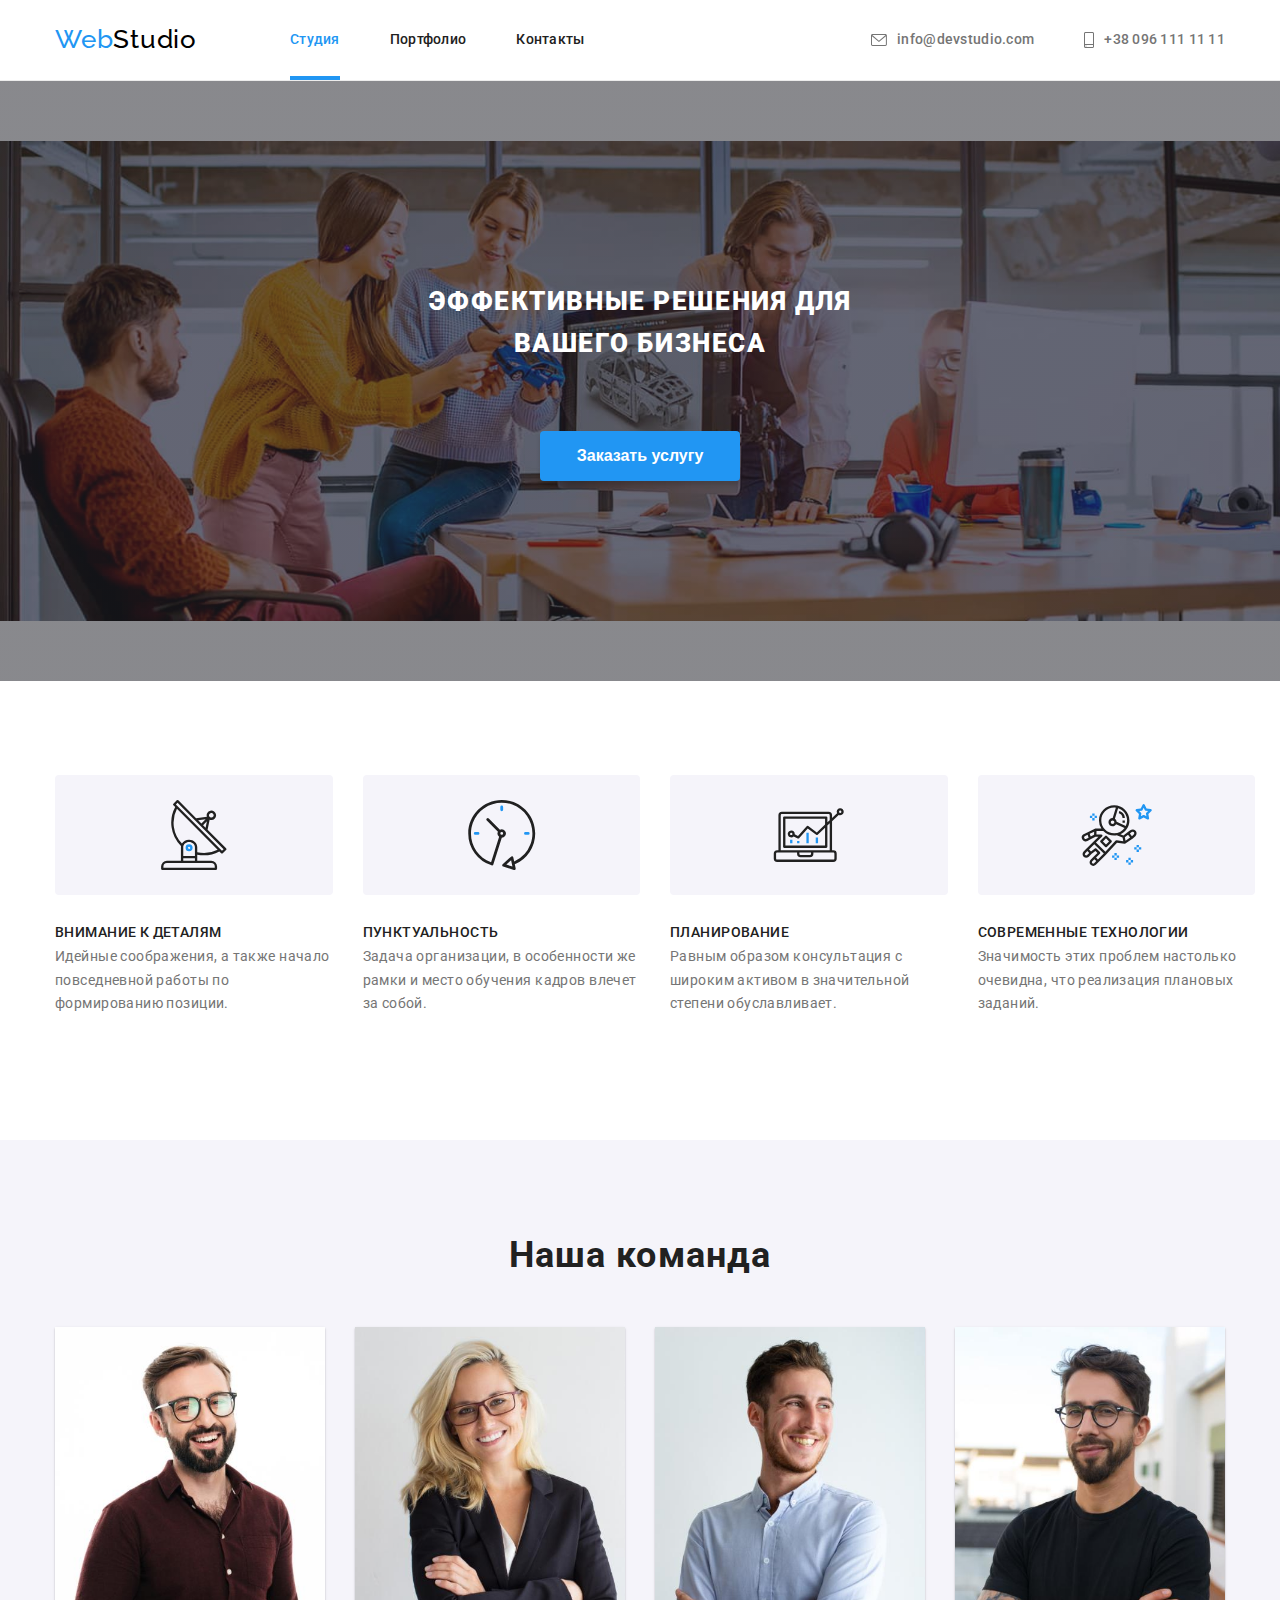
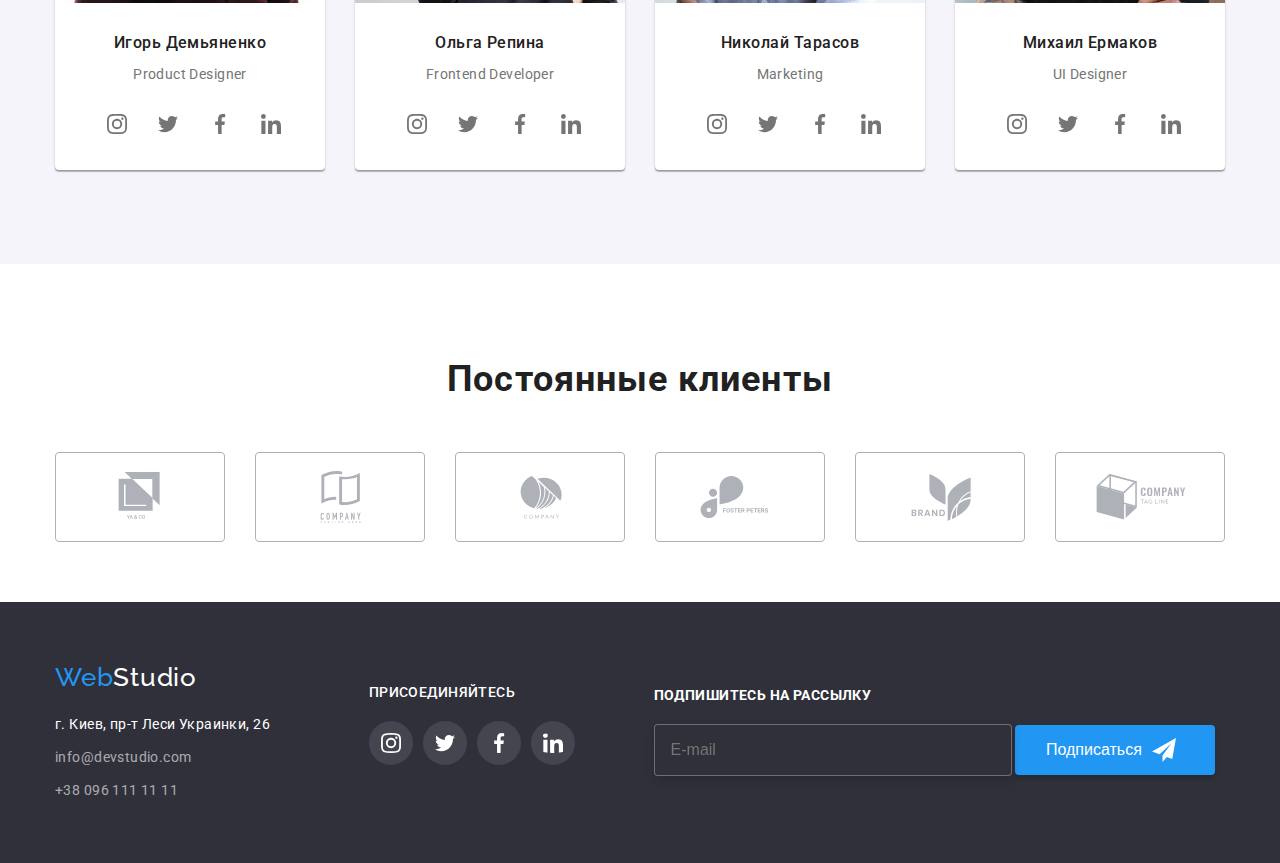
==== commit a450a777: "адаптивные img в our_team" ====
--- a/index.html
+++ b/index.html
@@ -155,7 +155,19 @@
             <ul class="team__list list">
                <li class="team__item">
                   <a href="" class="link">
-                     <img src="./images/team_01.jpg" alt="Игорь Демьяненко" width="270">
+
+                     <picture>
+                        <sourse srcset="./images/team_o1-450.webp 480w, ./images/team_01-450@2x.webp 480w " type="image/webp" />
+                     </picture>
+
+                     
+                     <img class="team__image" srcset="
+                        ./images/team_01-450.jpg 1x,
+                        ./images/team_01-450@2x.jpg 2x
+                        " 
+                        src="./images/team_01-450.jpg" 
+                        alt="Игорь Демьяненко"
+                        width="100%" >
                      <div class="team__name">
                         <h3 class="team__title">Игорь Демьяненко</h3>
                         <p class="team__position">Product Designer</p>
@@ -193,7 +205,13 @@
                   </a>
                </li>
                <li class="team__item">
-                  <a href="" class="link"><img src="./images/team_02.jpg" alt="Ольга Репина" width="270">
+                  <a href="" class="link">
+                     <img class="team__image" 
+                        srcset="
+                        ./images/team_02-450.jpg 1x, 
+                        ./images/team_02-450@2x.jpg 2x
+                        " src="./images/team_02-450.jpg"  
+                     alt="Ольга Репина">
                      <div class="team__name">
                         <h3 class="team__title">Ольга Репина</h3>
                         <p class="team__position">Frontend Developer</p>
@@ -231,7 +249,14 @@
                   </a>
                </li>
                <li class="team__item">
-                  <a href="" class="link"><img src="./images/team_03.jpg" alt="Николай Тарасов" width="270">
+                  <a href="" class="link">
+                     <img class="team__image" 
+                        srcset="
+                        ./images/team_03-450.jpg 1x, 
+                        ./images/team_03-450@2x.jpg 2x
+                        " 
+                        src="./images/team_03-450.jpg"  
+                        alt="Николай Тарасов" >
                      <div class="team__name">
                         <h3 class="team__title">Николай Тарасов</h3>
                         <p class="team__position">Marketing</p>
@@ -269,7 +294,13 @@
                   </a>
                </li>
                <li class="team__item">
-                  <a href="" class="link"><img src="./images/team_04.jpg" alt="Михаил Ермаков" width="270">
+                  <a href="" class="link">
+                     <img class="team__image" 
+                     srcset="
+                        ./images/team_04-450.jpg 1x, 
+                        ./images/team_04-450@2x.jpg 2x
+                        " src="./images/team_04-450.jpg" 
+                     alt="Михаил Ермаков">
                      <div class="team__name">
                         <h3 class="team__title">Михаил Ермаков</h3>
                         <p class="team__position">UI Designer</p>
--- a/css/main.css
+++ b/css/main.css
@@ -84,6 +84,13 @@
   letter-spacing: 0.03em;
 }
 
+@media screen and (min-width: 768px) {
+  .logo {
+    font-size: 24px;
+    margin-right: 88px;
+  }
+}
+
 @media screen and (min-width: 1200px) {
   .logo {
     font-size: 26px;
@@ -141,6 +148,7 @@
 @media screen and (min-width: 768px) {
   .head-section__containter {
     width: 768px;
+    height: 80px;
   }
 }
 
@@ -165,7 +173,7 @@
   min-height: 60px;
 }
 
-@media screen and (min-width: 1200px) {
+@media screen and (min-width: 768px) {
   .main-nav {
     display: -webkit-box;
     display: -ms-flexbox;
@@ -176,6 +184,7 @@
     -webkit-box-pack: justify;
         -ms-flex-pack: justify;
             justify-content: space-between;
+    min-height: 80px;
   }
 }
 
@@ -187,7 +196,7 @@
   padding: 0;
   border: none;
   background-color: transparent;
-  z-index: 1;
+  z-index: 2;
 }
 
 .menu-button .icon-menu {
@@ -229,6 +238,7 @@
   -webkit-box-pack: justify;
       -ms-flex-pack: justify;
           justify-content: space-between;
+  z-index: 1;
   position: absolute;
   top: 0;
   left: 0;
@@ -255,6 +265,13 @@
     -webkit-box-pack: justify;
         -ms-flex-pack: justify;
             justify-content: space-between;
+    width: 100%;
+  }
+}
+
+@media screen and (min-width: 1200px) {
+  .main-nav__menu {
+    width: 100%;
   }
 }
 
@@ -334,6 +351,12 @@
   }
 }
 
+@media screen and (min-width: 768px) {
+  .contacts {
+    display: block;
+  }
+}
+
 @media screen and (min-width: 1200px) {
   .contacts {
     display: -webkit-box;
@@ -347,7 +370,12 @@
 }
 
 @media screen and (min-width: 480px) {
-  .page-nav__item:not(:last-child),
+  .page-nav__item:not(:last-child) {
+    margin-right: 50px;
+  }
+}
+
+@media screen and (min-width: 1200px) {
   .contacts__item:not(:last-child) {
     margin-right: 50px;
   }
@@ -380,8 +408,6 @@
   -webkit-box-align: center;
       -ms-flex-align: center;
           align-items: center;
-  padding-top: 21px;
-  padding-bottom: 21px;
   color: #757575;
   font-weight: 500;
   font-size: 14px;
@@ -402,6 +428,19 @@
   }
 }
 
+@media screen and (min-width: 768px) {
+  .contacts__link {
+    padding-bottom: 10px;
+  }
+}
+
+@media screen and (min-width: 1200px) {
+  .contacts__link {
+    padding-top: 21px;
+    padding-bottom: 21px;
+  }
+}
+
 .contacts__link:hover, .contacts__link:focus {
   color: #2196f3;
 }
@@ -409,6 +448,12 @@
 @media screen and (max-width: 767px) {
   .contacts__item {
     margin: 0;
+  }
+}
+
+@media screen and (min-width: 768px) {
+  .contacts__item {
+    padding: 0;
   }
 }
 
@@ -523,38 +568,62 @@
   }
 }
 
-.hero__overlay {
-  margin-right: auto;
-  margin-left: auto;
-  background-image: -webkit-gradient(linear, left top, right top, from(rgba(47, 48, 58, 0.4)), to(rgba(47, 48, 58, 0.4))), url(../images/hero_bg.jpg);
-  background-image: linear-gradient(to right, rgba(47, 48, 58, 0.4), rgba(47, 48, 58, 0.4)), url(../images/hero_bg.jpg);
-  background-repeat: no-repeat;
-  background-size: contain;
-  background-position: center;
-}
-
-@media screen and (min-width: 480px) {
+@media screen and (max-width: 767px) {
   .hero__overlay {
-    width: 100vw;
+    margin-right: auto;
+    margin-left: auto;
+    background-image: -webkit-gradient(linear, left top, right top, from(rgba(47, 48, 58, 0.4)), to(rgba(47, 48, 58, 0.4))), url(../../images/hero-480.jpg);
+    background-image: linear-gradient(to right, rgba(47, 48, 58, 0.4), rgba(47, 48, 58, 0.4)), url(../../images/hero-480.jpg);
+    background-repeat: no-repeat;
+    background-size: contain;
+    background-position: center;
+  }
+}
+
+@media screen and (min-device-pixel-ratio: 2), screen and (-webkit-min-device-pixel-ratio: 2), screen and (min-resolution: 192dpi), screen and (min-resolution: 2dppx) {
+  .hero__overlay {
+    background-image: -webkit-gradient(linear, left top, right top, from(rgba(47, 48, 58, 0.4)), to(rgba(47, 48, 58, 0.4))), url(../../images/hero-480@2x.jpg);
+    background-image: linear-gradient(to right, rgba(47, 48, 58, 0.4), rgba(47, 48, 58, 0.4)), url(../../images/hero-480@2x.jpg);
   }
 }
 
 @media screen and (min-width: 768px) and (max-width: 1199px) {
   .hero__overlay {
-    width: 100vw;
-  }
-}
-
-@media screen and (min-width: 1200px) {
+    background-image: -webkit-gradient(linear, left top, right top, from(rgba(47, 48, 58, 0.4)), to(rgba(47, 48, 58, 0.4))), url(../../images/hero-768.jpg);
+    background-image: linear-gradient(to right, rgba(47, 48, 58, 0.4), rgba(47, 48, 58, 0.4)), url(../../images/hero-768.jpg);
+    background-repeat: no-repeat;
+    background-size: contain;
+    background-position: center;
+  }
+}
+
+@media screen and (min-width: 768px) and (max-width: 1199px) and (min-device-pixel-ratio: 2), screen and (min-width: 768px) and (max-width: 1199px) and (-webkit-min-device-pixel-ratio: 2), screen and (min-width: 768px) and (max-width: 1199px) and (min-resolution: 192dpi), screen and (min-width: 768px) and (max-width: 1199px) and (min-resolution: 2dppx) {
   .hero__overlay {
-    max-width: 1600px;
+    background-image: -webkit-gradient(linear, left top, right top, from(rgba(47, 48, 58, 0.4)), to(rgba(47, 48, 58, 0.4))), url(../../images/hero-768@2x.jpg);
+    background-image: linear-gradient(to right, rgba(47, 48, 58, 0.4), rgba(47, 48, 58, 0.4)), url(../../images/hero-768@2x.jpg);
+  }
+}
+
+@media screen and (min-width: 1200px) {
+  .hero__overlay {
+    background-image: -webkit-gradient(linear, left top, right top, from(rgba(47, 48, 58, 0.4)), to(rgba(47, 48, 58, 0.4))), url(../../images/hero-1600.jpg);
+    background-image: linear-gradient(to right, rgba(47, 48, 58, 0.4), rgba(47, 48, 58, 0.4)), url(../../images/hero-1600.jpg);
+    background-repeat: no-repeat;
+    background-size: contain;
+    background-position: center;
+  }
+}
+
+@media screen and (min-width: 1200px) and (min-device-pixel-ratio: 2), screen and (min-width: 1200px) and (-webkit-min-device-pixel-ratio: 2), screen and (min-width: 1200px) and (min-resolution: 192dpi), screen and (min-width: 1200px) and (min-resolution: 2dppx) {
+  .hero__overlay {
+    background-image: -webkit-gradient(linear, left top, right top, from(rgba(47, 48, 58, 0.4)), to(rgba(47, 48, 58, 0.4))), url(../../images/hero-1600@2x.jpg);
+    background-image: linear-gradient(to right, rgba(47, 48, 58, 0.4), rgba(47, 48, 58, 0.4)), url(../../images/hero-1600@2x.jpg);
   }
 }
 
 .hero__title {
   color: #ffffff;
-  margin-left: auto;
-  margin-right: auto;
+  text-align: center;
   margin-top: 0;
   margin-bottom: 30px;
   height: 120px;
@@ -563,24 +632,6 @@
   line-height: 1.6;
   letter-spacing: 0.06em;
   text-transform: uppercase;
-}
-
-@media screen and (min-width: 480px) {
-  .hero__title {
-    width: 480px;
-  }
-}
-
-@media screen and (min-width: 768px) {
-  .hero__title {
-    width: 696px;
-  }
-}
-
-@media screen and (min-width: 1200px) {
-  .hero__title {
-    font-size: 44px;
-  }
 }
 
 .hero__button {
@@ -647,7 +698,7 @@
   }
 }
 
-@media screen and (min-width: 768px) {
+@media screen and (min-width: 768px) and (max-width: 1199px) {
   .feature__item {
     width: calc((100% - 15px * 4) / 2);
     margin: 15px;
@@ -656,7 +707,7 @@
 
 @media screen and (min-width: 1200px) {
   .feature__item {
-    width: calc((100% - 90px) / 4);
+    width: calc((100% - 15px * 6) / 4);
     margin-bottom: 30px;
   }
 }
@@ -823,12 +874,12 @@
 
 .team__list {
   padding-bottom: 60px;
+  text-align: center;
 }
 
 @media screen and (min-width: 480px) {
   .team__list {
     width: 480px;
-    text-align: center;
   }
 }
 
@@ -838,9 +889,13 @@
     display: -webkit-box;
     display: -ms-flexbox;
     display: flex;
+    -ms-flex-wrap: wrap;
+        flex-wrap: wrap;
     -webkit-box-pack: justify;
         -ms-flex-pack: justify;
             justify-content: space-between;
+    margin-left: -15px;
+    margin-right: -15px;
   }
 }
 
@@ -853,24 +908,29 @@
 
 .team__item {
   display: block;
-  width: 270px;
-  height: 428px;
+  width: 450px;
   margin-left: auto;
   margin-right: auto;
+  margin-bottom: 30px;
+  padding-bottom: 24px;
   background-color: #ffffff;
   -webkit-box-shadow: 0px 1px 3px rgba(0, 0, 0, 0.12), 0px 1px 1px rgba(0, 0, 0, 0.14), 0px 2px 1px rgba(0, 0, 0, 0.2);
           box-shadow: 0px 1px 3px rgba(0, 0, 0, 0.12), 0px 1px 1px rgba(0, 0, 0, 0.14), 0px 2px 1px rgba(0, 0, 0, 0.2);
   border-radius: 0px 0px 4px 4px;
 }
 
-@media screen and (max-width: 1199px) {
+@media screen and (min-width: 768px) and (max-width: 1199px) {
   .team__item {
+    width: calc((100% - 15px * 4) / 2);
+    margin-left: 15px;
+    margin-right: 15px;
     margin-bottom: 30px;
   }
 }
 
 @media screen and (min-width: 1200px) {
   .team__item {
+    width: calc((100% - 15px * 8) / 4);
     margin-bottom: 0;
   }
 }
@@ -1040,10 +1100,7 @@
 
 @media screen and (min-width: 1200px) {
   .clients__item {
-    width: calc((100% - 15px * 10) / 6);
-  }
-  .clients__item:not(:last-child) {
-    margin-right: 30px;
+    width: calc((100% - 15px * 12) / 6);
   }
 }
 
@@ -1078,44 +1135,50 @@
   }
 }
 
-@media screen and (min-width: 768px) {
+@media screen and (min-width: 768px) and (max-width: 1199px) {
   .footer__flex {
     width: 768px;
-    margin-left: auto;
-    margin-right: auto;
-    margin-top: 94px;
-    padding-top: 60px;
-    padding-bottom: 60px;
-  }
-}
-
-@media screen and (min-width: 768px) and (min-width: 480px) {
+    display: -webkit-box;
+    display: -ms-flexbox;
+    display: flex;
+    -webkit-box-align: center;
+        -ms-flex-align: center;
+            align-items: center;
+    -ms-flex-wrap: wrap;
+        flex-wrap: wrap;
+    -webkit-box-pack: justify;
+        -ms-flex-pack: justify;
+            justify-content: space-between;
+  }
+}
+
+@media screen and (min-width: 1200px) {
   .footer__flex {
-    width: 480px;
-  }
-}
-
-@media screen and (min-width: 768px) and (min-width: 768px) {
-  .footer__flex {
-    width: 768px;
-  }
-}
-
-@media screen and (min-width: 768px) and (min-width: 1200px) {
-  .footer__flex {
+    display: -webkit-box;
+    display: -ms-flexbox;
+    display: flex;
+    -webkit-box-align: center;
+        -ms-flex-align: center;
+            align-items: center;
+    -webkit-box-pack: justify;
+        -ms-flex-pack: justify;
+            justify-content: space-between;
     width: 1200px;
-  }
-}
-
-@media screen and (min-width: 1200px) {
-  .footer__flex {
-    width: 1200px;
-  }
-}
-
-@media screen and (max-width: 479px) {
+    text-align: left;
+  }
+}
+
+@media screen and (max-width: 767px) {
   .footer__item {
     margin-bottom: 60px;
+  }
+}
+
+@media screen and (min-width: 768px) and (max-width: 1199px) {
+  .footer__item {
+    width: calc((100% - 70px * 4) / 2);
+    margin-left: 70px;
+    margin-right: 70px;
   }
 }
 
@@ -1138,6 +1201,13 @@
   display: inline-block;
   margin-top: auto;
   margin-bottom: auto;
+}
+
+@media screen and (min-width: 768px) and (max-width: 1199px) {
+  .footer__logo {
+    margin-left: auto;
+    margin-right: auto;
+  }
 }
 
 .footer-contacts__link {
@@ -1178,6 +1248,14 @@
 }
 
 /* footer subscribe form */
+@media screen and (min-width: 768px) and (max-width: 1199px) {
+  .form {
+    margin-top: 60px;
+    margin-left: auto;
+    margin-right: auto;
+  }
+}
+
 .subscribe__formfield {
   margin: 0;
   padding: 0;
@@ -1262,7 +1340,7 @@
   opacity: 1;
   pointer-events: visible;
   width: 100vw;
-  height: 100%;
+  height: 100vh;
   background: rgba(0, 0, 0, 0.2);
   z-index: 1;
 }
@@ -1290,12 +1368,22 @@
   -webkit-transition-timing-function: cubic-bezier(0.075, 0.82, 0.165, 1);
           transition-timing-function: cubic-bezier(0.075, 0.82, 0.165, 1);
   opacity: 1;
-  width: 450px;
-  height: 609px;
+  width: 100vw;
+  height: 100vh;
+  margin: 93px 15px;
   background: #ffffff;
   -webkit-box-shadow: 0px 1px 3px rgba(0, 0, 0, 0.12), 0px 1px 1px rgba(0, 0, 0, 0.14), 0px 2px 1px rgba(0, 0, 0, 0.2);
           box-shadow: 0px 1px 3px rgba(0, 0, 0, 0.12), 0px 1px 1px rgba(0, 0, 0, 0.14), 0px 2px 1px rgba(0, 0, 0, 0.2);
   border-radius: 4px;
+}
+
+@media screen and (min-width: 480px) {
+  .modal {
+    width: 450px;
+    height: 609px;
+    margin-left: auto;
+    margin-right: auto;
+  }
 }
 
 @media screen and (min-width: 1200px) {
@@ -1323,6 +1411,7 @@
 
 .modal__title {
   margin-top: 40px;
+  margin-bottom: 12px;
   font-weight: bold;
   font-size: 20px;
   line-height: 1.15;
@@ -1332,11 +1421,19 @@
 }
 
 .modal__form {
-  width: 370px;
+  width: 100%;
   margin-top: 12px;
   margin-left: auto;
   margin-right: auto;
-  padding: 0;
+  padding-left: 40px;
+  padding-right: 40px;
+}
+
+@media screen and (min-width: 480px) {
+  .modal__form {
+    width: 370px;
+    padding: 0;
+  }
 }
 
 @media screen and (min-width: 1200px) {
@@ -1524,10 +1621,36 @@
   -webkit-box-pack: center;
       -ms-flex-pack: center;
           justify-content: center;
-}
-
-.filter__item:not(:last-child) {
-  margin-right: 8px;
+  margin-top: 94px;
+  margin-bottom: 50px;
+}
+
+@media screen and (max-width: 767px) {
+  .filter {
+    -ms-flex-wrap: wrap;
+        flex-wrap: wrap;
+    -webkit-box-pack: left;
+        -ms-flex-pack: left;
+            justify-content: left;
+    margin-left: -8px;
+    margin-bottom: 30px;
+  }
+}
+
+.filter__item {
+  margin-left: 8px;
+}
+
+@media screen and (max-width: 767px) {
+  .filter__item {
+    margin-bottom: 15px;
+  }
+}
+
+@media screen and (min-width: 1200px) {
+  .filter__item:not(:last-child) {
+    margin-right: 8px;
+  }
 }
 
 .filter__button {
@@ -1556,50 +1679,36 @@
   border-radius: 4px;
 }
 
-.work__title {
-  color: #212121;
-  font-weight: 500;
-  font-size: 18px;
-  line-height: 2;
-  letter-spacing: 0.06em;
-}
-
-.work__type {
-  font-size: 16px;
-  line-height: 31.9;
-  letter-spacing: 0.03em;
-}
-
 .work__gallery {
-  display: -webkit-box;
-  display: -ms-flexbox;
-  display: flex;
-  -ms-flex-wrap: wrap;
-      flex-wrap: wrap;
-  margin-top: 50px;
-  margin-bottom: 94px;
-  padding: 0;
+  display: block;
+  margin-bottom: 60px;
+}
+
+@media screen and (min-width: 768px) {
+  .work__gallery {
+    display: -webkit-box;
+    display: -ms-flexbox;
+    display: flex;
+    -ms-flex-wrap: wrap;
+        flex-wrap: wrap;
+    margin-left: -15px;
+    margin-right: -15px;
+    margin-top: -15px;
+    margin-bottom: 94px;
+    padding: 0;
+  }
 }
 
 .work__item {
   width: 370px;
   height: 404px;
-  margin-right: 30px;
-  margin-bottom: 30px;
+  margin: 15px;
   background: #ffffff;
   border: 1px solid #eeeeee;
   -webkit-transition: 250ms cubic-bezier(0.4, 0, 0.2, 1);
   transition: 250ms cubic-bezier(0.4, 0, 0.2, 1);
 }
 
-.work__item:nth-child(3n) {
-  margin-right: 0;
-}
-
-.work__item:nth-last-child(-n + 3) {
-  margin-bottom: 0;
-}
-
 .work__item:hover .overlay {
   -webkit-transform: translateY(0);
           transform: translateY(0);
@@ -1610,9 +1719,21 @@
           box-shadow: 0px 3px 1px rgba(0, 0, 0, 0.1), 0px 1px 2px rgba(0, 0, 0, 0.08), 0px 2px 2px rgba(0, 0, 0, 0.12);
 }
 
+@media screen and (min-width: 768px) {
+  .work__item {
+    width: calc((100% - 15px * 4) / 2);
+  }
+}
+
+@media screen and (min-width: 1200px) {
+  .work__item {
+    width: calc((100% - 15px * 6) / 3);
+  }
+}
+
 .work__img-box {
   position: relative;
-  width: 370px;
+  width: 100%;
   height: 294px;
   overflow: hidden;
 }
@@ -1642,10 +1763,18 @@
 
 .work__name {
   display: block;
-  width: 322px;
+  width: 100%;
   margin-right: auto;
   margin-left: auto;
   margin-top: 20px;
   margin-bottom: 20px;
 }
+
+.work__title {
+  color: #212121;
+  font-weight: 500;
+  font-size: 18px;
+  line-height: 2;
+  letter-spacing: 0.06em;
+}
 /*# sourceMappingURL=main.css.map */--- a/css/main.min.css
+++ b/css/main.min.css
@@ -1,2 +1,2 @@
-html{-webkit-box-sizing:border-box;box-sizing:border-box}*,*::after,*::before{-webkit-box-sizing:inherit;box-sizing:inherit}h1,h2,h3,h4,h5,h6,p{margin:0}img{display:block;max-width:100%;height:auto}.visually-hidden{position:absolute !important;clip:rect(1px 1px 1px 1px);clip:rect(1px, 1px, 1px, 1px);padding:0 !important;border:0 !important;height:1px !important;width:1px !important;overflow:hidden}.list{list-style:none;padding:0;margin:0}.link{color:#757575;text-decoration:none}body{margin:0;color:#757575;background-color:#fff;font-family:Roboto;font-size:14px;line-height:1.7;letter-spacing:0.03em}.section__title{margin-bottom:30px}@media screen and (min-width: 1200px){.section__title{margin-bottom:50px}}.logo{color:#000;font-family:Raleway;font-weight:500;font-size:24px;line-height:1.2;letter-spacing:0.03em}@media screen and (min-width: 1200px){.logo{font-size:26px;margin-right:93px}}.logo--rev{color:#fff}.logo__accent{color:#2196f3}.head-section{border-bottom:1px solid #ececec}.head-section__containter{position:relative;margin-left:auto;margin-right:auto;padding-left:15px;padding-right:15px;height:60px}@media screen and (min-width: 480px){.head-section__containter{width:480px}}@media screen and (min-width: 768px){.head-section__containter{width:768px}}@media screen and (min-width: 1200px){.head-section__containter{width:1200px}}@media screen and (min-width: 480px){.head-section__containter{width:480px}}@media screen and (min-width: 768px){.head-section__containter{width:768px}}@media screen and (min-width: 1200px){.head-section__containter{width:1200px;height:80px;margin-bottom:0}}.main-nav{display:-webkit-box;display:-ms-flexbox;display:flex;-webkit-box-align:center;-ms-flex-align:center;align-items:center;-webkit-box-pack:justify;-ms-flex-pack:justify;justify-content:space-between;min-height:60px}@media screen and (min-width: 1200px){.main-nav{display:-webkit-box;display:-ms-flexbox;display:flex;-webkit-box-align:center;-ms-flex-align:center;align-items:center;-webkit-box-pack:justify;-ms-flex-pack:justify;justify-content:space-between}}.menu-button{display:-webkit-inline-box;display:-ms-inline-flexbox;display:inline-flex;margin:0;padding:0;border:none;background-color:transparent;z-index:1}.menu-button .icon-menu{display:block}.menu-button .icon-cross{display:none}.menu-button.is-open .icon-menu{display:none}.menu-button.is-open .icon-cross{display:block}@media screen and (min-width: 768px){.menu-button{display:none}}@media screen and (max-width: 767px){.main-nav__menu{display:none}}.main-nav__menu.is-open{display:-webkit-box;display:-ms-flexbox;display:flex;-webkit-box-orient:vertical;-webkit-box-direction:normal;-ms-flex-direction:column;flex-direction:column;-webkit-box-pack:justify;-ms-flex-pack:justify;justify-content:space-between;position:absolute;top:0;left:0;width:480px;height:796px;padding:48px 40px;background-color:#fff;text-align:left;font-size:40px;line-height:1.2;font-weight:500;letter-spacing:2%}@media screen and (min-width: 768px){.main-nav__menu{display:-webkit-box;display:-ms-flexbox;display:flex;-webkit-box-align:center;-ms-flex-align:center;align-items:center;margin-right:auto;-webkit-box-pack:justify;-ms-flex-pack:justify;justify-content:space-between}}.menu-button.is-open .icon-cross{display:block}@media screen and (min-width: 768px){.page-nav{display:-webkit-box;display:-ms-flexbox;display:flex;-webkit-box-align:center;-ms-flex-align:center;align-items:center}}.page-nav__link{display:inline-block;padding-bottom:32px;color:#212121}.page-nav__link:hover,.page-nav__link:focus{color:#2196f3}@media screen and (min-width: 768px){.page-nav__link{display:-webkit-inline-box;display:-ms-inline-flexbox;display:inline-flex;-webkit-box-align:center;-ms-flex-align:center;align-items:center;height:100%;padding-top:21px;padding-bottom:21px;color:#212121;font-weight:500;font-size:14px;line-height:1.1;letter-spacing:0.02em}}@media screen and (max-width: 767px){.page-nav__link{margin:0}}@media screen and (min-width: 480px){.page-nav__link{position:relative;height:80px}}@media screen and (max-width: 767px){.contacts{display:-webkit-box;display:-ms-flexbox;display:flex;-webkit-box-orient:vertical;-webkit-box-direction:reverse;-ms-flex-direction:column-reverse;flex-direction:column-reverse;margin-bottom:64px}}@media screen and (max-width: 767px){.contacts{margin-top:auto}}@media screen and (min-width: 1200px){.contacts{display:-webkit-box;display:-ms-flexbox;display:flex;-webkit-box-align:center;-ms-flex-align:center;align-items:center;margin-left:auto}}@media screen and (min-width: 480px){.page-nav__item:not(:last-child),.contacts__item:not(:last-child){margin-right:50px}}.page-nav__current{color:#2196f3}@media screen and (min-width: 768px){.page-nav__current::after{display:inline-block;position:absolute;content:'';bottom:0;left:0;width:100%;height:4px;margin:0;padding:0;background-color:#2196f3}}.contacts__link{display:-webkit-inline-box;display:-ms-inline-flexbox;display:inline-flex;-webkit-box-align:center;-ms-flex-align:center;align-items:center;padding-top:21px;padding-bottom:21px;color:#757575;font-weight:500;font-size:14px;line-height:1.1;letter-spacing:0.02em;-webkit-transform:250ms cubic-bezier(0.4, 0, 0.2, 1);transform:250ms cubic-bezier(0.4, 0, 0.2, 1)}@media screen and (max-width: 767px){.contacts__link{display:-webkit-inline-box;display:-ms-inline-flexbox;display:inline-flex;padding-bottom:0;font-size:34px;line-height:1.2}}.contacts__link:hover,.contacts__link:focus{color:#2196f3}@media screen and (max-width: 767px){.contacts__item{margin:0}}.contacts__icon{display:-webkit-inline-box;display:-ms-inline-flexbox;display:inline-flex;-webkit-box-align:center;-ms-flex-align:center;align-items:center;margin-right:10px;fill:currentColor}@media screen and (max-width: 767px){.contacts__icon{display:none}}@media screen and (max-width: 767px){.contacts--phone{color:#2196f3}}@media screen and (max-width: 767px){.contacts--mail{font-size:24px;line-height:1.12;font-weight:500}}@media screen and (max-width: 767px){.social-menu{display:-webkit-box;display:-ms-flexbox;display:flex;margin-right:auto;padding:0;width:357px}}@media screen and (min-width: 768px){.social-menu{display:none}}.social-menu__item{font-size:18px;line-height:1.2;font-weight:500}.social-menu__item a{text-decoration:none;color:#2196f3}.social-menu__item:not(:last-child){padding-right:10px;border-right:1px solid rgba(33,33,33,0.2)}.social-menu__item:not(:first-child){padding-left:10px}@media screen and (min-width: 768px){.social-menu__item{display:none}}.hero{background-color:#c4c4c4}.hero__container{height:600px;margin-left:auto;margin-right:auto;margin-top:0;margin-bottom:60px;padding-left:0;padding-right:0;padding-top:200px;text-align:center}@media screen and (min-width: 480px){.hero__container{width:480px}}@media screen and (min-width: 768px){.hero__container{max-width:768px}}@media screen and (min-width: 1200px){.hero__container{max-width:1600px;margin-bottom:94px}}.hero__overlay{margin-right:auto;margin-left:auto;background-image:-webkit-gradient(linear, left top, right top, from(rgba(47,48,58,0.4)), to(rgba(47,48,58,0.4))),url(../images/hero_bg.jpg);background-image:linear-gradient(to right, rgba(47,48,58,0.4), rgba(47,48,58,0.4)),url(../images/hero_bg.jpg);background-repeat:no-repeat;background-size:contain;background-position:center}@media screen and (min-width: 480px){.hero__overlay{width:100vw}}@media screen and (min-width: 768px) and (max-width: 1199px){.hero__overlay{width:100vw}}@media screen and (min-width: 1200px){.hero__overlay{max-width:1600px}}.hero__title{color:#fff;margin-left:auto;margin-right:auto;margin-top:0;margin-bottom:30px;height:120px;font-weight:900;font-size:26px;line-height:1.6;letter-spacing:0.06em;text-transform:uppercase}@media screen and (min-width: 480px){.hero__title{width:480px}}@media screen and (min-width: 768px){.hero__title{width:696px}}@media screen and (min-width: 1200px){.hero__title{font-size:44px}}.hero__button{width:200px;height:50px;background-color:#2196f3;color:#fff;-webkit-box-shadow:0px 4px 4px rgba(0,0,0,0.15);box-shadow:0px 4px 4px rgba(0,0,0,0.15);border-color:transparent;border-radius:4px;margin-right:auto;margin-left:auto;font-weight:bold;font-size:16px;line-height:1.9}.features__container{margin-left:auto;margin-right:auto;padding-left:15px;padding-right:15px;margin-bottom:60px}@media screen and (min-width: 480px){.features__container{width:480px}}@media screen and (min-width: 768px){.features__container{width:768px}}@media screen and (min-width: 1200px){.features__container{width:1200px}}@media screen and (min-width: 768px){.feature__list{width:768px;display:-webkit-box;display:-ms-flexbox;display:flex;-ms-flex-wrap:wrap;flex-wrap:wrap;-webkit-box-pack:justify;-ms-flex-pack:justify;justify-content:space-between}}@media screen and (min-width: 1200px){.feature__list{width:1200px;margin-bottom:94px}}@media screen and (min-width: 768px){.feature__item{width:calc((100% - 15px * 4) / 2);margin:15px}}@media screen and (min-width: 1200px){.feature__item{width:calc((100% - 90px) / 4);margin-bottom:30px}}.feature__title{display:-webkit-inline-box;display:-ms-inline-flexbox;display:inline-flex;margin-top:30px;color:#212121}.section__title{color:#212121;margin-bottom:50px;font-weight:bold;font-size:36px;line-height:1.2;text-align:center;letter-spacing:0.03em}.feature__box{display:-webkit-inline-box;display:-ms-inline-flexbox;display:inline-flex;-webkit-box-pack:center;-ms-flex-pack:center;justify-content:center;width:100%;height:120px;padding-top:25px;padding-bottom:25px;border-radius:4px;background-color:#f5f4fa}.icon-antenna,.icon-clock,.icon-diagram,.icon-astronaut{width:70px;height:70px;margin-right:auto;margin-left:auto}.feature__title{color:#212121;font-weight:500;font-size:14px;line-height:1.14;letter-spacing:0.03em;text-transform:uppercase}.our-works__container{display:none}@media screen and (min-width: 1200px){.our-works__container{margin-left:auto;margin-right:auto;padding-left:15px;padding-right:15px;width:1200px;margin-bottom:94px}}@media screen and (min-width: 1200px) and (min-width: 480px){.our-works__container{width:480px}}@media screen and (min-width: 1200px) and (min-width: 768px){.our-works__container{width:768px}}@media screen and (min-width: 1200px) and (min-width: 1200px){.our-works__container{width:1200px}}.our-works__list{display:-webkit-box;display:-ms-flexbox;display:flex;-webkit-box-pack:justify;-ms-flex-pack:justify;justify-content:space-between;margin:0;padding:0}.our-works__thumb{position:relative;max-width:100%;height:100%}.our-works__label{position:absolute;bottom:0;left:0;width:100%;padding-top:27px;padding-bottom:27px;font-family:Roboto;font-weight:bold;font-size:14px;line-height:1.14;text-align:center;letter-spacing:0.03em;text-transform:uppercase;background:rgba(47,48,58,0.8);color:#fff}.team__container{margin-left:auto;margin-right:auto;padding-left:15px;padding-right:15px;padding-top:60px;margin-bottom:60px}@media screen and (min-width: 480px){.team__container{width:480px}}@media screen and (min-width: 768px){.team__container{width:768px}}@media screen and (min-width: 1200px){.team__container{width:1200px}}@media screen and (min-width: 1200px){.team__container{padding-top:94px;margin-bottom:94px}}.team__section{background-color:#f5f4fa}.team__list{padding-bottom:60px}@media screen and (min-width: 480px){.team__list{width:480px;text-align:center}}@media screen and (min-width: 768px){.team__list{width:768px;display:-webkit-box;display:-ms-flexbox;display:flex;-webkit-box-pack:justify;-ms-flex-pack:justify;justify-content:space-between}}@media screen and (min-width: 1200px){.team__list{width:1200px;padding-bottom:94px}}.team__item{display:block;width:270px;height:428px;margin-left:auto;margin-right:auto;background-color:#fff;-webkit-box-shadow:0px 1px 3px rgba(0,0,0,0.12),0px 1px 1px rgba(0,0,0,0.14),0px 2px 1px rgba(0,0,0,0.2);box-shadow:0px 1px 3px rgba(0,0,0,0.12),0px 1px 1px rgba(0,0,0,0.14),0px 2px 1px rgba(0,0,0,0.2);border-radius:0px 0px 4px 4px}@media screen and (max-width: 1199px){.team__item{margin-bottom:30px}}@media screen and (min-width: 1200px){.team__item{margin-bottom:0}}.team__name{margin-top:30px;text-align:center}.team__title{color:#212121;font-weight:500;font-size:16px;line-height:1.2;text-align:center;letter-spacing:0.03em}.team__position{margin-top:10px}.socials{display:-webkit-box;display:-ms-flexbox;display:flex;width:206px;height:44px;margin-top:16px;margin-left:auto;margin-right:auto;padding:0;list-style:none;-webkit-box-pack:justify;-ms-flex-pack:justify;justify-content:space-between;-webkit-box-align:center;-ms-flex-align:center;align-items:center}.socials__item{display:-webkit-inline-box;display:-ms-inline-flexbox;display:inline-flex;-webkit-box-pack:center;-ms-flex-pack:center;justify-content:center;-webkit-box-align:center;-ms-flex-align:center;align-items:center;width:44px;height:44px;-webkit-transition:250ms cubic-bezier(0.4, 0, 0.2, 1);transition:250ms cubic-bezier(0.4, 0, 0.2, 1)}.socials__item:hover,.socials__item:focus{background-color:#2196f3;border-radius:50%}.socials__link{display:-webkit-inline-box;display:-ms-inline-flexbox;display:inline-flex;margin:0;padding:0}.socials__icon{width:44px;height:44px;padding-top:12px;padding-bottom:12px;fill:currentColor}.socials__icon:hover{fill:#fff}.clients__container{margin-left:auto;margin-right:auto;padding-left:15px;padding-right:15px;margin-bottom:60px}@media screen and (min-width: 480px){.clients__container{width:480px}}@media screen and (min-width: 768px){.clients__container{width:768px}}@media screen and (min-width: 1200px){.clients__container{width:1200px}}.clients__list{display:-webkit-box;display:-ms-flexbox;display:flex;-ms-flex-wrap:wrap;flex-wrap:wrap;padding:0;margin:-15px;-webkit-box-pack:justify;-ms-flex-pack:justify;justify-content:space-between;-webkit-box-align:center;-ms-flex-align:center;align-items:center}@media screen and (min-width: 768px){.clients__list{width:768px}}@media screen and (min-width: 1200px){.clients__list{width:1200px}}.clients__item{display:-webkit-inline-box;display:-ms-inline-flexbox;display:inline-flex;width:calc((100% - 15px * 4) / 2);height:90px;margin:15px;-webkit-box-pack:center;-ms-flex-pack:center;justify-content:center;-webkit-box-align:center;-ms-flex-align:center;align-items:center;border:1px solid #afb1b8;border-radius:4px;-webkit-transition:250ms cubic-bezier(0.4, 0, 0.2, 1);transition:250ms cubic-bezier(0.4, 0, 0.2, 1)}.clients__item:hover,.clients__item:focus{border-color:#2196f3}@media screen and (min-width: 768px){.clients__item{width:calc((100% - 15px * 6) / 3)}}@media screen and (min-width: 1200px){.clients__item{width:calc((100% - 15px * 10) / 6)}.clients__item:not(:last-child){margin-right:30px}}.clients__icon{display:block;width:170px;height:90px;fill:#afb1b8;-webkit-transition:250ms cubic-bezier(0.4, 0, 0.2, 1);transition:250ms cubic-bezier(0.4, 0, 0.2, 1)}.clients__icon:hover,.clients__icon:focus{fill:#2196f3}.footer{background-color:#2f303a}.footer__flex{text-align:center;margin-left:auto;margin-right:auto;padding:60px 15px}@media screen and (min-width: 480px){.footer__flex{width:480px}}@media screen and (min-width: 768px){.footer__flex{width:768px;margin-left:auto;margin-right:auto;margin-top:94px;padding-top:60px;padding-bottom:60px}}@media screen and (min-width: 768px) and (min-width: 480px){.footer__flex{width:480px}}@media screen and (min-width: 768px) and (min-width: 768px){.footer__flex{width:768px}}@media screen and (min-width: 768px) and (min-width: 1200px){.footer__flex{width:1200px}}@media screen and (min-width: 1200px){.footer__flex{width:1200px}}@media screen and (max-width: 479px){.footer__item{margin-bottom:60px}}@media screen and (min-width: 1200px){.footer__item{margin-right:70px}}.address{margin-top:20px;color:#fff;font-style:normal;font-size:14px;line-height:1.7;letter-spacing:0.03em}.footer__logo{display:inline-block;margin-top:auto;margin-bottom:auto}.footer-contacts__link{display:-webkit-inline-box;display:-ms-inline-flexbox;display:inline-flex;padding-top:9px;color:rgba(255,255,255,0.6);font-size:14px;line-height:1.7;letter-spacing:0.03em;-webkit-transition:250ms cubic-bezier(0.4, 0, 0.2, 1);transition:250ms cubic-bezier(0.4, 0, 0.2, 1)}.footer-contacts__link:hover,.footer-contacts__link:focus{color:#fff}.social__title{margin-bottom:20px;color:#fff;font-weight:500;font-size:14px;line-height:1.14;letter-spacing:0.03em;text-transform:uppercase}.socials__icon--darktheme{width:44px;height:44px;padding-top:12px;padding-bottom:12px;fill:#fff;background-color:rgba(255,255,255,0.1);border-radius:50%}.subscribe__formfield{margin:0;padding:0}.subscribe__title{display:block;margin-bottom:20px;color:#fff;font-weight:bold;font-size:14px;line-height:1.14;letter-spacing:0.03em;text-transform:uppercase}.subscribe__input{width:100%;padding:15px 16px;font-size:16px;line-height:1.25;background-color:#2f303a;color:rgba(255,255,255,0.6);border:1px solid rgba(255,255,255,0.3);-webkit-box-sizing:border-box;box-sizing:border-box;-webkit-filter:drop-shadow(0px 4px 4px rgba(0,0,0,0.15));filter:drop-shadow(0px 4px 4px rgba(0,0,0,0.15));border-radius:4px}@media screen and (max-width: 1199px){.subscribe__input{margin-bottom:20px}}@media screen and (min-width: 1200px){.subscribe__input{width:358px}}.subscribe__button{width:200px;height:50px;background-color:#2196f3;color:#fff;-webkit-box-shadow:0px 4px 4px rgba(0,0,0,0.15);box-shadow:0px 4px 4px rgba(0,0,0,0.15);border-color:transparent;border-radius:4px;margin-right:10px;padding-left:29px;text-align:left;font-weight:500;font-size:16px;line-height:1.87}.subscribe__button{display:-webkit-inline-box;display:-ms-inline-flexbox;display:inline-flex;-webkit-box-align:center;-ms-flex-align:center;align-items:center}.subscribe__icon{width:24px;height:24px;margin-left:10px}.backdrop{position:fixed;top:0;left:0;visibility:visible;opacity:1;pointer-events:visible;width:100vw;height:100%;background:rgba(0,0,0,0.2);z-index:1}.is-hidden{opacity:0;pointer-events:none;overflow:hidden}.is-hidden .modal{-webkit-transform:translate(150%, -50%);transform:translate(150%, -50%)}.modal{position:absolute;top:50%;left:50%;-webkit-transform:translate(-50%, -50%);transform:translate(-50%, -50%);-webkit-transition-duration:400ms;transition-duration:400ms;-webkit-transition-timing-function:cubic-bezier(0.075, 0.82, 0.165, 1);transition-timing-function:cubic-bezier(0.075, 0.82, 0.165, 1);opacity:1;width:450px;height:609px;background:#ffffff;-webkit-box-shadow:0px 1px 3px rgba(0,0,0,0.12),0px 1px 1px rgba(0,0,0,0.14),0px 2px 1px rgba(0,0,0,0.2);box-shadow:0px 1px 3px rgba(0,0,0,0.12),0px 1px 1px rgba(0,0,0,0.14),0px 2px 1px rgba(0,0,0,0.2);border-radius:4px}@media screen and (min-width: 1200px){.modal{width:528px;height:581px}}.modal__closebutton{position:absolute;right:8px;top:8px;width:30px;height:30px;padding:0;margin:0;border-radius:50%;cursor:pointer}.modal__closebutton:hover{fill:#2196f3}.modal__title{margin-top:40px;font-weight:bold;font-size:20px;line-height:1.15;text-align:center;letter-spacing:0.03em;color:#212121}.modal__form{width:370px;margin-top:12px;margin-left:auto;margin-right:auto;padding:0}@media screen and (min-width: 1200px){.modal__form{width:448px}}.modal__formfield{position:relative;display:-webkit-box;display:-ms-flexbox;display:flex;-webkit-box-orient:vertical;-webkit-box-direction:normal;-ms-flex-direction:column;flex-direction:column;margin-bottom:10px}.modal__label{margin-bottom:4px;font-size:12px;line-height:1.2;letter-spacing:0.01em}@media screen and (min-width: 1200px){.modal__label{font-size:14px}}.modal__input{width:100%;height:40px;padding-left:43px;border:1px solid rgba(33,33,33,0.2);border-radius:4px;-webkit-transition:border-color 250ms cubic-bezier(0.4, 0, 0.2, 1);transition:border-color 250ms cubic-bezier(0.4, 0, 0.2, 1)}.modal__input:focus{outline:none;border-color:#2196f3}.modal__input:focus+.modal__icon{fill:#2196f3}.modal__icon{position:absolute;left:12px;bottom:10px;fill:#212121;width:18px;height:18px}.modal__comment{resize:none;height:120px;padding:12px 16px;border:1px solid rgba(33,33,33,0.2);border-radius:4px}.modal__comment:focus{outline:none;border-color:#2196f3}.modal__check{position:relative;-webkit-box-align:center;-ms-flex-align:center;align-items:center;margin-left:auto;margin-right:auto}.modal-check__label{font-size:12px}@media screen and (min-width: 1200px){.modal-check__label{font-size:14px}}.modal-check__policy-link{color:#2196f3}.modal-check__input{opacity:0}.modal-check__icon--unchecked{position:absolute;left:2px;top:3px;width:16px;height:16px;opacity:1;-webkit-transition:opacity;transition:opacity}.modal-check__icon--checked{position:absolute;left:2px;top:3px;width:16px;height:16px;opacity:0;-webkit-transition:opacity;transition:opacity}.modal-check__input:checked+.modal-check__label .modal-check__icon--unchecked{opacity:0}.modal-check__input:checked+.modal-check__label .modal-check__icon--checked{opacity:1}.modal-check__button{width:200px;height:50px;background-color:#2196f3;color:#fff;-webkit-box-shadow:0px 4px 4px rgba(0,0,0,0.15);box-shadow:0px 4px 4px rgba(0,0,0,0.15);border-color:transparent;border-radius:4px;display:block;margin-top:30px;margin-right:auto;margin-left:auto;font-weight:bold;font-size:16px;line-height:1.87}.work-section__container{margin-left:auto;margin-right:auto;padding-left:15px;padding-right:15px}@media screen and (min-width: 480px){.work-section__container{width:480px}}@media screen and (min-width: 768px){.work-section__container{width:768px}}@media screen and (min-width: 1200px){.work-section__container{width:1200px}}.filter{display:-webkit-box;display:-ms-flexbox;display:flex;-webkit-box-pack:center;-ms-flex-pack:center;justify-content:center}.filter__item:not(:last-child){margin-right:8px}.filter__button{display:inline-block;background-color:#f5f4fa;height:38px;padding:6px 22px;border:none;border-radius:4px;cursor:pointer;font-style:normal;font-weight:500;font-size:16px;line-height:1.6;text-align:center;letter-spacing:0.03em;-webkit-transition:250ms cubic-bezier(0.4, 0, 0.2, 1);transition:250ms cubic-bezier(0.4, 0, 0.2, 1)}.filter__button:hover,.filter__button:focus{background-color:#2196f3;color:#fff;-webkit-box-shadow:0px 3px 1px rgba(0,0,0,0.1),0px 1px 2px rgba(0,0,0,0.08),0px 2px 2px rgba(0,0,0,0.12);box-shadow:0px 3px 1px rgba(0,0,0,0.1),0px 1px 2px rgba(0,0,0,0.08),0px 2px 2px rgba(0,0,0,0.12);border-radius:4px}.work__title{color:#212121;font-weight:500;font-size:18px;line-height:2;letter-spacing:0.06em}.work__type{font-size:16px;line-height:31.9;letter-spacing:0.03em}.work__gallery{display:-webkit-box;display:-ms-flexbox;display:flex;-ms-flex-wrap:wrap;flex-wrap:wrap;margin-top:50px;margin-bottom:94px;padding:0}.work__item{width:370px;height:404px;margin-right:30px;margin-bottom:30px;background:#fff;border:1px solid #eee;-webkit-transition:250ms cubic-bezier(0.4, 0, 0.2, 1);transition:250ms cubic-bezier(0.4, 0, 0.2, 1)}.work__item:nth-child(3n){margin-right:0}.work__item:nth-last-child(-n+3){margin-bottom:0}.work__item:hover .overlay{-webkit-transform:translateY(0);transform:translateY(0)}.work__item:hover{-webkit-box-shadow:0px 3px 1px rgba(0,0,0,0.1),0px 1px 2px rgba(0,0,0,0.08),0px 2px 2px rgba(0,0,0,0.12);box-shadow:0px 3px 1px rgba(0,0,0,0.1),0px 1px 2px rgba(0,0,0,0.08),0px 2px 2px rgba(0,0,0,0.12)}.work__img-box{position:relative;width:370px;height:294px;overflow:hidden}.overlay{position:absolute;top:0;left:0;-webkit-transform:translatey(100%);transform:translatey(100%);-webkit-transition:250ms cubic-bezier(0.4, 0, 0.2, 1);transition:250ms cubic-bezier(0.4, 0, 0.2, 1);width:100%;height:100%;padding:63px 24px;background:rgba(33,150,243,0.9);color:#fff;font-size:18px;line-height:1.6;letter-spacing:0.03em}.work__link{height:100%;width:100%}.work__name{display:block;width:322px;margin-right:auto;margin-left:auto;margin-top:20px;margin-bottom:20px}
+html{-webkit-box-sizing:border-box;box-sizing:border-box}*,*::after,*::before{-webkit-box-sizing:inherit;box-sizing:inherit}h1,h2,h3,h4,h5,h6,p{margin:0}img{display:block;max-width:100%;height:auto}.visually-hidden{position:absolute !important;clip:rect(1px 1px 1px 1px);clip:rect(1px, 1px, 1px, 1px);padding:0 !important;border:0 !important;height:1px !important;width:1px !important;overflow:hidden}.list{list-style:none;padding:0;margin:0}.link{color:#757575;text-decoration:none}body{margin:0;color:#757575;background-color:#fff;font-family:Roboto;font-size:14px;line-height:1.7;letter-spacing:0.03em}.section__title{margin-bottom:30px}@media screen and (min-width: 1200px){.section__title{margin-bottom:50px}}.logo{color:#000;font-family:Raleway;font-weight:500;font-size:24px;line-height:1.2;letter-spacing:0.03em}@media screen and (min-width: 768px){.logo{font-size:24px;margin-right:88px}}@media screen and (min-width: 1200px){.logo{font-size:26px;margin-right:93px}}.logo--rev{color:#fff}.logo__accent{color:#2196f3}.head-section{border-bottom:1px solid #ececec}.head-section__containter{position:relative;margin-left:auto;margin-right:auto;padding-left:15px;padding-right:15px;height:60px}@media screen and (min-width: 480px){.head-section__containter{width:480px}}@media screen and (min-width: 768px){.head-section__containter{width:768px}}@media screen and (min-width: 1200px){.head-section__containter{width:1200px}}@media screen and (min-width: 480px){.head-section__containter{width:480px}}@media screen and (min-width: 768px){.head-section__containter{width:768px;height:80px}}@media screen and (min-width: 1200px){.head-section__containter{width:1200px;height:80px;margin-bottom:0}}.main-nav{display:-webkit-box;display:-ms-flexbox;display:flex;-webkit-box-align:center;-ms-flex-align:center;align-items:center;-webkit-box-pack:justify;-ms-flex-pack:justify;justify-content:space-between;min-height:60px}@media screen and (min-width: 768px){.main-nav{display:-webkit-box;display:-ms-flexbox;display:flex;-webkit-box-align:center;-ms-flex-align:center;align-items:center;-webkit-box-pack:justify;-ms-flex-pack:justify;justify-content:space-between;min-height:80px}}.menu-button{display:-webkit-inline-box;display:-ms-inline-flexbox;display:inline-flex;margin:0;padding:0;border:none;background-color:transparent;z-index:2}.menu-button .icon-menu{display:block}.menu-button .icon-cross{display:none}.menu-button.is-open .icon-menu{display:none}.menu-button.is-open .icon-cross{display:block}@media screen and (min-width: 768px){.menu-button{display:none}}@media screen and (max-width: 767px){.main-nav__menu{display:none}}.main-nav__menu.is-open{display:-webkit-box;display:-ms-flexbox;display:flex;-webkit-box-orient:vertical;-webkit-box-direction:normal;-ms-flex-direction:column;flex-direction:column;-webkit-box-pack:justify;-ms-flex-pack:justify;justify-content:space-between;z-index:1;position:absolute;top:0;left:0;width:480px;height:796px;padding:48px 40px;background-color:#fff;text-align:left;font-size:40px;line-height:1.2;font-weight:500;letter-spacing:2%}@media screen and (min-width: 768px){.main-nav__menu{display:-webkit-box;display:-ms-flexbox;display:flex;-webkit-box-align:center;-ms-flex-align:center;align-items:center;margin-right:auto;-webkit-box-pack:justify;-ms-flex-pack:justify;justify-content:space-between;width:100%}}@media screen and (min-width: 1200px){.main-nav__menu{width:100%}}.menu-button.is-open .icon-cross{display:block}@media screen and (min-width: 768px){.page-nav{display:-webkit-box;display:-ms-flexbox;display:flex;-webkit-box-align:center;-ms-flex-align:center;align-items:center}}.page-nav__link{display:inline-block;padding-bottom:32px;color:#212121}.page-nav__link:hover,.page-nav__link:focus{color:#2196f3}@media screen and (min-width: 768px){.page-nav__link{display:-webkit-inline-box;display:-ms-inline-flexbox;display:inline-flex;-webkit-box-align:center;-ms-flex-align:center;align-items:center;height:100%;padding-top:21px;padding-bottom:21px;color:#212121;font-weight:500;font-size:14px;line-height:1.1;letter-spacing:0.02em}}@media screen and (max-width: 767px){.page-nav__link{margin:0}}@media screen and (min-width: 480px){.page-nav__link{position:relative;height:80px}}@media screen and (max-width: 767px){.contacts{display:-webkit-box;display:-ms-flexbox;display:flex;-webkit-box-orient:vertical;-webkit-box-direction:reverse;-ms-flex-direction:column-reverse;flex-direction:column-reverse;margin-bottom:64px}}@media screen and (max-width: 767px){.contacts{margin-top:auto}}@media screen and (min-width: 768px){.contacts{display:block}}@media screen and (min-width: 1200px){.contacts{display:-webkit-box;display:-ms-flexbox;display:flex;-webkit-box-align:center;-ms-flex-align:center;align-items:center;margin-left:auto}}@media screen and (min-width: 480px){.page-nav__item:not(:last-child){margin-right:50px}}@media screen and (min-width: 1200px){.contacts__item:not(:last-child){margin-right:50px}}.page-nav__current{color:#2196f3}@media screen and (min-width: 768px){.page-nav__current::after{display:inline-block;position:absolute;content:'';bottom:0;left:0;width:100%;height:4px;margin:0;padding:0;background-color:#2196f3}}.contacts__link{display:-webkit-inline-box;display:-ms-inline-flexbox;display:inline-flex;-webkit-box-align:center;-ms-flex-align:center;align-items:center;color:#757575;font-weight:500;font-size:14px;line-height:1.1;letter-spacing:0.02em;-webkit-transform:250ms cubic-bezier(0.4, 0, 0.2, 1);transform:250ms cubic-bezier(0.4, 0, 0.2, 1)}@media screen and (max-width: 767px){.contacts__link{display:-webkit-inline-box;display:-ms-inline-flexbox;display:inline-flex;padding-bottom:0;font-size:34px;line-height:1.2}}@media screen and (min-width: 768px){.contacts__link{padding-bottom:10px}}@media screen and (min-width: 1200px){.contacts__link{padding-top:21px;padding-bottom:21px}}.contacts__link:hover,.contacts__link:focus{color:#2196f3}@media screen and (max-width: 767px){.contacts__item{margin:0}}@media screen and (min-width: 768px){.contacts__item{padding:0}}.contacts__icon{display:-webkit-inline-box;display:-ms-inline-flexbox;display:inline-flex;-webkit-box-align:center;-ms-flex-align:center;align-items:center;margin-right:10px;fill:currentColor}@media screen and (max-width: 767px){.contacts__icon{display:none}}@media screen and (max-width: 767px){.contacts--phone{color:#2196f3}}@media screen and (max-width: 767px){.contacts--mail{font-size:24px;line-height:1.12;font-weight:500}}@media screen and (max-width: 767px){.social-menu{display:-webkit-box;display:-ms-flexbox;display:flex;margin-right:auto;padding:0;width:357px}}@media screen and (min-width: 768px){.social-menu{display:none}}.social-menu__item{font-size:18px;line-height:1.2;font-weight:500}.social-menu__item a{text-decoration:none;color:#2196f3}.social-menu__item:not(:last-child){padding-right:10px;border-right:1px solid rgba(33,33,33,0.2)}.social-menu__item:not(:first-child){padding-left:10px}@media screen and (min-width: 768px){.social-menu__item{display:none}}.hero{background-color:#c4c4c4}.hero__container{height:600px;margin-left:auto;margin-right:auto;margin-top:0;margin-bottom:60px;padding-left:0;padding-right:0;padding-top:200px;text-align:center}@media screen and (min-width: 480px){.hero__container{width:480px}}@media screen and (min-width: 768px){.hero__container{max-width:768px}}@media screen and (min-width: 1200px){.hero__container{max-width:1600px;margin-bottom:94px}}@media screen and (max-width: 767px){.hero__overlay{margin-right:auto;margin-left:auto;background-image:-webkit-gradient(linear, left top, right top, from(rgba(47,48,58,0.4)), to(rgba(47,48,58,0.4))),url(../../images/hero-480.jpg);background-image:linear-gradient(to right, rgba(47,48,58,0.4), rgba(47,48,58,0.4)),url(../../images/hero-480.jpg);background-repeat:no-repeat;background-size:contain;background-position:center}}@media screen and (min-device-pixel-ratio: 2), screen and (-webkit-min-device-pixel-ratio: 2), screen and (min-resolution: 192dpi), screen and (min-resolution: 2dppx){.hero__overlay{background-image:-webkit-gradient(linear, left top, right top, from(rgba(47,48,58,0.4)), to(rgba(47,48,58,0.4))),url(../../images/hero-480@2x.jpg);background-image:linear-gradient(to right, rgba(47,48,58,0.4), rgba(47,48,58,0.4)),url(../../images/hero-480@2x.jpg)}}@media screen and (min-width: 768px) and (max-width: 1199px){.hero__overlay{background-image:-webkit-gradient(linear, left top, right top, from(rgba(47,48,58,0.4)), to(rgba(47,48,58,0.4))),url(../../images/hero-768.jpg);background-image:linear-gradient(to right, rgba(47,48,58,0.4), rgba(47,48,58,0.4)),url(../../images/hero-768.jpg);background-repeat:no-repeat;background-size:contain;background-position:center}}@media screen and (min-width: 768px) and (max-width: 1199px) and (min-device-pixel-ratio: 2), screen and (min-width: 768px) and (max-width: 1199px) and (-webkit-min-device-pixel-ratio: 2), screen and (min-width: 768px) and (max-width: 1199px) and (min-resolution: 192dpi), screen and (min-width: 768px) and (max-width: 1199px) and (min-resolution: 2dppx){.hero__overlay{background-image:-webkit-gradient(linear, left top, right top, from(rgba(47,48,58,0.4)), to(rgba(47,48,58,0.4))),url(../../images/hero-768@2x.jpg);background-image:linear-gradient(to right, rgba(47,48,58,0.4), rgba(47,48,58,0.4)),url(../../images/hero-768@2x.jpg)}}@media screen and (min-width: 1200px){.hero__overlay{background-image:-webkit-gradient(linear, left top, right top, from(rgba(47,48,58,0.4)), to(rgba(47,48,58,0.4))),url(../../images/hero-1600.jpg);background-image:linear-gradient(to right, rgba(47,48,58,0.4), rgba(47,48,58,0.4)),url(../../images/hero-1600.jpg);background-repeat:no-repeat;background-size:contain;background-position:center}}@media screen and (min-width: 1200px) and (min-device-pixel-ratio: 2), screen and (min-width: 1200px) and (-webkit-min-device-pixel-ratio: 2), screen and (min-width: 1200px) and (min-resolution: 192dpi), screen and (min-width: 1200px) and (min-resolution: 2dppx){.hero__overlay{background-image:-webkit-gradient(linear, left top, right top, from(rgba(47,48,58,0.4)), to(rgba(47,48,58,0.4))),url(../../images/hero-1600@2x.jpg);background-image:linear-gradient(to right, rgba(47,48,58,0.4), rgba(47,48,58,0.4)),url(../../images/hero-1600@2x.jpg)}}.hero__title{color:#fff;text-align:center;margin-top:0;margin-bottom:30px;height:120px;font-weight:900;font-size:26px;line-height:1.6;letter-spacing:0.06em;text-transform:uppercase}.hero__button{width:200px;height:50px;background-color:#2196f3;color:#fff;-webkit-box-shadow:0px 4px 4px rgba(0,0,0,0.15);box-shadow:0px 4px 4px rgba(0,0,0,0.15);border-color:transparent;border-radius:4px;margin-right:auto;margin-left:auto;font-weight:bold;font-size:16px;line-height:1.9}.features__container{margin-left:auto;margin-right:auto;padding-left:15px;padding-right:15px;margin-bottom:60px}@media screen and (min-width: 480px){.features__container{width:480px}}@media screen and (min-width: 768px){.features__container{width:768px}}@media screen and (min-width: 1200px){.features__container{width:1200px}}@media screen and (min-width: 768px){.feature__list{width:768px;display:-webkit-box;display:-ms-flexbox;display:flex;-ms-flex-wrap:wrap;flex-wrap:wrap;-webkit-box-pack:justify;-ms-flex-pack:justify;justify-content:space-between}}@media screen and (min-width: 1200px){.feature__list{width:1200px;margin-bottom:94px}}@media screen and (min-width: 768px) and (max-width: 1199px){.feature__item{width:calc((100% - 15px * 4) / 2);margin:15px}}@media screen and (min-width: 1200px){.feature__item{width:calc((100% - 15px * 6) / 4);margin-bottom:30px}}.feature__title{display:-webkit-inline-box;display:-ms-inline-flexbox;display:inline-flex;margin-top:30px;color:#212121}.section__title{color:#212121;margin-bottom:50px;font-weight:bold;font-size:36px;line-height:1.2;text-align:center;letter-spacing:0.03em}.feature__box{display:-webkit-inline-box;display:-ms-inline-flexbox;display:inline-flex;-webkit-box-pack:center;-ms-flex-pack:center;justify-content:center;width:100%;height:120px;padding-top:25px;padding-bottom:25px;border-radius:4px;background-color:#f5f4fa}.icon-antenna,.icon-clock,.icon-diagram,.icon-astronaut{width:70px;height:70px;margin-right:auto;margin-left:auto}.feature__title{color:#212121;font-weight:500;font-size:14px;line-height:1.14;letter-spacing:0.03em;text-transform:uppercase}.our-works__container{display:none}@media screen and (min-width: 1200px){.our-works__container{margin-left:auto;margin-right:auto;padding-left:15px;padding-right:15px;width:1200px;margin-bottom:94px}}@media screen and (min-width: 1200px) and (min-width: 480px){.our-works__container{width:480px}}@media screen and (min-width: 1200px) and (min-width: 768px){.our-works__container{width:768px}}@media screen and (min-width: 1200px) and (min-width: 1200px){.our-works__container{width:1200px}}.our-works__list{display:-webkit-box;display:-ms-flexbox;display:flex;-webkit-box-pack:justify;-ms-flex-pack:justify;justify-content:space-between;margin:0;padding:0}.our-works__thumb{position:relative;max-width:100%;height:100%}.our-works__label{position:absolute;bottom:0;left:0;width:100%;padding-top:27px;padding-bottom:27px;font-family:Roboto;font-weight:bold;font-size:14px;line-height:1.14;text-align:center;letter-spacing:0.03em;text-transform:uppercase;background:rgba(47,48,58,0.8);color:#fff}.team__container{margin-left:auto;margin-right:auto;padding-left:15px;padding-right:15px;padding-top:60px;margin-bottom:60px}@media screen and (min-width: 480px){.team__container{width:480px}}@media screen and (min-width: 768px){.team__container{width:768px}}@media screen and (min-width: 1200px){.team__container{width:1200px}}@media screen and (min-width: 1200px){.team__container{padding-top:94px;margin-bottom:94px}}.team__section{background-color:#f5f4fa}.team__list{padding-bottom:60px;text-align:center}@media screen and (min-width: 480px){.team__list{width:480px}}@media screen and (min-width: 768px){.team__list{width:768px;display:-webkit-box;display:-ms-flexbox;display:flex;-ms-flex-wrap:wrap;flex-wrap:wrap;-webkit-box-pack:justify;-ms-flex-pack:justify;justify-content:space-between;margin-left:-15px;margin-right:-15px}}@media screen and (min-width: 1200px){.team__list{width:1200px;padding-bottom:94px}}.team__item{display:block;width:450px;margin-left:auto;margin-right:auto;margin-bottom:30px;padding-bottom:24px;background-color:#fff;-webkit-box-shadow:0px 1px 3px rgba(0,0,0,0.12),0px 1px 1px rgba(0,0,0,0.14),0px 2px 1px rgba(0,0,0,0.2);box-shadow:0px 1px 3px rgba(0,0,0,0.12),0px 1px 1px rgba(0,0,0,0.14),0px 2px 1px rgba(0,0,0,0.2);border-radius:0px 0px 4px 4px}@media screen and (min-width: 768px) and (max-width: 1199px){.team__item{width:calc((100% - 15px * 4) / 2);margin-left:15px;margin-right:15px;margin-bottom:30px}}@media screen and (min-width: 1200px){.team__item{width:calc((100% - 15px * 8) / 4);margin-bottom:0}}.team__name{margin-top:30px;text-align:center}.team__title{color:#212121;font-weight:500;font-size:16px;line-height:1.2;text-align:center;letter-spacing:0.03em}.team__position{margin-top:10px}.socials{display:-webkit-box;display:-ms-flexbox;display:flex;width:206px;height:44px;margin-top:16px;margin-left:auto;margin-right:auto;padding:0;list-style:none;-webkit-box-pack:justify;-ms-flex-pack:justify;justify-content:space-between;-webkit-box-align:center;-ms-flex-align:center;align-items:center}.socials__item{display:-webkit-inline-box;display:-ms-inline-flexbox;display:inline-flex;-webkit-box-pack:center;-ms-flex-pack:center;justify-content:center;-webkit-box-align:center;-ms-flex-align:center;align-items:center;width:44px;height:44px;-webkit-transition:250ms cubic-bezier(0.4, 0, 0.2, 1);transition:250ms cubic-bezier(0.4, 0, 0.2, 1)}.socials__item:hover,.socials__item:focus{background-color:#2196f3;border-radius:50%}.socials__link{display:-webkit-inline-box;display:-ms-inline-flexbox;display:inline-flex;margin:0;padding:0}.socials__icon{width:44px;height:44px;padding-top:12px;padding-bottom:12px;fill:currentColor}.socials__icon:hover{fill:#fff}.clients__container{margin-left:auto;margin-right:auto;padding-left:15px;padding-right:15px;margin-bottom:60px}@media screen and (min-width: 480px){.clients__container{width:480px}}@media screen and (min-width: 768px){.clients__container{width:768px}}@media screen and (min-width: 1200px){.clients__container{width:1200px}}.clients__list{display:-webkit-box;display:-ms-flexbox;display:flex;-ms-flex-wrap:wrap;flex-wrap:wrap;padding:0;margin:-15px;-webkit-box-pack:justify;-ms-flex-pack:justify;justify-content:space-between;-webkit-box-align:center;-ms-flex-align:center;align-items:center}@media screen and (min-width: 768px){.clients__list{width:768px}}@media screen and (min-width: 1200px){.clients__list{width:1200px}}.clients__item{display:-webkit-inline-box;display:-ms-inline-flexbox;display:inline-flex;width:calc((100% - 15px * 4) / 2);height:90px;margin:15px;-webkit-box-pack:center;-ms-flex-pack:center;justify-content:center;-webkit-box-align:center;-ms-flex-align:center;align-items:center;border:1px solid #afb1b8;border-radius:4px;-webkit-transition:250ms cubic-bezier(0.4, 0, 0.2, 1);transition:250ms cubic-bezier(0.4, 0, 0.2, 1)}.clients__item:hover,.clients__item:focus{border-color:#2196f3}@media screen and (min-width: 768px){.clients__item{width:calc((100% - 15px * 6) / 3)}}@media screen and (min-width: 1200px){.clients__item{width:calc((100% - 15px * 12) / 6)}}.clients__icon{display:block;width:170px;height:90px;fill:#afb1b8;-webkit-transition:250ms cubic-bezier(0.4, 0, 0.2, 1);transition:250ms cubic-bezier(0.4, 0, 0.2, 1)}.clients__icon:hover,.clients__icon:focus{fill:#2196f3}.footer{background-color:#2f303a}.footer__flex{text-align:center;margin-left:auto;margin-right:auto;padding:60px 15px}@media screen and (min-width: 480px){.footer__flex{width:480px}}@media screen and (min-width: 768px) and (max-width: 1199px){.footer__flex{width:768px;display:-webkit-box;display:-ms-flexbox;display:flex;-webkit-box-align:center;-ms-flex-align:center;align-items:center;-ms-flex-wrap:wrap;flex-wrap:wrap;-webkit-box-pack:justify;-ms-flex-pack:justify;justify-content:space-between}}@media screen and (min-width: 1200px){.footer__flex{display:-webkit-box;display:-ms-flexbox;display:flex;-webkit-box-align:center;-ms-flex-align:center;align-items:center;-webkit-box-pack:justify;-ms-flex-pack:justify;justify-content:space-between;width:1200px;text-align:left}}@media screen and (max-width: 767px){.footer__item{margin-bottom:60px}}@media screen and (min-width: 768px) and (max-width: 1199px){.footer__item{width:calc((100% - 70px * 4) / 2);margin-left:70px;margin-right:70px}}@media screen and (min-width: 1200px){.footer__item{margin-right:70px}}.address{margin-top:20px;color:#fff;font-style:normal;font-size:14px;line-height:1.7;letter-spacing:0.03em}.footer__logo{display:inline-block;margin-top:auto;margin-bottom:auto}@media screen and (min-width: 768px) and (max-width: 1199px){.footer__logo{margin-left:auto;margin-right:auto}}.footer-contacts__link{display:-webkit-inline-box;display:-ms-inline-flexbox;display:inline-flex;padding-top:9px;color:rgba(255,255,255,0.6);font-size:14px;line-height:1.7;letter-spacing:0.03em;-webkit-transition:250ms cubic-bezier(0.4, 0, 0.2, 1);transition:250ms cubic-bezier(0.4, 0, 0.2, 1)}.footer-contacts__link:hover,.footer-contacts__link:focus{color:#fff}.social__title{margin-bottom:20px;color:#fff;font-weight:500;font-size:14px;line-height:1.14;letter-spacing:0.03em;text-transform:uppercase}.socials__icon--darktheme{width:44px;height:44px;padding-top:12px;padding-bottom:12px;fill:#fff;background-color:rgba(255,255,255,0.1);border-radius:50%}@media screen and (min-width: 768px) and (max-width: 1199px){.form{margin-top:60px;margin-left:auto;margin-right:auto}}.subscribe__formfield{margin:0;padding:0}.subscribe__title{display:block;margin-bottom:20px;color:#fff;font-weight:bold;font-size:14px;line-height:1.14;letter-spacing:0.03em;text-transform:uppercase}.subscribe__input{width:100%;padding:15px 16px;font-size:16px;line-height:1.25;background-color:#2f303a;color:rgba(255,255,255,0.6);border:1px solid rgba(255,255,255,0.3);-webkit-box-sizing:border-box;box-sizing:border-box;-webkit-filter:drop-shadow(0px 4px 4px rgba(0,0,0,0.15));filter:drop-shadow(0px 4px 4px rgba(0,0,0,0.15));border-radius:4px}@media screen and (max-width: 1199px){.subscribe__input{margin-bottom:20px}}@media screen and (min-width: 1200px){.subscribe__input{width:358px}}.subscribe__button{width:200px;height:50px;background-color:#2196f3;color:#fff;-webkit-box-shadow:0px 4px 4px rgba(0,0,0,0.15);box-shadow:0px 4px 4px rgba(0,0,0,0.15);border-color:transparent;border-radius:4px;margin-right:10px;padding-left:29px;text-align:left;font-weight:500;font-size:16px;line-height:1.87}.subscribe__button{display:-webkit-inline-box;display:-ms-inline-flexbox;display:inline-flex;-webkit-box-align:center;-ms-flex-align:center;align-items:center}.subscribe__icon{width:24px;height:24px;margin-left:10px}.backdrop{position:fixed;top:0;left:0;visibility:visible;opacity:1;pointer-events:visible;width:100vw;height:100vh;background:rgba(0,0,0,0.2);z-index:1}.is-hidden{opacity:0;pointer-events:none;overflow:hidden}.is-hidden .modal{-webkit-transform:translate(150%, -50%);transform:translate(150%, -50%)}.modal{position:absolute;top:50%;left:50%;-webkit-transform:translate(-50%, -50%);transform:translate(-50%, -50%);-webkit-transition-duration:400ms;transition-duration:400ms;-webkit-transition-timing-function:cubic-bezier(0.075, 0.82, 0.165, 1);transition-timing-function:cubic-bezier(0.075, 0.82, 0.165, 1);opacity:1;width:100vw;height:100vh;margin:93px 15px;background:#ffffff;-webkit-box-shadow:0px 1px 3px rgba(0,0,0,0.12),0px 1px 1px rgba(0,0,0,0.14),0px 2px 1px rgba(0,0,0,0.2);box-shadow:0px 1px 3px rgba(0,0,0,0.12),0px 1px 1px rgba(0,0,0,0.14),0px 2px 1px rgba(0,0,0,0.2);border-radius:4px}@media screen and (min-width: 480px){.modal{width:450px;height:609px;margin-left:auto;margin-right:auto}}@media screen and (min-width: 1200px){.modal{width:528px;height:581px}}.modal__closebutton{position:absolute;right:8px;top:8px;width:30px;height:30px;padding:0;margin:0;border-radius:50%;cursor:pointer}.modal__closebutton:hover{fill:#2196f3}.modal__title{margin-top:40px;margin-bottom:12px;font-weight:bold;font-size:20px;line-height:1.15;text-align:center;letter-spacing:0.03em;color:#212121}.modal__form{width:100%;margin-top:12px;margin-left:auto;margin-right:auto;padding-left:40px;padding-right:40px}@media screen and (min-width: 480px){.modal__form{width:370px;padding:0}}@media screen and (min-width: 1200px){.modal__form{width:448px}}.modal__formfield{position:relative;display:-webkit-box;display:-ms-flexbox;display:flex;-webkit-box-orient:vertical;-webkit-box-direction:normal;-ms-flex-direction:column;flex-direction:column;margin-bottom:10px}.modal__label{margin-bottom:4px;font-size:12px;line-height:1.2;letter-spacing:0.01em}@media screen and (min-width: 1200px){.modal__label{font-size:14px}}.modal__input{width:100%;height:40px;padding-left:43px;border:1px solid rgba(33,33,33,0.2);border-radius:4px;-webkit-transition:border-color 250ms cubic-bezier(0.4, 0, 0.2, 1);transition:border-color 250ms cubic-bezier(0.4, 0, 0.2, 1)}.modal__input:focus{outline:none;border-color:#2196f3}.modal__input:focus+.modal__icon{fill:#2196f3}.modal__icon{position:absolute;left:12px;bottom:10px;fill:#212121;width:18px;height:18px}.modal__comment{resize:none;height:120px;padding:12px 16px;border:1px solid rgba(33,33,33,0.2);border-radius:4px}.modal__comment:focus{outline:none;border-color:#2196f3}.modal__check{position:relative;-webkit-box-align:center;-ms-flex-align:center;align-items:center;margin-left:auto;margin-right:auto}.modal-check__label{font-size:12px}@media screen and (min-width: 1200px){.modal-check__label{font-size:14px}}.modal-check__policy-link{color:#2196f3}.modal-check__input{opacity:0}.modal-check__icon--unchecked{position:absolute;left:2px;top:3px;width:16px;height:16px;opacity:1;-webkit-transition:opacity;transition:opacity}.modal-check__icon--checked{position:absolute;left:2px;top:3px;width:16px;height:16px;opacity:0;-webkit-transition:opacity;transition:opacity}.modal-check__input:checked+.modal-check__label .modal-check__icon--unchecked{opacity:0}.modal-check__input:checked+.modal-check__label .modal-check__icon--checked{opacity:1}.modal-check__button{width:200px;height:50px;background-color:#2196f3;color:#fff;-webkit-box-shadow:0px 4px 4px rgba(0,0,0,0.15);box-shadow:0px 4px 4px rgba(0,0,0,0.15);border-color:transparent;border-radius:4px;display:block;margin-top:30px;margin-right:auto;margin-left:auto;font-weight:bold;font-size:16px;line-height:1.87}.work-section__container{margin-left:auto;margin-right:auto;padding-left:15px;padding-right:15px}@media screen and (min-width: 480px){.work-section__container{width:480px}}@media screen and (min-width: 768px){.work-section__container{width:768px}}@media screen and (min-width: 1200px){.work-section__container{width:1200px}}.filter{display:-webkit-box;display:-ms-flexbox;display:flex;-webkit-box-pack:center;-ms-flex-pack:center;justify-content:center;margin-top:94px;margin-bottom:50px}@media screen and (max-width: 767px){.filter{-ms-flex-wrap:wrap;flex-wrap:wrap;-webkit-box-pack:left;-ms-flex-pack:left;justify-content:left;margin-left:-8px;margin-bottom:30px}}.filter__item{margin-left:8px}@media screen and (max-width: 767px){.filter__item{margin-bottom:15px}}@media screen and (min-width: 1200px){.filter__item:not(:last-child){margin-right:8px}}.filter__button{display:inline-block;background-color:#f5f4fa;height:38px;padding:6px 22px;border:none;border-radius:4px;cursor:pointer;font-style:normal;font-weight:500;font-size:16px;line-height:1.6;text-align:center;letter-spacing:0.03em;-webkit-transition:250ms cubic-bezier(0.4, 0, 0.2, 1);transition:250ms cubic-bezier(0.4, 0, 0.2, 1)}.filter__button:hover,.filter__button:focus{background-color:#2196f3;color:#fff;-webkit-box-shadow:0px 3px 1px rgba(0,0,0,0.1),0px 1px 2px rgba(0,0,0,0.08),0px 2px 2px rgba(0,0,0,0.12);box-shadow:0px 3px 1px rgba(0,0,0,0.1),0px 1px 2px rgba(0,0,0,0.08),0px 2px 2px rgba(0,0,0,0.12);border-radius:4px}.work__gallery{display:block;margin-bottom:60px}@media screen and (min-width: 768px){.work__gallery{display:-webkit-box;display:-ms-flexbox;display:flex;-ms-flex-wrap:wrap;flex-wrap:wrap;margin-left:-15px;margin-right:-15px;margin-top:-15px;margin-bottom:94px;padding:0}}.work__item{width:370px;height:404px;margin:15px;background:#fff;border:1px solid #eee;-webkit-transition:250ms cubic-bezier(0.4, 0, 0.2, 1);transition:250ms cubic-bezier(0.4, 0, 0.2, 1)}.work__item:hover .overlay{-webkit-transform:translateY(0);transform:translateY(0)}.work__item:hover{-webkit-box-shadow:0px 3px 1px rgba(0,0,0,0.1),0px 1px 2px rgba(0,0,0,0.08),0px 2px 2px rgba(0,0,0,0.12);box-shadow:0px 3px 1px rgba(0,0,0,0.1),0px 1px 2px rgba(0,0,0,0.08),0px 2px 2px rgba(0,0,0,0.12)}@media screen and (min-width: 768px){.work__item{width:calc((100% - 15px * 4) / 2)}}@media screen and (min-width: 1200px){.work__item{width:calc((100% - 15px * 6) / 3)}}.work__img-box{position:relative;width:100%;height:294px;overflow:hidden}.overlay{position:absolute;top:0;left:0;-webkit-transform:translatey(100%);transform:translatey(100%);-webkit-transition:250ms cubic-bezier(0.4, 0, 0.2, 1);transition:250ms cubic-bezier(0.4, 0, 0.2, 1);width:100%;height:100%;padding:63px 24px;background:rgba(33,150,243,0.9);color:#fff;font-size:18px;line-height:1.6;letter-spacing:0.03em}.work__link{height:100%;width:100%}.work__name{display:block;width:100%;margin-right:auto;margin-left:auto;margin-top:20px;margin-bottom:20px}.work__title{color:#212121;font-weight:500;font-size:18px;line-height:2;letter-spacing:0.06em}
 /*# sourceMappingURL=main.min.css.map */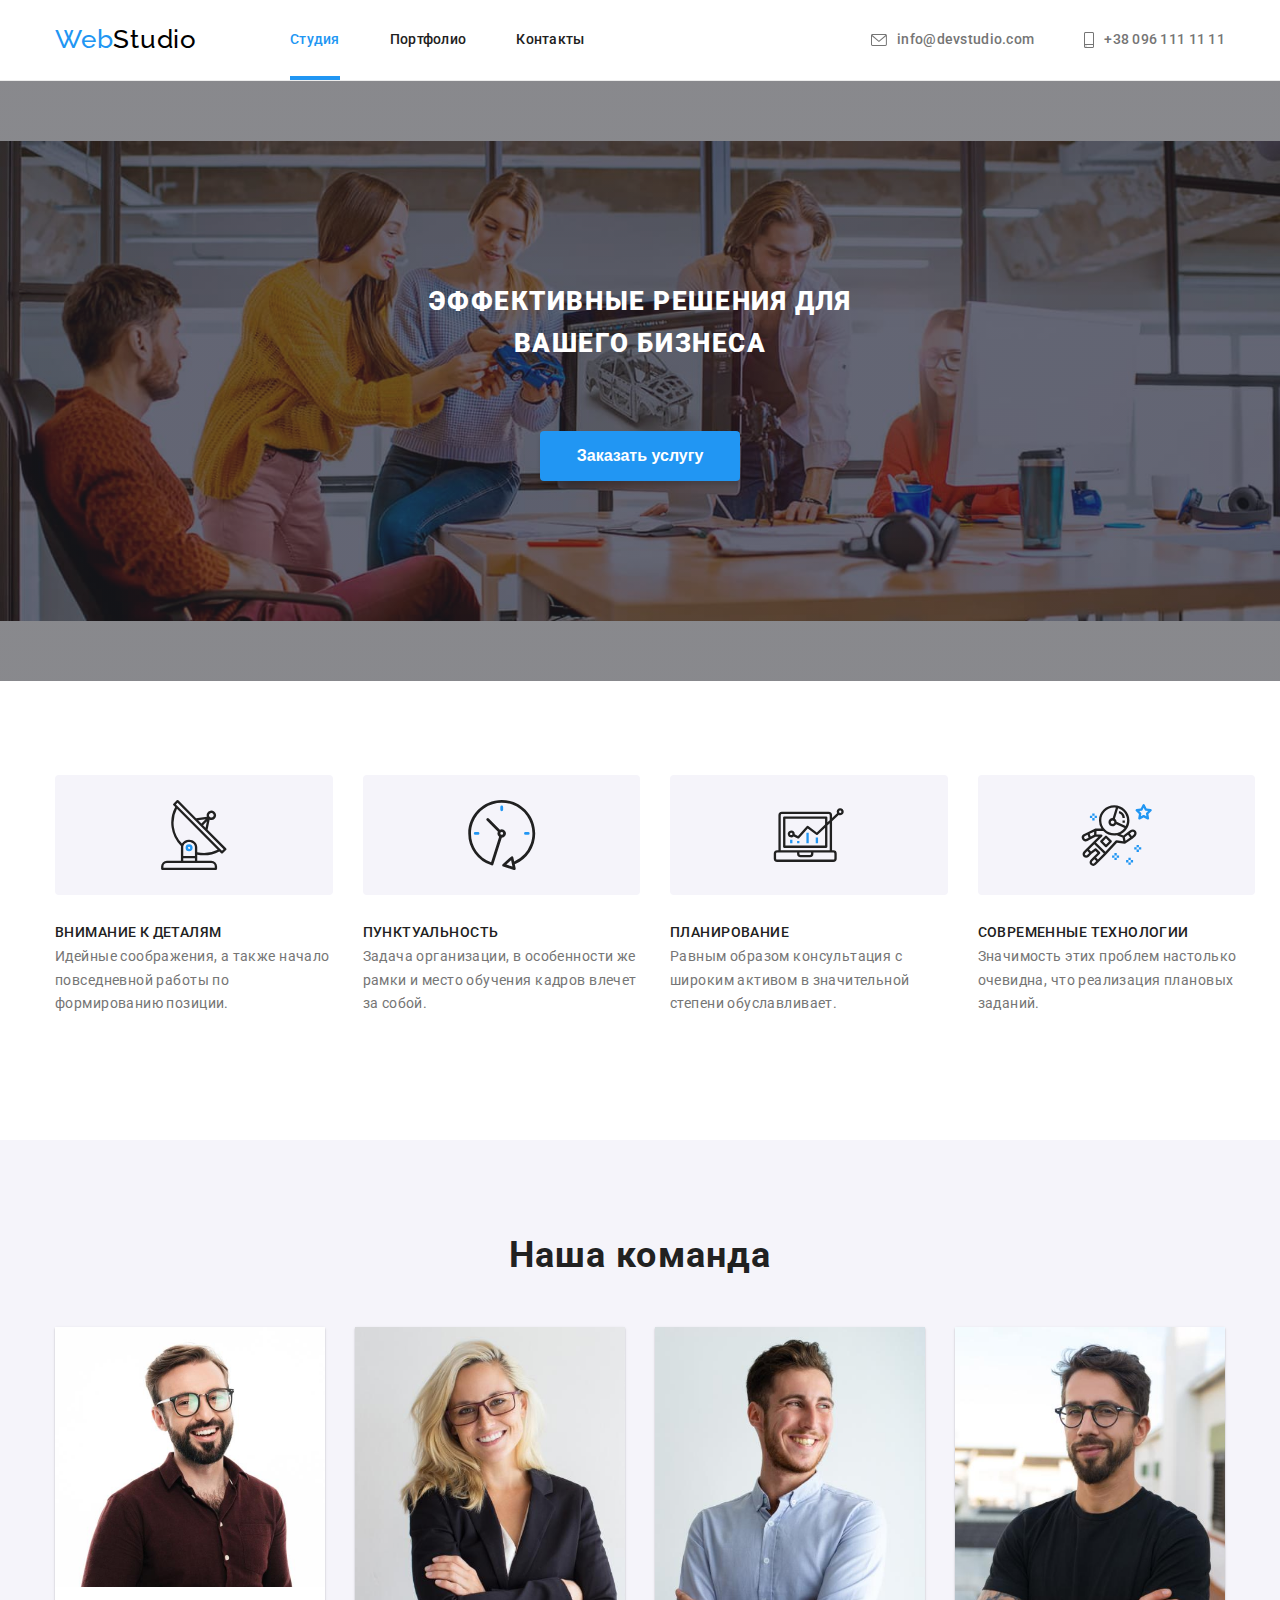
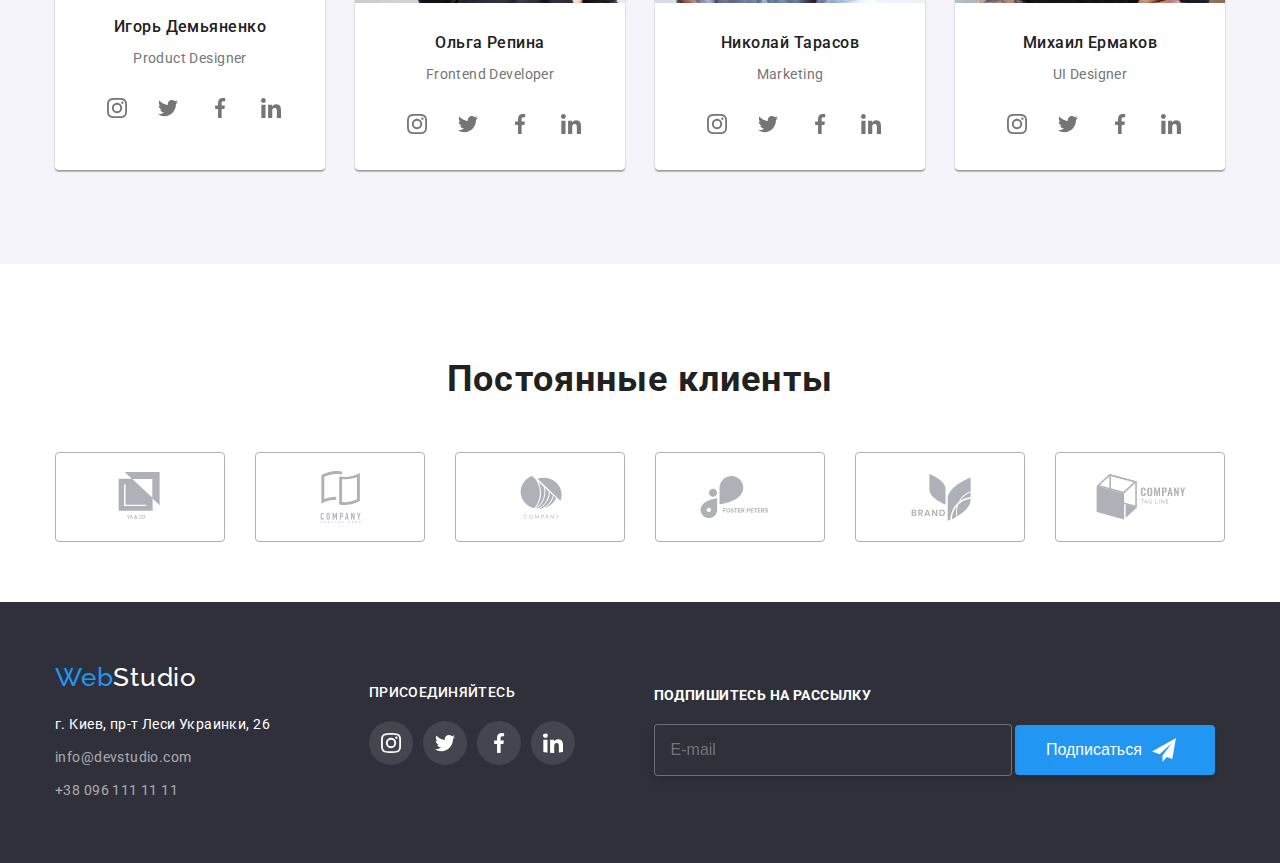
==== commit 13634e85: "застрял на отзывчивых контентных изображениях" ====
--- a/index.html
+++ b/index.html
@@ -160,14 +160,60 @@
                         <sourse srcset="./images/team_o1-450.webp 480w, ./images/team_01-450@2x.webp 480w " type="image/webp" />
                      </picture>
 
-                     
-                     <img class="team__image" srcset="
-                        ./images/team_01-450.jpg 1x,
+         <!-- ВАРИАНТ №1 -->
+                     <!-- <img class="team__image" srcset="
+                        ./images/team_01-450.jpg,
                         ./images/team_01-450@2x.jpg 2x
                         " 
                         src="./images/team_01-450.jpg" 
                         alt="Игорь Демьяненко"
-                        width="100%" >
+                        width="100%" > -->
+         <!-- ВАРИАНТ №2 -->
+                        <!-- <img srcset="
+                        ./images/team_01-270.jpg 270w,
+                        ./images/team_01-354.jpg 354w,
+                        ./images/team_01-450.jpg 450w,
+                        ./images/team_01-270@2x.jpg 270w 2x,
+                        ./images/team_01-354@2x.jpg 354w 2x,
+                        ./images/team_01-450@2x.jpg 450w 2x
+                        " 
+                        src="./images/team_01-450.jpg" 
+                        alt="Игорь Демьяненко"
+                        sizes="(min-width: 1200px) 270px, (min-width: 768px) 354px, 450px"
+                        > -->
+         <!-- ВАРИАНТ №3 -->
+                        <!-- <img class="team__image"
+                        srcset="
+                        ./images/team_01-270.jpg 270w,
+                        ./images/team_01-354.jpg 354w,
+                        ./images/team_01-450.jpg 450w,
+                        ./images/team_01-450@2x.jpg 2x
+                        " 
+                        src="./images/team_01-270.jpg" 
+                        alt="Игорь Демьяненко"
+                        sizes="(min-width: 1200px) 270px, (min-width: 768px) 354px, 450px"
+                        > -->
+
+         <!-- ВАРИАНТ №4 -->
+                        <picture> 
+                           <source
+                              srcset="
+                              ./images/team_01-270@2x.jpg 2x,
+                              ./images/team_01-354@2x.jpg 2x,
+                              ./images/team_01-450@2x.jpg 2x
+                              "
+                              type="image/jpg"
+                           />
+                           <img 
+                              srcset="
+                              ./images/team_01-270.jpg 270w,
+                              ./images/team_01-354.jpg 354w,
+                              ./images/team_01-450.jpg 450w
+                              " 
+                              src="./images/team_01-450.jpg" 
+                              alt="Игорь Демьяненко"
+                              sizes="(min-width: 1200px) 270px, (min-width: 768px) 354px, 450px">
+                        </picture>
                      <div class="team__name">
                         <h3 class="team__title">Игорь Демьяненко</h3>
                         <p class="team__position">Product Designer</p>
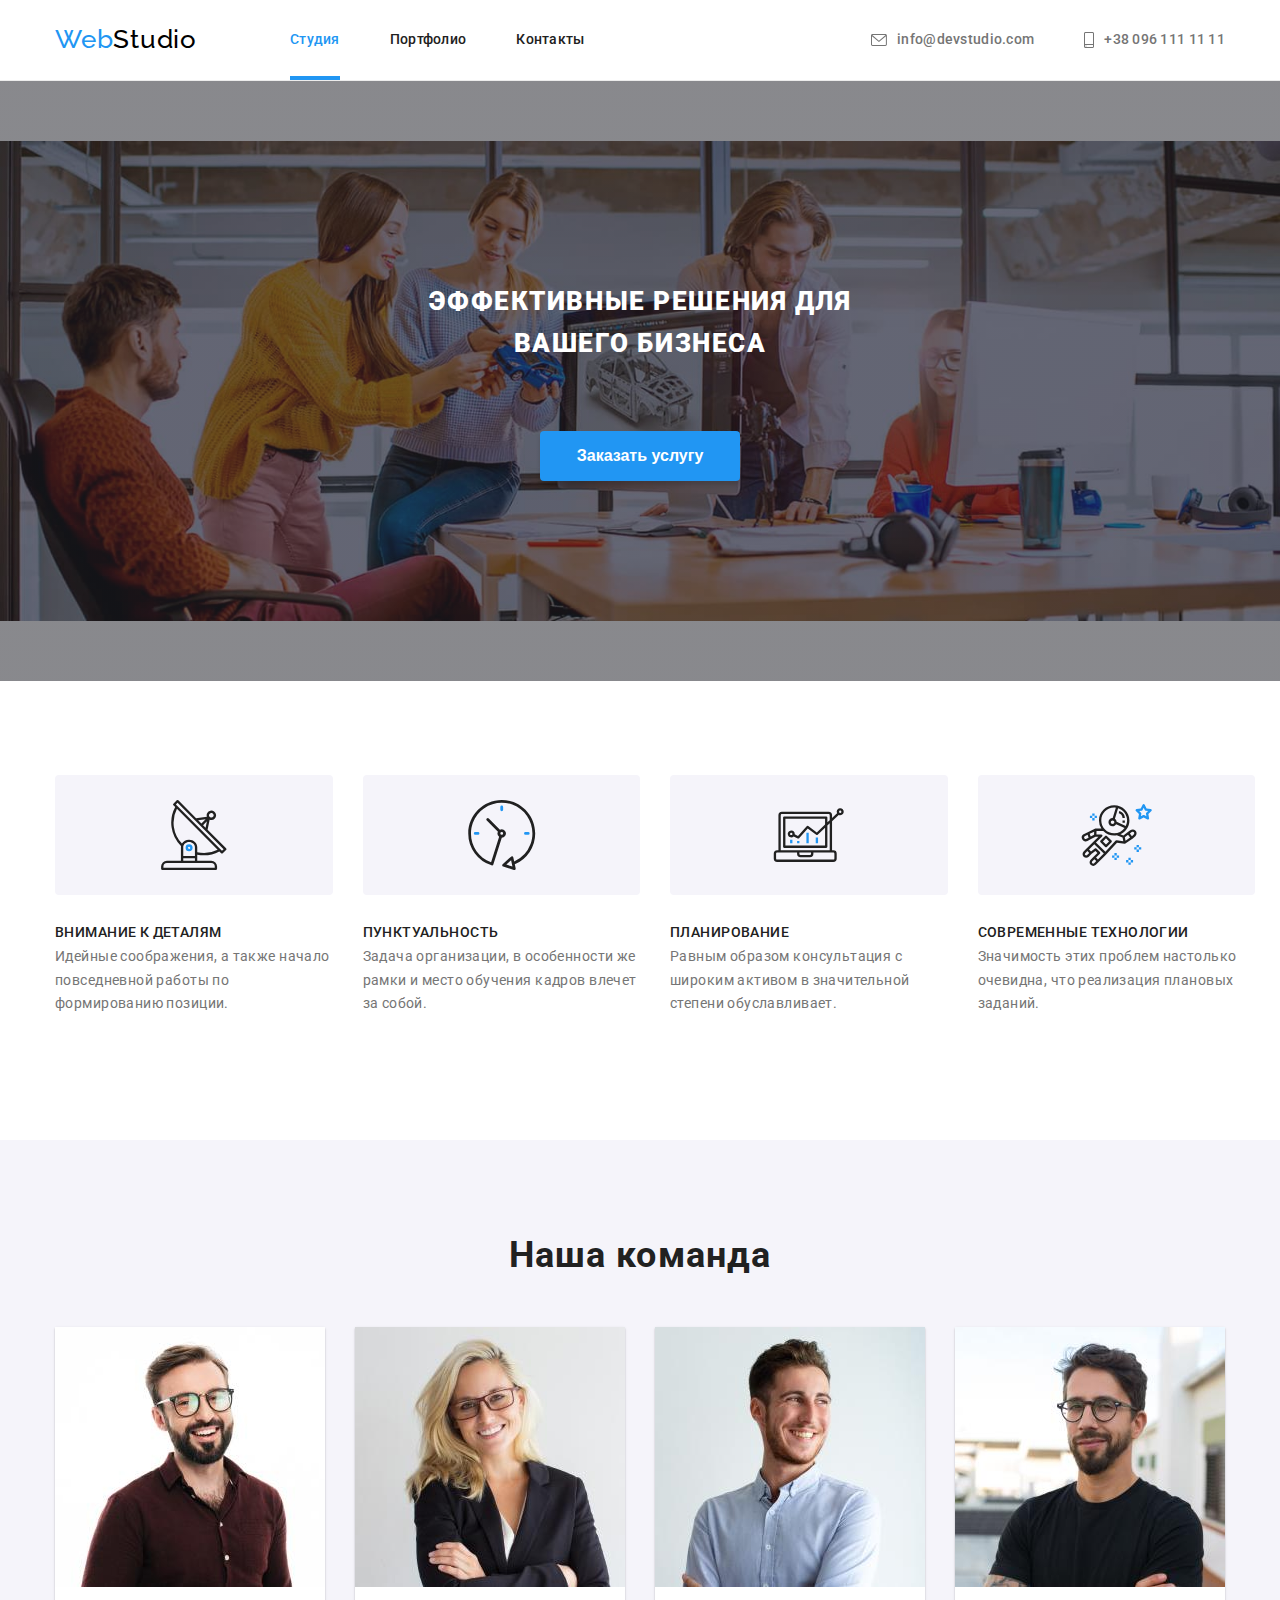
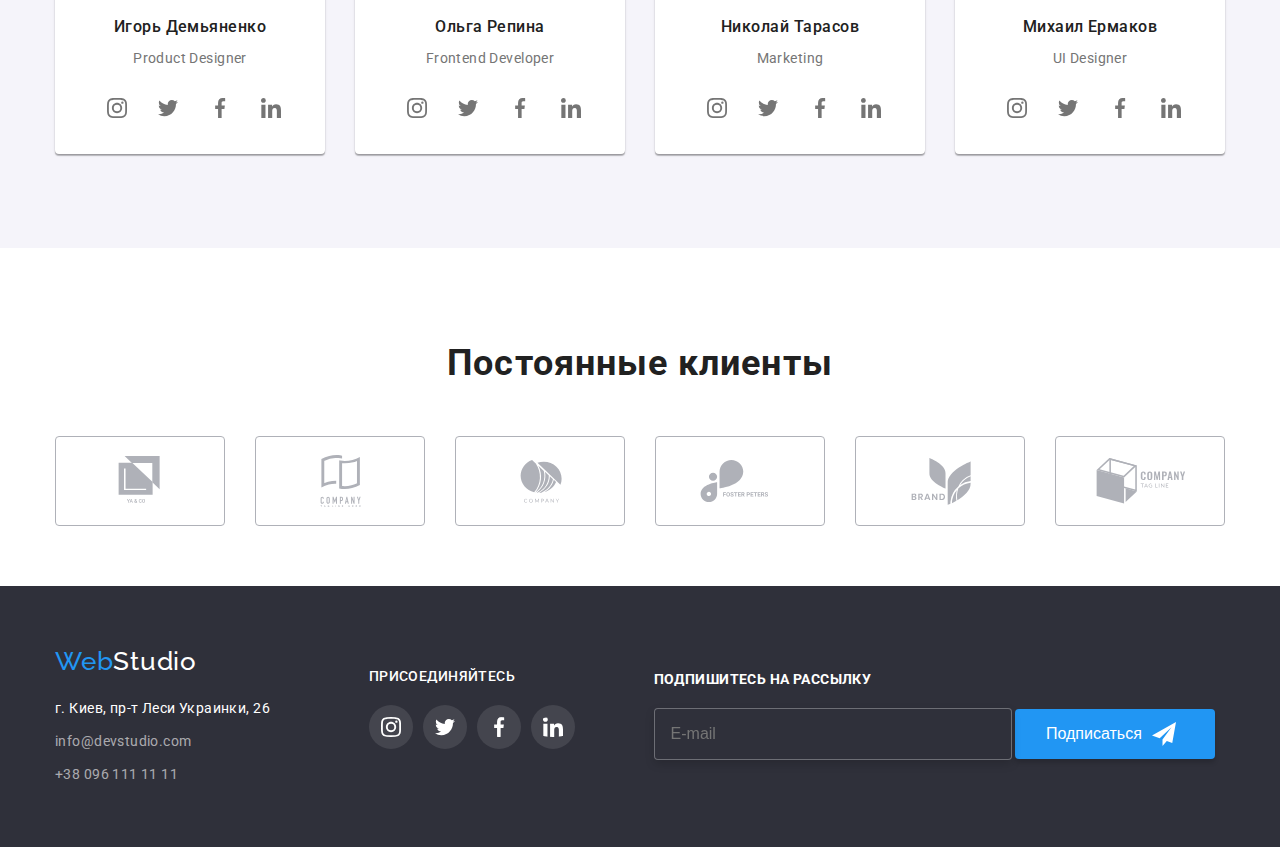
==== commit b548f62d: "доделал отзывчивые изображения в портфолио" ====
--- a/index.html
+++ b/index.html
@@ -156,9 +156,7 @@
                <li class="team__item">
                   <a href="" class="link">
 
-                     <picture>
-                        <sourse srcset="./images/team_o1-450.webp 480w, ./images/team_01-450@2x.webp 480w " type="image/webp" />
-                     </picture>
+                     
 
          <!-- ВАРИАНТ №1 -->
                      <!-- <img class="team__image" srcset="
@@ -195,7 +193,7 @@
                         > -->
 
          <!-- ВАРИАНТ №4 -->
-                        <picture> 
+                        <!-- <picture> 
                            <source
                               srcset="
                               ./images/team_01-270@2x.jpg 2x,
@@ -213,6 +211,32 @@
                               src="./images/team_01-450.jpg" 
                               alt="Игорь Демьяненко"
                               sizes="(min-width: 1200px) 270px, (min-width: 768px) 354px, 450px">
+                        </picture> -->
+                        <picture>
+                           <sourse 
+                              srcset="
+                                 ./images/team_01-270.webp 270w,
+                                 ./images/team_01-354.webp 354w,
+                                 ./images/team_01-450.webp 450w,
+                                 ./images/team_01-270@2x.webp 540w,
+                                 ./images/team_01-354@2x.webp 708w,
+                                 ./images/team_01-450@2x.webp 900w
+                                 " 
+                              type="image/webp" />
+                        
+                        <img
+                           srcset="
+                           ./images/team_01-270.jpg 270w,
+                           ./images/team_01-354.jpg 354w,
+                           ./images/team_01-450.jpg 450w,
+                           ./images/team_01-270@2x.jpg 540w,
+                           ./images/team_01-354@2x.jpg 708w,
+                           ./images/team_01-450@2x.jpg 900w
+                           " 
+                           src="./images/team_01-450.jpg"
+                           sizes="(min-width: 1200px) 270px, (min-width: 768px) 354px, 450px" 
+                           alt="Игорь Демьяненко"
+                        >
                         </picture>
                      <div class="team__name">
                         <h3 class="team__title">Игорь Демьяненко</h3>
@@ -252,12 +276,19 @@
                </li>
                <li class="team__item">
                   <a href="" class="link">
-                     <img class="team__image" 
+                     <img 
                         srcset="
-                        ./images/team_02-450.jpg 1x, 
-                        ./images/team_02-450@2x.jpg 2x
-                        " src="./images/team_02-450.jpg"  
-                     alt="Ольга Репина">
+                           ./images/team_02-270.jpg 270w,
+                           ./images/team_02-354.jpg 354w,
+                           ./images/team_02-450.jpg 450w,
+                           ./images/team_02-270@2x.jpg 540w,
+                           ./images/team_02-354@2x.jpg 708w,
+                           ./images/team_02-450@2x.jpg 900w
+                           " 
+                        src="./images/team_02-450.jpg"
+                        sizes="(min-width: 1200px) 270px, (min-width: 768px) 354px, 450px"  
+                        alt="Ольга Репина"
+                     >
                      <div class="team__name">
                         <h3 class="team__title">Ольга Репина</h3>
                         <p class="team__position">Frontend Developer</p>
@@ -296,13 +327,19 @@
                </li>
                <li class="team__item">
                   <a href="" class="link">
-                     <img class="team__image" 
+                     <img 
                         srcset="
-                        ./images/team_03-450.jpg 1x, 
-                        ./images/team_03-450@2x.jpg 2x
-                        " 
-                        src="./images/team_03-450.jpg"  
-                        alt="Николай Тарасов" >
+                           ./images/team_03-270.jpg 270w,
+                           ./images/team_03-354.jpg 354w,
+                           ./images/team_03-450.jpg 450w,
+                           ./images/team_03-270@2x.jpg 540w,
+                           ./images/team_03-354@2x.jpg 708w,
+                           ./images/team_03-450@2x.jpg 900w
+                           " 
+                        src="./images/team_03-450.jpg"
+                        sizes="(min-width: 1200px) 270px, (min-width: 768px) 354px, 450px"  
+                        alt="Николай Тарасов" 
+                     >
                      <div class="team__name">
                         <h3 class="team__title">Николай Тарасов</h3>
                         <p class="team__position">Marketing</p>
@@ -341,12 +378,19 @@
                </li>
                <li class="team__item">
                   <a href="" class="link">
-                     <img class="team__image" 
-                     srcset="
-                        ./images/team_04-450.jpg 1x, 
-                        ./images/team_04-450@2x.jpg 2x
-                        " src="./images/team_04-450.jpg" 
-                     alt="Михаил Ермаков">
+                     <img 
+                        srcset="
+                           ./images/team_04-270.jpg 270w,
+                           ./images/team_04-354.jpg 354w,
+                           ./images/team_04-450.jpg 450w,
+                           ./images/team_04-270@2x.jpg 540w,
+                           ./images/team_04-354@2x.jpg 708w,
+                           ./images/team_04-450@2x.jpg 900w
+                           " 
+                        src="./images/team_04-450.jpg"
+                        sizes="(min-width: 1200px) 270px, (min-width: 768px) 354px, 450px" 
+                        alt="Михаил Ермаков"
+                     >
                      <div class="team__name">
                         <h3 class="team__title">Михаил Ермаков</h3>
                         <p class="team__position">UI Designer</p>
--- a/css/main.css
+++ b/css/main.css
@@ -1338,11 +1338,11 @@
   left: 0;
   visibility: visible;
   opacity: 1;
+  z-index: 4;
   pointer-events: visible;
   width: 100vw;
   height: 100vh;
   background: rgba(0, 0, 0, 0.2);
-  z-index: 1;
 }
 
 .is-hidden {
@@ -1361,16 +1361,17 @@
   position: absolute;
   top: 50%;
   left: 50%;
-  -webkit-transform: translate(-50%, -50%);
-          transform: translate(-50%, -50%);
+  -webkit-transform: translate(-50%, -65%);
+          transform: translate(-50%, -65%);
   -webkit-transition-duration: 400ms;
           transition-duration: 400ms;
   -webkit-transition-timing-function: cubic-bezier(0.075, 0.82, 0.165, 1);
           transition-timing-function: cubic-bezier(0.075, 0.82, 0.165, 1);
   opacity: 1;
   width: 100vw;
-  height: 100vh;
+  height: auto;
   margin: 93px 15px;
+  padding-bottom: 40px;
   background: #ffffff;
   -webkit-box-shadow: 0px 1px 3px rgba(0, 0, 0, 0.12), 0px 1px 1px rgba(0, 0, 0, 0.14), 0px 2px 1px rgba(0, 0, 0, 0.2);
           box-shadow: 0px 1px 3px rgba(0, 0, 0, 0.12), 0px 1px 1px rgba(0, 0, 0, 0.14), 0px 2px 1px rgba(0, 0, 0, 0.2);
@@ -1390,6 +1391,8 @@
   .modal {
     width: 528px;
     height: 581px;
+    -webkit-transform: translate(-50%, -50%);
+            transform: translate(-50%, -50%);
   }
 }
 
@@ -1621,7 +1624,7 @@
   -webkit-box-pack: center;
       -ms-flex-pack: center;
           justify-content: center;
-  margin-top: 94px;
+  margin-top: 60px;
   margin-bottom: 50px;
 }
 
@@ -1700,9 +1703,9 @@
 }
 
 .work__item {
-  width: 370px;
+  width: 450px;
   height: 404px;
-  margin: 15px;
+  margin-bottom: 30px;
   background: #ffffff;
   border: 1px solid #eeeeee;
   -webkit-transition: 250ms cubic-bezier(0.4, 0, 0.2, 1);
@@ -1722,6 +1725,7 @@
 @media screen and (min-width: 768px) {
   .work__item {
     width: calc((100% - 15px * 4) / 2);
+    margin: 15px;
   }
 }
 
--- a/css/main.min.css
+++ b/css/main.min.css
@@ -1,2 +1,2 @@
-html{-webkit-box-sizing:border-box;box-sizing:border-box}*,*::after,*::before{-webkit-box-sizing:inherit;box-sizing:inherit}h1,h2,h3,h4,h5,h6,p{margin:0}img{display:block;max-width:100%;height:auto}.visually-hidden{position:absolute !important;clip:rect(1px 1px 1px 1px);clip:rect(1px, 1px, 1px, 1px);padding:0 !important;border:0 !important;height:1px !important;width:1px !important;overflow:hidden}.list{list-style:none;padding:0;margin:0}.link{color:#757575;text-decoration:none}body{margin:0;color:#757575;background-color:#fff;font-family:Roboto;font-size:14px;line-height:1.7;letter-spacing:0.03em}.section__title{margin-bottom:30px}@media screen and (min-width: 1200px){.section__title{margin-bottom:50px}}.logo{color:#000;font-family:Raleway;font-weight:500;font-size:24px;line-height:1.2;letter-spacing:0.03em}@media screen and (min-width: 768px){.logo{font-size:24px;margin-right:88px}}@media screen and (min-width: 1200px){.logo{font-size:26px;margin-right:93px}}.logo--rev{color:#fff}.logo__accent{color:#2196f3}.head-section{border-bottom:1px solid #ececec}.head-section__containter{position:relative;margin-left:auto;margin-right:auto;padding-left:15px;padding-right:15px;height:60px}@media screen and (min-width: 480px){.head-section__containter{width:480px}}@media screen and (min-width: 768px){.head-section__containter{width:768px}}@media screen and (min-width: 1200px){.head-section__containter{width:1200px}}@media screen and (min-width: 480px){.head-section__containter{width:480px}}@media screen and (min-width: 768px){.head-section__containter{width:768px;height:80px}}@media screen and (min-width: 1200px){.head-section__containter{width:1200px;height:80px;margin-bottom:0}}.main-nav{display:-webkit-box;display:-ms-flexbox;display:flex;-webkit-box-align:center;-ms-flex-align:center;align-items:center;-webkit-box-pack:justify;-ms-flex-pack:justify;justify-content:space-between;min-height:60px}@media screen and (min-width: 768px){.main-nav{display:-webkit-box;display:-ms-flexbox;display:flex;-webkit-box-align:center;-ms-flex-align:center;align-items:center;-webkit-box-pack:justify;-ms-flex-pack:justify;justify-content:space-between;min-height:80px}}.menu-button{display:-webkit-inline-box;display:-ms-inline-flexbox;display:inline-flex;margin:0;padding:0;border:none;background-color:transparent;z-index:2}.menu-button .icon-menu{display:block}.menu-button .icon-cross{display:none}.menu-button.is-open .icon-menu{display:none}.menu-button.is-open .icon-cross{display:block}@media screen and (min-width: 768px){.menu-button{display:none}}@media screen and (max-width: 767px){.main-nav__menu{display:none}}.main-nav__menu.is-open{display:-webkit-box;display:-ms-flexbox;display:flex;-webkit-box-orient:vertical;-webkit-box-direction:normal;-ms-flex-direction:column;flex-direction:column;-webkit-box-pack:justify;-ms-flex-pack:justify;justify-content:space-between;z-index:1;position:absolute;top:0;left:0;width:480px;height:796px;padding:48px 40px;background-color:#fff;text-align:left;font-size:40px;line-height:1.2;font-weight:500;letter-spacing:2%}@media screen and (min-width: 768px){.main-nav__menu{display:-webkit-box;display:-ms-flexbox;display:flex;-webkit-box-align:center;-ms-flex-align:center;align-items:center;margin-right:auto;-webkit-box-pack:justify;-ms-flex-pack:justify;justify-content:space-between;width:100%}}@media screen and (min-width: 1200px){.main-nav__menu{width:100%}}.menu-button.is-open .icon-cross{display:block}@media screen and (min-width: 768px){.page-nav{display:-webkit-box;display:-ms-flexbox;display:flex;-webkit-box-align:center;-ms-flex-align:center;align-items:center}}.page-nav__link{display:inline-block;padding-bottom:32px;color:#212121}.page-nav__link:hover,.page-nav__link:focus{color:#2196f3}@media screen and (min-width: 768px){.page-nav__link{display:-webkit-inline-box;display:-ms-inline-flexbox;display:inline-flex;-webkit-box-align:center;-ms-flex-align:center;align-items:center;height:100%;padding-top:21px;padding-bottom:21px;color:#212121;font-weight:500;font-size:14px;line-height:1.1;letter-spacing:0.02em}}@media screen and (max-width: 767px){.page-nav__link{margin:0}}@media screen and (min-width: 480px){.page-nav__link{position:relative;height:80px}}@media screen and (max-width: 767px){.contacts{display:-webkit-box;display:-ms-flexbox;display:flex;-webkit-box-orient:vertical;-webkit-box-direction:reverse;-ms-flex-direction:column-reverse;flex-direction:column-reverse;margin-bottom:64px}}@media screen and (max-width: 767px){.contacts{margin-top:auto}}@media screen and (min-width: 768px){.contacts{display:block}}@media screen and (min-width: 1200px){.contacts{display:-webkit-box;display:-ms-flexbox;display:flex;-webkit-box-align:center;-ms-flex-align:center;align-items:center;margin-left:auto}}@media screen and (min-width: 480px){.page-nav__item:not(:last-child){margin-right:50px}}@media screen and (min-width: 1200px){.contacts__item:not(:last-child){margin-right:50px}}.page-nav__current{color:#2196f3}@media screen and (min-width: 768px){.page-nav__current::after{display:inline-block;position:absolute;content:'';bottom:0;left:0;width:100%;height:4px;margin:0;padding:0;background-color:#2196f3}}.contacts__link{display:-webkit-inline-box;display:-ms-inline-flexbox;display:inline-flex;-webkit-box-align:center;-ms-flex-align:center;align-items:center;color:#757575;font-weight:500;font-size:14px;line-height:1.1;letter-spacing:0.02em;-webkit-transform:250ms cubic-bezier(0.4, 0, 0.2, 1);transform:250ms cubic-bezier(0.4, 0, 0.2, 1)}@media screen and (max-width: 767px){.contacts__link{display:-webkit-inline-box;display:-ms-inline-flexbox;display:inline-flex;padding-bottom:0;font-size:34px;line-height:1.2}}@media screen and (min-width: 768px){.contacts__link{padding-bottom:10px}}@media screen and (min-width: 1200px){.contacts__link{padding-top:21px;padding-bottom:21px}}.contacts__link:hover,.contacts__link:focus{color:#2196f3}@media screen and (max-width: 767px){.contacts__item{margin:0}}@media screen and (min-width: 768px){.contacts__item{padding:0}}.contacts__icon{display:-webkit-inline-box;display:-ms-inline-flexbox;display:inline-flex;-webkit-box-align:center;-ms-flex-align:center;align-items:center;margin-right:10px;fill:currentColor}@media screen and (max-width: 767px){.contacts__icon{display:none}}@media screen and (max-width: 767px){.contacts--phone{color:#2196f3}}@media screen and (max-width: 767px){.contacts--mail{font-size:24px;line-height:1.12;font-weight:500}}@media screen and (max-width: 767px){.social-menu{display:-webkit-box;display:-ms-flexbox;display:flex;margin-right:auto;padding:0;width:357px}}@media screen and (min-width: 768px){.social-menu{display:none}}.social-menu__item{font-size:18px;line-height:1.2;font-weight:500}.social-menu__item a{text-decoration:none;color:#2196f3}.social-menu__item:not(:last-child){padding-right:10px;border-right:1px solid rgba(33,33,33,0.2)}.social-menu__item:not(:first-child){padding-left:10px}@media screen and (min-width: 768px){.social-menu__item{display:none}}.hero{background-color:#c4c4c4}.hero__container{height:600px;margin-left:auto;margin-right:auto;margin-top:0;margin-bottom:60px;padding-left:0;padding-right:0;padding-top:200px;text-align:center}@media screen and (min-width: 480px){.hero__container{width:480px}}@media screen and (min-width: 768px){.hero__container{max-width:768px}}@media screen and (min-width: 1200px){.hero__container{max-width:1600px;margin-bottom:94px}}@media screen and (max-width: 767px){.hero__overlay{margin-right:auto;margin-left:auto;background-image:-webkit-gradient(linear, left top, right top, from(rgba(47,48,58,0.4)), to(rgba(47,48,58,0.4))),url(../../images/hero-480.jpg);background-image:linear-gradient(to right, rgba(47,48,58,0.4), rgba(47,48,58,0.4)),url(../../images/hero-480.jpg);background-repeat:no-repeat;background-size:contain;background-position:center}}@media screen and (min-device-pixel-ratio: 2), screen and (-webkit-min-device-pixel-ratio: 2), screen and (min-resolution: 192dpi), screen and (min-resolution: 2dppx){.hero__overlay{background-image:-webkit-gradient(linear, left top, right top, from(rgba(47,48,58,0.4)), to(rgba(47,48,58,0.4))),url(../../images/hero-480@2x.jpg);background-image:linear-gradient(to right, rgba(47,48,58,0.4), rgba(47,48,58,0.4)),url(../../images/hero-480@2x.jpg)}}@media screen and (min-width: 768px) and (max-width: 1199px){.hero__overlay{background-image:-webkit-gradient(linear, left top, right top, from(rgba(47,48,58,0.4)), to(rgba(47,48,58,0.4))),url(../../images/hero-768.jpg);background-image:linear-gradient(to right, rgba(47,48,58,0.4), rgba(47,48,58,0.4)),url(../../images/hero-768.jpg);background-repeat:no-repeat;background-size:contain;background-position:center}}@media screen and (min-width: 768px) and (max-width: 1199px) and (min-device-pixel-ratio: 2), screen and (min-width: 768px) and (max-width: 1199px) and (-webkit-min-device-pixel-ratio: 2), screen and (min-width: 768px) and (max-width: 1199px) and (min-resolution: 192dpi), screen and (min-width: 768px) and (max-width: 1199px) and (min-resolution: 2dppx){.hero__overlay{background-image:-webkit-gradient(linear, left top, right top, from(rgba(47,48,58,0.4)), to(rgba(47,48,58,0.4))),url(../../images/hero-768@2x.jpg);background-image:linear-gradient(to right, rgba(47,48,58,0.4), rgba(47,48,58,0.4)),url(../../images/hero-768@2x.jpg)}}@media screen and (min-width: 1200px){.hero__overlay{background-image:-webkit-gradient(linear, left top, right top, from(rgba(47,48,58,0.4)), to(rgba(47,48,58,0.4))),url(../../images/hero-1600.jpg);background-image:linear-gradient(to right, rgba(47,48,58,0.4), rgba(47,48,58,0.4)),url(../../images/hero-1600.jpg);background-repeat:no-repeat;background-size:contain;background-position:center}}@media screen and (min-width: 1200px) and (min-device-pixel-ratio: 2), screen and (min-width: 1200px) and (-webkit-min-device-pixel-ratio: 2), screen and (min-width: 1200px) and (min-resolution: 192dpi), screen and (min-width: 1200px) and (min-resolution: 2dppx){.hero__overlay{background-image:-webkit-gradient(linear, left top, right top, from(rgba(47,48,58,0.4)), to(rgba(47,48,58,0.4))),url(../../images/hero-1600@2x.jpg);background-image:linear-gradient(to right, rgba(47,48,58,0.4), rgba(47,48,58,0.4)),url(../../images/hero-1600@2x.jpg)}}.hero__title{color:#fff;text-align:center;margin-top:0;margin-bottom:30px;height:120px;font-weight:900;font-size:26px;line-height:1.6;letter-spacing:0.06em;text-transform:uppercase}.hero__button{width:200px;height:50px;background-color:#2196f3;color:#fff;-webkit-box-shadow:0px 4px 4px rgba(0,0,0,0.15);box-shadow:0px 4px 4px rgba(0,0,0,0.15);border-color:transparent;border-radius:4px;margin-right:auto;margin-left:auto;font-weight:bold;font-size:16px;line-height:1.9}.features__container{margin-left:auto;margin-right:auto;padding-left:15px;padding-right:15px;margin-bottom:60px}@media screen and (min-width: 480px){.features__container{width:480px}}@media screen and (min-width: 768px){.features__container{width:768px}}@media screen and (min-width: 1200px){.features__container{width:1200px}}@media screen and (min-width: 768px){.feature__list{width:768px;display:-webkit-box;display:-ms-flexbox;display:flex;-ms-flex-wrap:wrap;flex-wrap:wrap;-webkit-box-pack:justify;-ms-flex-pack:justify;justify-content:space-between}}@media screen and (min-width: 1200px){.feature__list{width:1200px;margin-bottom:94px}}@media screen and (min-width: 768px) and (max-width: 1199px){.feature__item{width:calc((100% - 15px * 4) / 2);margin:15px}}@media screen and (min-width: 1200px){.feature__item{width:calc((100% - 15px * 6) / 4);margin-bottom:30px}}.feature__title{display:-webkit-inline-box;display:-ms-inline-flexbox;display:inline-flex;margin-top:30px;color:#212121}.section__title{color:#212121;margin-bottom:50px;font-weight:bold;font-size:36px;line-height:1.2;text-align:center;letter-spacing:0.03em}.feature__box{display:-webkit-inline-box;display:-ms-inline-flexbox;display:inline-flex;-webkit-box-pack:center;-ms-flex-pack:center;justify-content:center;width:100%;height:120px;padding-top:25px;padding-bottom:25px;border-radius:4px;background-color:#f5f4fa}.icon-antenna,.icon-clock,.icon-diagram,.icon-astronaut{width:70px;height:70px;margin-right:auto;margin-left:auto}.feature__title{color:#212121;font-weight:500;font-size:14px;line-height:1.14;letter-spacing:0.03em;text-transform:uppercase}.our-works__container{display:none}@media screen and (min-width: 1200px){.our-works__container{margin-left:auto;margin-right:auto;padding-left:15px;padding-right:15px;width:1200px;margin-bottom:94px}}@media screen and (min-width: 1200px) and (min-width: 480px){.our-works__container{width:480px}}@media screen and (min-width: 1200px) and (min-width: 768px){.our-works__container{width:768px}}@media screen and (min-width: 1200px) and (min-width: 1200px){.our-works__container{width:1200px}}.our-works__list{display:-webkit-box;display:-ms-flexbox;display:flex;-webkit-box-pack:justify;-ms-flex-pack:justify;justify-content:space-between;margin:0;padding:0}.our-works__thumb{position:relative;max-width:100%;height:100%}.our-works__label{position:absolute;bottom:0;left:0;width:100%;padding-top:27px;padding-bottom:27px;font-family:Roboto;font-weight:bold;font-size:14px;line-height:1.14;text-align:center;letter-spacing:0.03em;text-transform:uppercase;background:rgba(47,48,58,0.8);color:#fff}.team__container{margin-left:auto;margin-right:auto;padding-left:15px;padding-right:15px;padding-top:60px;margin-bottom:60px}@media screen and (min-width: 480px){.team__container{width:480px}}@media screen and (min-width: 768px){.team__container{width:768px}}@media screen and (min-width: 1200px){.team__container{width:1200px}}@media screen and (min-width: 1200px){.team__container{padding-top:94px;margin-bottom:94px}}.team__section{background-color:#f5f4fa}.team__list{padding-bottom:60px;text-align:center}@media screen and (min-width: 480px){.team__list{width:480px}}@media screen and (min-width: 768px){.team__list{width:768px;display:-webkit-box;display:-ms-flexbox;display:flex;-ms-flex-wrap:wrap;flex-wrap:wrap;-webkit-box-pack:justify;-ms-flex-pack:justify;justify-content:space-between;margin-left:-15px;margin-right:-15px}}@media screen and (min-width: 1200px){.team__list{width:1200px;padding-bottom:94px}}.team__item{display:block;width:450px;margin-left:auto;margin-right:auto;margin-bottom:30px;padding-bottom:24px;background-color:#fff;-webkit-box-shadow:0px 1px 3px rgba(0,0,0,0.12),0px 1px 1px rgba(0,0,0,0.14),0px 2px 1px rgba(0,0,0,0.2);box-shadow:0px 1px 3px rgba(0,0,0,0.12),0px 1px 1px rgba(0,0,0,0.14),0px 2px 1px rgba(0,0,0,0.2);border-radius:0px 0px 4px 4px}@media screen and (min-width: 768px) and (max-width: 1199px){.team__item{width:calc((100% - 15px * 4) / 2);margin-left:15px;margin-right:15px;margin-bottom:30px}}@media screen and (min-width: 1200px){.team__item{width:calc((100% - 15px * 8) / 4);margin-bottom:0}}.team__name{margin-top:30px;text-align:center}.team__title{color:#212121;font-weight:500;font-size:16px;line-height:1.2;text-align:center;letter-spacing:0.03em}.team__position{margin-top:10px}.socials{display:-webkit-box;display:-ms-flexbox;display:flex;width:206px;height:44px;margin-top:16px;margin-left:auto;margin-right:auto;padding:0;list-style:none;-webkit-box-pack:justify;-ms-flex-pack:justify;justify-content:space-between;-webkit-box-align:center;-ms-flex-align:center;align-items:center}.socials__item{display:-webkit-inline-box;display:-ms-inline-flexbox;display:inline-flex;-webkit-box-pack:center;-ms-flex-pack:center;justify-content:center;-webkit-box-align:center;-ms-flex-align:center;align-items:center;width:44px;height:44px;-webkit-transition:250ms cubic-bezier(0.4, 0, 0.2, 1);transition:250ms cubic-bezier(0.4, 0, 0.2, 1)}.socials__item:hover,.socials__item:focus{background-color:#2196f3;border-radius:50%}.socials__link{display:-webkit-inline-box;display:-ms-inline-flexbox;display:inline-flex;margin:0;padding:0}.socials__icon{width:44px;height:44px;padding-top:12px;padding-bottom:12px;fill:currentColor}.socials__icon:hover{fill:#fff}.clients__container{margin-left:auto;margin-right:auto;padding-left:15px;padding-right:15px;margin-bottom:60px}@media screen and (min-width: 480px){.clients__container{width:480px}}@media screen and (min-width: 768px){.clients__container{width:768px}}@media screen and (min-width: 1200px){.clients__container{width:1200px}}.clients__list{display:-webkit-box;display:-ms-flexbox;display:flex;-ms-flex-wrap:wrap;flex-wrap:wrap;padding:0;margin:-15px;-webkit-box-pack:justify;-ms-flex-pack:justify;justify-content:space-between;-webkit-box-align:center;-ms-flex-align:center;align-items:center}@media screen and (min-width: 768px){.clients__list{width:768px}}@media screen and (min-width: 1200px){.clients__list{width:1200px}}.clients__item{display:-webkit-inline-box;display:-ms-inline-flexbox;display:inline-flex;width:calc((100% - 15px * 4) / 2);height:90px;margin:15px;-webkit-box-pack:center;-ms-flex-pack:center;justify-content:center;-webkit-box-align:center;-ms-flex-align:center;align-items:center;border:1px solid #afb1b8;border-radius:4px;-webkit-transition:250ms cubic-bezier(0.4, 0, 0.2, 1);transition:250ms cubic-bezier(0.4, 0, 0.2, 1)}.clients__item:hover,.clients__item:focus{border-color:#2196f3}@media screen and (min-width: 768px){.clients__item{width:calc((100% - 15px * 6) / 3)}}@media screen and (min-width: 1200px){.clients__item{width:calc((100% - 15px * 12) / 6)}}.clients__icon{display:block;width:170px;height:90px;fill:#afb1b8;-webkit-transition:250ms cubic-bezier(0.4, 0, 0.2, 1);transition:250ms cubic-bezier(0.4, 0, 0.2, 1)}.clients__icon:hover,.clients__icon:focus{fill:#2196f3}.footer{background-color:#2f303a}.footer__flex{text-align:center;margin-left:auto;margin-right:auto;padding:60px 15px}@media screen and (min-width: 480px){.footer__flex{width:480px}}@media screen and (min-width: 768px) and (max-width: 1199px){.footer__flex{width:768px;display:-webkit-box;display:-ms-flexbox;display:flex;-webkit-box-align:center;-ms-flex-align:center;align-items:center;-ms-flex-wrap:wrap;flex-wrap:wrap;-webkit-box-pack:justify;-ms-flex-pack:justify;justify-content:space-between}}@media screen and (min-width: 1200px){.footer__flex{display:-webkit-box;display:-ms-flexbox;display:flex;-webkit-box-align:center;-ms-flex-align:center;align-items:center;-webkit-box-pack:justify;-ms-flex-pack:justify;justify-content:space-between;width:1200px;text-align:left}}@media screen and (max-width: 767px){.footer__item{margin-bottom:60px}}@media screen and (min-width: 768px) and (max-width: 1199px){.footer__item{width:calc((100% - 70px * 4) / 2);margin-left:70px;margin-right:70px}}@media screen and (min-width: 1200px){.footer__item{margin-right:70px}}.address{margin-top:20px;color:#fff;font-style:normal;font-size:14px;line-height:1.7;letter-spacing:0.03em}.footer__logo{display:inline-block;margin-top:auto;margin-bottom:auto}@media screen and (min-width: 768px) and (max-width: 1199px){.footer__logo{margin-left:auto;margin-right:auto}}.footer-contacts__link{display:-webkit-inline-box;display:-ms-inline-flexbox;display:inline-flex;padding-top:9px;color:rgba(255,255,255,0.6);font-size:14px;line-height:1.7;letter-spacing:0.03em;-webkit-transition:250ms cubic-bezier(0.4, 0, 0.2, 1);transition:250ms cubic-bezier(0.4, 0, 0.2, 1)}.footer-contacts__link:hover,.footer-contacts__link:focus{color:#fff}.social__title{margin-bottom:20px;color:#fff;font-weight:500;font-size:14px;line-height:1.14;letter-spacing:0.03em;text-transform:uppercase}.socials__icon--darktheme{width:44px;height:44px;padding-top:12px;padding-bottom:12px;fill:#fff;background-color:rgba(255,255,255,0.1);border-radius:50%}@media screen and (min-width: 768px) and (max-width: 1199px){.form{margin-top:60px;margin-left:auto;margin-right:auto}}.subscribe__formfield{margin:0;padding:0}.subscribe__title{display:block;margin-bottom:20px;color:#fff;font-weight:bold;font-size:14px;line-height:1.14;letter-spacing:0.03em;text-transform:uppercase}.subscribe__input{width:100%;padding:15px 16px;font-size:16px;line-height:1.25;background-color:#2f303a;color:rgba(255,255,255,0.6);border:1px solid rgba(255,255,255,0.3);-webkit-box-sizing:border-box;box-sizing:border-box;-webkit-filter:drop-shadow(0px 4px 4px rgba(0,0,0,0.15));filter:drop-shadow(0px 4px 4px rgba(0,0,0,0.15));border-radius:4px}@media screen and (max-width: 1199px){.subscribe__input{margin-bottom:20px}}@media screen and (min-width: 1200px){.subscribe__input{width:358px}}.subscribe__button{width:200px;height:50px;background-color:#2196f3;color:#fff;-webkit-box-shadow:0px 4px 4px rgba(0,0,0,0.15);box-shadow:0px 4px 4px rgba(0,0,0,0.15);border-color:transparent;border-radius:4px;margin-right:10px;padding-left:29px;text-align:left;font-weight:500;font-size:16px;line-height:1.87}.subscribe__button{display:-webkit-inline-box;display:-ms-inline-flexbox;display:inline-flex;-webkit-box-align:center;-ms-flex-align:center;align-items:center}.subscribe__icon{width:24px;height:24px;margin-left:10px}.backdrop{position:fixed;top:0;left:0;visibility:visible;opacity:1;pointer-events:visible;width:100vw;height:100vh;background:rgba(0,0,0,0.2);z-index:1}.is-hidden{opacity:0;pointer-events:none;overflow:hidden}.is-hidden .modal{-webkit-transform:translate(150%, -50%);transform:translate(150%, -50%)}.modal{position:absolute;top:50%;left:50%;-webkit-transform:translate(-50%, -50%);transform:translate(-50%, -50%);-webkit-transition-duration:400ms;transition-duration:400ms;-webkit-transition-timing-function:cubic-bezier(0.075, 0.82, 0.165, 1);transition-timing-function:cubic-bezier(0.075, 0.82, 0.165, 1);opacity:1;width:100vw;height:100vh;margin:93px 15px;background:#ffffff;-webkit-box-shadow:0px 1px 3px rgba(0,0,0,0.12),0px 1px 1px rgba(0,0,0,0.14),0px 2px 1px rgba(0,0,0,0.2);box-shadow:0px 1px 3px rgba(0,0,0,0.12),0px 1px 1px rgba(0,0,0,0.14),0px 2px 1px rgba(0,0,0,0.2);border-radius:4px}@media screen and (min-width: 480px){.modal{width:450px;height:609px;margin-left:auto;margin-right:auto}}@media screen and (min-width: 1200px){.modal{width:528px;height:581px}}.modal__closebutton{position:absolute;right:8px;top:8px;width:30px;height:30px;padding:0;margin:0;border-radius:50%;cursor:pointer}.modal__closebutton:hover{fill:#2196f3}.modal__title{margin-top:40px;margin-bottom:12px;font-weight:bold;font-size:20px;line-height:1.15;text-align:center;letter-spacing:0.03em;color:#212121}.modal__form{width:100%;margin-top:12px;margin-left:auto;margin-right:auto;padding-left:40px;padding-right:40px}@media screen and (min-width: 480px){.modal__form{width:370px;padding:0}}@media screen and (min-width: 1200px){.modal__form{width:448px}}.modal__formfield{position:relative;display:-webkit-box;display:-ms-flexbox;display:flex;-webkit-box-orient:vertical;-webkit-box-direction:normal;-ms-flex-direction:column;flex-direction:column;margin-bottom:10px}.modal__label{margin-bottom:4px;font-size:12px;line-height:1.2;letter-spacing:0.01em}@media screen and (min-width: 1200px){.modal__label{font-size:14px}}.modal__input{width:100%;height:40px;padding-left:43px;border:1px solid rgba(33,33,33,0.2);border-radius:4px;-webkit-transition:border-color 250ms cubic-bezier(0.4, 0, 0.2, 1);transition:border-color 250ms cubic-bezier(0.4, 0, 0.2, 1)}.modal__input:focus{outline:none;border-color:#2196f3}.modal__input:focus+.modal__icon{fill:#2196f3}.modal__icon{position:absolute;left:12px;bottom:10px;fill:#212121;width:18px;height:18px}.modal__comment{resize:none;height:120px;padding:12px 16px;border:1px solid rgba(33,33,33,0.2);border-radius:4px}.modal__comment:focus{outline:none;border-color:#2196f3}.modal__check{position:relative;-webkit-box-align:center;-ms-flex-align:center;align-items:center;margin-left:auto;margin-right:auto}.modal-check__label{font-size:12px}@media screen and (min-width: 1200px){.modal-check__label{font-size:14px}}.modal-check__policy-link{color:#2196f3}.modal-check__input{opacity:0}.modal-check__icon--unchecked{position:absolute;left:2px;top:3px;width:16px;height:16px;opacity:1;-webkit-transition:opacity;transition:opacity}.modal-check__icon--checked{position:absolute;left:2px;top:3px;width:16px;height:16px;opacity:0;-webkit-transition:opacity;transition:opacity}.modal-check__input:checked+.modal-check__label .modal-check__icon--unchecked{opacity:0}.modal-check__input:checked+.modal-check__label .modal-check__icon--checked{opacity:1}.modal-check__button{width:200px;height:50px;background-color:#2196f3;color:#fff;-webkit-box-shadow:0px 4px 4px rgba(0,0,0,0.15);box-shadow:0px 4px 4px rgba(0,0,0,0.15);border-color:transparent;border-radius:4px;display:block;margin-top:30px;margin-right:auto;margin-left:auto;font-weight:bold;font-size:16px;line-height:1.87}.work-section__container{margin-left:auto;margin-right:auto;padding-left:15px;padding-right:15px}@media screen and (min-width: 480px){.work-section__container{width:480px}}@media screen and (min-width: 768px){.work-section__container{width:768px}}@media screen and (min-width: 1200px){.work-section__container{width:1200px}}.filter{display:-webkit-box;display:-ms-flexbox;display:flex;-webkit-box-pack:center;-ms-flex-pack:center;justify-content:center;margin-top:94px;margin-bottom:50px}@media screen and (max-width: 767px){.filter{-ms-flex-wrap:wrap;flex-wrap:wrap;-webkit-box-pack:left;-ms-flex-pack:left;justify-content:left;margin-left:-8px;margin-bottom:30px}}.filter__item{margin-left:8px}@media screen and (max-width: 767px){.filter__item{margin-bottom:15px}}@media screen and (min-width: 1200px){.filter__item:not(:last-child){margin-right:8px}}.filter__button{display:inline-block;background-color:#f5f4fa;height:38px;padding:6px 22px;border:none;border-radius:4px;cursor:pointer;font-style:normal;font-weight:500;font-size:16px;line-height:1.6;text-align:center;letter-spacing:0.03em;-webkit-transition:250ms cubic-bezier(0.4, 0, 0.2, 1);transition:250ms cubic-bezier(0.4, 0, 0.2, 1)}.filter__button:hover,.filter__button:focus{background-color:#2196f3;color:#fff;-webkit-box-shadow:0px 3px 1px rgba(0,0,0,0.1),0px 1px 2px rgba(0,0,0,0.08),0px 2px 2px rgba(0,0,0,0.12);box-shadow:0px 3px 1px rgba(0,0,0,0.1),0px 1px 2px rgba(0,0,0,0.08),0px 2px 2px rgba(0,0,0,0.12);border-radius:4px}.work__gallery{display:block;margin-bottom:60px}@media screen and (min-width: 768px){.work__gallery{display:-webkit-box;display:-ms-flexbox;display:flex;-ms-flex-wrap:wrap;flex-wrap:wrap;margin-left:-15px;margin-right:-15px;margin-top:-15px;margin-bottom:94px;padding:0}}.work__item{width:370px;height:404px;margin:15px;background:#fff;border:1px solid #eee;-webkit-transition:250ms cubic-bezier(0.4, 0, 0.2, 1);transition:250ms cubic-bezier(0.4, 0, 0.2, 1)}.work__item:hover .overlay{-webkit-transform:translateY(0);transform:translateY(0)}.work__item:hover{-webkit-box-shadow:0px 3px 1px rgba(0,0,0,0.1),0px 1px 2px rgba(0,0,0,0.08),0px 2px 2px rgba(0,0,0,0.12);box-shadow:0px 3px 1px rgba(0,0,0,0.1),0px 1px 2px rgba(0,0,0,0.08),0px 2px 2px rgba(0,0,0,0.12)}@media screen and (min-width: 768px){.work__item{width:calc((100% - 15px * 4) / 2)}}@media screen and (min-width: 1200px){.work__item{width:calc((100% - 15px * 6) / 3)}}.work__img-box{position:relative;width:100%;height:294px;overflow:hidden}.overlay{position:absolute;top:0;left:0;-webkit-transform:translatey(100%);transform:translatey(100%);-webkit-transition:250ms cubic-bezier(0.4, 0, 0.2, 1);transition:250ms cubic-bezier(0.4, 0, 0.2, 1);width:100%;height:100%;padding:63px 24px;background:rgba(33,150,243,0.9);color:#fff;font-size:18px;line-height:1.6;letter-spacing:0.03em}.work__link{height:100%;width:100%}.work__name{display:block;width:100%;margin-right:auto;margin-left:auto;margin-top:20px;margin-bottom:20px}.work__title{color:#212121;font-weight:500;font-size:18px;line-height:2;letter-spacing:0.06em}
+html{-webkit-box-sizing:border-box;box-sizing:border-box}*,*::after,*::before{-webkit-box-sizing:inherit;box-sizing:inherit}h1,h2,h3,h4,h5,h6,p{margin:0}img{display:block;max-width:100%;height:auto}.visually-hidden{position:absolute !important;clip:rect(1px 1px 1px 1px);clip:rect(1px, 1px, 1px, 1px);padding:0 !important;border:0 !important;height:1px !important;width:1px !important;overflow:hidden}.list{list-style:none;padding:0;margin:0}.link{color:#757575;text-decoration:none}body{margin:0;color:#757575;background-color:#fff;font-family:Roboto;font-size:14px;line-height:1.7;letter-spacing:0.03em}.section__title{margin-bottom:30px}@media screen and (min-width: 1200px){.section__title{margin-bottom:50px}}.logo{color:#000;font-family:Raleway;font-weight:500;font-size:24px;line-height:1.2;letter-spacing:0.03em}@media screen and (min-width: 768px){.logo{font-size:24px;margin-right:88px}}@media screen and (min-width: 1200px){.logo{font-size:26px;margin-right:93px}}.logo--rev{color:#fff}.logo__accent{color:#2196f3}.head-section{border-bottom:1px solid #ececec}.head-section__containter{position:relative;margin-left:auto;margin-right:auto;padding-left:15px;padding-right:15px;height:60px}@media screen and (min-width: 480px){.head-section__containter{width:480px}}@media screen and (min-width: 768px){.head-section__containter{width:768px}}@media screen and (min-width: 1200px){.head-section__containter{width:1200px}}@media screen and (min-width: 480px){.head-section__containter{width:480px}}@media screen and (min-width: 768px){.head-section__containter{width:768px;height:80px}}@media screen and (min-width: 1200px){.head-section__containter{width:1200px;height:80px;margin-bottom:0}}.main-nav{display:-webkit-box;display:-ms-flexbox;display:flex;-webkit-box-align:center;-ms-flex-align:center;align-items:center;-webkit-box-pack:justify;-ms-flex-pack:justify;justify-content:space-between;min-height:60px}@media screen and (min-width: 768px){.main-nav{display:-webkit-box;display:-ms-flexbox;display:flex;-webkit-box-align:center;-ms-flex-align:center;align-items:center;-webkit-box-pack:justify;-ms-flex-pack:justify;justify-content:space-between;min-height:80px}}.menu-button{display:-webkit-inline-box;display:-ms-inline-flexbox;display:inline-flex;margin:0;padding:0;border:none;background-color:transparent;z-index:2}.menu-button .icon-menu{display:block}.menu-button .icon-cross{display:none}.menu-button.is-open .icon-menu{display:none}.menu-button.is-open .icon-cross{display:block}@media screen and (min-width: 768px){.menu-button{display:none}}@media screen and (max-width: 767px){.main-nav__menu{display:none}}.main-nav__menu.is-open{display:-webkit-box;display:-ms-flexbox;display:flex;-webkit-box-orient:vertical;-webkit-box-direction:normal;-ms-flex-direction:column;flex-direction:column;-webkit-box-pack:justify;-ms-flex-pack:justify;justify-content:space-between;z-index:1;position:absolute;top:0;left:0;width:480px;height:796px;padding:48px 40px;background-color:#fff;text-align:left;font-size:40px;line-height:1.2;font-weight:500;letter-spacing:2%}@media screen and (min-width: 768px){.main-nav__menu{display:-webkit-box;display:-ms-flexbox;display:flex;-webkit-box-align:center;-ms-flex-align:center;align-items:center;margin-right:auto;-webkit-box-pack:justify;-ms-flex-pack:justify;justify-content:space-between;width:100%}}@media screen and (min-width: 1200px){.main-nav__menu{width:100%}}.menu-button.is-open .icon-cross{display:block}@media screen and (min-width: 768px){.page-nav{display:-webkit-box;display:-ms-flexbox;display:flex;-webkit-box-align:center;-ms-flex-align:center;align-items:center}}.page-nav__link{display:inline-block;padding-bottom:32px;color:#212121}.page-nav__link:hover,.page-nav__link:focus{color:#2196f3}@media screen and (min-width: 768px){.page-nav__link{display:-webkit-inline-box;display:-ms-inline-flexbox;display:inline-flex;-webkit-box-align:center;-ms-flex-align:center;align-items:center;height:100%;padding-top:21px;padding-bottom:21px;color:#212121;font-weight:500;font-size:14px;line-height:1.1;letter-spacing:0.02em}}@media screen and (max-width: 767px){.page-nav__link{margin:0}}@media screen and (min-width: 480px){.page-nav__link{position:relative;height:80px}}@media screen and (max-width: 767px){.contacts{display:-webkit-box;display:-ms-flexbox;display:flex;-webkit-box-orient:vertical;-webkit-box-direction:reverse;-ms-flex-direction:column-reverse;flex-direction:column-reverse;margin-bottom:64px}}@media screen and (max-width: 767px){.contacts{margin-top:auto}}@media screen and (min-width: 768px){.contacts{display:block}}@media screen and (min-width: 1200px){.contacts{display:-webkit-box;display:-ms-flexbox;display:flex;-webkit-box-align:center;-ms-flex-align:center;align-items:center;margin-left:auto}}@media screen and (min-width: 480px){.page-nav__item:not(:last-child){margin-right:50px}}@media screen and (min-width: 1200px){.contacts__item:not(:last-child){margin-right:50px}}.page-nav__current{color:#2196f3}@media screen and (min-width: 768px){.page-nav__current::after{display:inline-block;position:absolute;content:'';bottom:0;left:0;width:100%;height:4px;margin:0;padding:0;background-color:#2196f3}}.contacts__link{display:-webkit-inline-box;display:-ms-inline-flexbox;display:inline-flex;-webkit-box-align:center;-ms-flex-align:center;align-items:center;color:#757575;font-weight:500;font-size:14px;line-height:1.1;letter-spacing:0.02em;-webkit-transform:250ms cubic-bezier(0.4, 0, 0.2, 1);transform:250ms cubic-bezier(0.4, 0, 0.2, 1)}@media screen and (max-width: 767px){.contacts__link{display:-webkit-inline-box;display:-ms-inline-flexbox;display:inline-flex;padding-bottom:0;font-size:34px;line-height:1.2}}@media screen and (min-width: 768px){.contacts__link{padding-bottom:10px}}@media screen and (min-width: 1200px){.contacts__link{padding-top:21px;padding-bottom:21px}}.contacts__link:hover,.contacts__link:focus{color:#2196f3}@media screen and (max-width: 767px){.contacts__item{margin:0}}@media screen and (min-width: 768px){.contacts__item{padding:0}}.contacts__icon{display:-webkit-inline-box;display:-ms-inline-flexbox;display:inline-flex;-webkit-box-align:center;-ms-flex-align:center;align-items:center;margin-right:10px;fill:currentColor}@media screen and (max-width: 767px){.contacts__icon{display:none}}@media screen and (max-width: 767px){.contacts--phone{color:#2196f3}}@media screen and (max-width: 767px){.contacts--mail{font-size:24px;line-height:1.12;font-weight:500}}@media screen and (max-width: 767px){.social-menu{display:-webkit-box;display:-ms-flexbox;display:flex;margin-right:auto;padding:0;width:357px}}@media screen and (min-width: 768px){.social-menu{display:none}}.social-menu__item{font-size:18px;line-height:1.2;font-weight:500}.social-menu__item a{text-decoration:none;color:#2196f3}.social-menu__item:not(:last-child){padding-right:10px;border-right:1px solid rgba(33,33,33,0.2)}.social-menu__item:not(:first-child){padding-left:10px}@media screen and (min-width: 768px){.social-menu__item{display:none}}.hero{background-color:#c4c4c4}.hero__container{height:600px;margin-left:auto;margin-right:auto;margin-top:0;margin-bottom:60px;padding-left:0;padding-right:0;padding-top:200px;text-align:center}@media screen and (min-width: 480px){.hero__container{width:480px}}@media screen and (min-width: 768px){.hero__container{max-width:768px}}@media screen and (min-width: 1200px){.hero__container{max-width:1600px;margin-bottom:94px}}@media screen and (max-width: 767px){.hero__overlay{margin-right:auto;margin-left:auto;background-image:-webkit-gradient(linear, left top, right top, from(rgba(47,48,58,0.4)), to(rgba(47,48,58,0.4))),url(../../images/hero-480.jpg);background-image:linear-gradient(to right, rgba(47,48,58,0.4), rgba(47,48,58,0.4)),url(../../images/hero-480.jpg);background-repeat:no-repeat;background-size:contain;background-position:center}}@media screen and (min-device-pixel-ratio: 2), screen and (-webkit-min-device-pixel-ratio: 2), screen and (min-resolution: 192dpi), screen and (min-resolution: 2dppx){.hero__overlay{background-image:-webkit-gradient(linear, left top, right top, from(rgba(47,48,58,0.4)), to(rgba(47,48,58,0.4))),url(../../images/hero-480@2x.jpg);background-image:linear-gradient(to right, rgba(47,48,58,0.4), rgba(47,48,58,0.4)),url(../../images/hero-480@2x.jpg)}}@media screen and (min-width: 768px) and (max-width: 1199px){.hero__overlay{background-image:-webkit-gradient(linear, left top, right top, from(rgba(47,48,58,0.4)), to(rgba(47,48,58,0.4))),url(../../images/hero-768.jpg);background-image:linear-gradient(to right, rgba(47,48,58,0.4), rgba(47,48,58,0.4)),url(../../images/hero-768.jpg);background-repeat:no-repeat;background-size:contain;background-position:center}}@media screen and (min-width: 768px) and (max-width: 1199px) and (min-device-pixel-ratio: 2), screen and (min-width: 768px) and (max-width: 1199px) and (-webkit-min-device-pixel-ratio: 2), screen and (min-width: 768px) and (max-width: 1199px) and (min-resolution: 192dpi), screen and (min-width: 768px) and (max-width: 1199px) and (min-resolution: 2dppx){.hero__overlay{background-image:-webkit-gradient(linear, left top, right top, from(rgba(47,48,58,0.4)), to(rgba(47,48,58,0.4))),url(../../images/hero-768@2x.jpg);background-image:linear-gradient(to right, rgba(47,48,58,0.4), rgba(47,48,58,0.4)),url(../../images/hero-768@2x.jpg)}}@media screen and (min-width: 1200px){.hero__overlay{background-image:-webkit-gradient(linear, left top, right top, from(rgba(47,48,58,0.4)), to(rgba(47,48,58,0.4))),url(../../images/hero-1600.jpg);background-image:linear-gradient(to right, rgba(47,48,58,0.4), rgba(47,48,58,0.4)),url(../../images/hero-1600.jpg);background-repeat:no-repeat;background-size:contain;background-position:center}}@media screen and (min-width: 1200px) and (min-device-pixel-ratio: 2), screen and (min-width: 1200px) and (-webkit-min-device-pixel-ratio: 2), screen and (min-width: 1200px) and (min-resolution: 192dpi), screen and (min-width: 1200px) and (min-resolution: 2dppx){.hero__overlay{background-image:-webkit-gradient(linear, left top, right top, from(rgba(47,48,58,0.4)), to(rgba(47,48,58,0.4))),url(../../images/hero-1600@2x.jpg);background-image:linear-gradient(to right, rgba(47,48,58,0.4), rgba(47,48,58,0.4)),url(../../images/hero-1600@2x.jpg)}}.hero__title{color:#fff;text-align:center;margin-top:0;margin-bottom:30px;height:120px;font-weight:900;font-size:26px;line-height:1.6;letter-spacing:0.06em;text-transform:uppercase}.hero__button{width:200px;height:50px;background-color:#2196f3;color:#fff;-webkit-box-shadow:0px 4px 4px rgba(0,0,0,0.15);box-shadow:0px 4px 4px rgba(0,0,0,0.15);border-color:transparent;border-radius:4px;margin-right:auto;margin-left:auto;font-weight:bold;font-size:16px;line-height:1.9}.features__container{margin-left:auto;margin-right:auto;padding-left:15px;padding-right:15px;margin-bottom:60px}@media screen and (min-width: 480px){.features__container{width:480px}}@media screen and (min-width: 768px){.features__container{width:768px}}@media screen and (min-width: 1200px){.features__container{width:1200px}}@media screen and (min-width: 768px){.feature__list{width:768px;display:-webkit-box;display:-ms-flexbox;display:flex;-ms-flex-wrap:wrap;flex-wrap:wrap;-webkit-box-pack:justify;-ms-flex-pack:justify;justify-content:space-between}}@media screen and (min-width: 1200px){.feature__list{width:1200px;margin-bottom:94px}}@media screen and (min-width: 768px) and (max-width: 1199px){.feature__item{width:calc((100% - 15px * 4) / 2);margin:15px}}@media screen and (min-width: 1200px){.feature__item{width:calc((100% - 15px * 6) / 4);margin-bottom:30px}}.feature__title{display:-webkit-inline-box;display:-ms-inline-flexbox;display:inline-flex;margin-top:30px;color:#212121}.section__title{color:#212121;margin-bottom:50px;font-weight:bold;font-size:36px;line-height:1.2;text-align:center;letter-spacing:0.03em}.feature__box{display:-webkit-inline-box;display:-ms-inline-flexbox;display:inline-flex;-webkit-box-pack:center;-ms-flex-pack:center;justify-content:center;width:100%;height:120px;padding-top:25px;padding-bottom:25px;border-radius:4px;background-color:#f5f4fa}.icon-antenna,.icon-clock,.icon-diagram,.icon-astronaut{width:70px;height:70px;margin-right:auto;margin-left:auto}.feature__title{color:#212121;font-weight:500;font-size:14px;line-height:1.14;letter-spacing:0.03em;text-transform:uppercase}.our-works__container{display:none}@media screen and (min-width: 1200px){.our-works__container{margin-left:auto;margin-right:auto;padding-left:15px;padding-right:15px;width:1200px;margin-bottom:94px}}@media screen and (min-width: 1200px) and (min-width: 480px){.our-works__container{width:480px}}@media screen and (min-width: 1200px) and (min-width: 768px){.our-works__container{width:768px}}@media screen and (min-width: 1200px) and (min-width: 1200px){.our-works__container{width:1200px}}.our-works__list{display:-webkit-box;display:-ms-flexbox;display:flex;-webkit-box-pack:justify;-ms-flex-pack:justify;justify-content:space-between;margin:0;padding:0}.our-works__thumb{position:relative;max-width:100%;height:100%}.our-works__label{position:absolute;bottom:0;left:0;width:100%;padding-top:27px;padding-bottom:27px;font-family:Roboto;font-weight:bold;font-size:14px;line-height:1.14;text-align:center;letter-spacing:0.03em;text-transform:uppercase;background:rgba(47,48,58,0.8);color:#fff}.team__container{margin-left:auto;margin-right:auto;padding-left:15px;padding-right:15px;padding-top:60px;margin-bottom:60px}@media screen and (min-width: 480px){.team__container{width:480px}}@media screen and (min-width: 768px){.team__container{width:768px}}@media screen and (min-width: 1200px){.team__container{width:1200px}}@media screen and (min-width: 1200px){.team__container{padding-top:94px;margin-bottom:94px}}.team__section{background-color:#f5f4fa}.team__list{padding-bottom:60px;text-align:center}@media screen and (min-width: 480px){.team__list{width:480px}}@media screen and (min-width: 768px){.team__list{width:768px;display:-webkit-box;display:-ms-flexbox;display:flex;-ms-flex-wrap:wrap;flex-wrap:wrap;-webkit-box-pack:justify;-ms-flex-pack:justify;justify-content:space-between;margin-left:-15px;margin-right:-15px}}@media screen and (min-width: 1200px){.team__list{width:1200px;padding-bottom:94px}}.team__item{display:block;width:450px;margin-left:auto;margin-right:auto;margin-bottom:30px;padding-bottom:24px;background-color:#fff;-webkit-box-shadow:0px 1px 3px rgba(0,0,0,0.12),0px 1px 1px rgba(0,0,0,0.14),0px 2px 1px rgba(0,0,0,0.2);box-shadow:0px 1px 3px rgba(0,0,0,0.12),0px 1px 1px rgba(0,0,0,0.14),0px 2px 1px rgba(0,0,0,0.2);border-radius:0px 0px 4px 4px}@media screen and (min-width: 768px) and (max-width: 1199px){.team__item{width:calc((100% - 15px * 4) / 2);margin-left:15px;margin-right:15px;margin-bottom:30px}}@media screen and (min-width: 1200px){.team__item{width:calc((100% - 15px * 8) / 4);margin-bottom:0}}.team__name{margin-top:30px;text-align:center}.team__title{color:#212121;font-weight:500;font-size:16px;line-height:1.2;text-align:center;letter-spacing:0.03em}.team__position{margin-top:10px}.socials{display:-webkit-box;display:-ms-flexbox;display:flex;width:206px;height:44px;margin-top:16px;margin-left:auto;margin-right:auto;padding:0;list-style:none;-webkit-box-pack:justify;-ms-flex-pack:justify;justify-content:space-between;-webkit-box-align:center;-ms-flex-align:center;align-items:center}.socials__item{display:-webkit-inline-box;display:-ms-inline-flexbox;display:inline-flex;-webkit-box-pack:center;-ms-flex-pack:center;justify-content:center;-webkit-box-align:center;-ms-flex-align:center;align-items:center;width:44px;height:44px;-webkit-transition:250ms cubic-bezier(0.4, 0, 0.2, 1);transition:250ms cubic-bezier(0.4, 0, 0.2, 1)}.socials__item:hover,.socials__item:focus{background-color:#2196f3;border-radius:50%}.socials__link{display:-webkit-inline-box;display:-ms-inline-flexbox;display:inline-flex;margin:0;padding:0}.socials__icon{width:44px;height:44px;padding-top:12px;padding-bottom:12px;fill:currentColor}.socials__icon:hover{fill:#fff}.clients__container{margin-left:auto;margin-right:auto;padding-left:15px;padding-right:15px;margin-bottom:60px}@media screen and (min-width: 480px){.clients__container{width:480px}}@media screen and (min-width: 768px){.clients__container{width:768px}}@media screen and (min-width: 1200px){.clients__container{width:1200px}}.clients__list{display:-webkit-box;display:-ms-flexbox;display:flex;-ms-flex-wrap:wrap;flex-wrap:wrap;padding:0;margin:-15px;-webkit-box-pack:justify;-ms-flex-pack:justify;justify-content:space-between;-webkit-box-align:center;-ms-flex-align:center;align-items:center}@media screen and (min-width: 768px){.clients__list{width:768px}}@media screen and (min-width: 1200px){.clients__list{width:1200px}}.clients__item{display:-webkit-inline-box;display:-ms-inline-flexbox;display:inline-flex;width:calc((100% - 15px * 4) / 2);height:90px;margin:15px;-webkit-box-pack:center;-ms-flex-pack:center;justify-content:center;-webkit-box-align:center;-ms-flex-align:center;align-items:center;border:1px solid #afb1b8;border-radius:4px;-webkit-transition:250ms cubic-bezier(0.4, 0, 0.2, 1);transition:250ms cubic-bezier(0.4, 0, 0.2, 1)}.clients__item:hover,.clients__item:focus{border-color:#2196f3}@media screen and (min-width: 768px){.clients__item{width:calc((100% - 15px * 6) / 3)}}@media screen and (min-width: 1200px){.clients__item{width:calc((100% - 15px * 12) / 6)}}.clients__icon{display:block;width:170px;height:90px;fill:#afb1b8;-webkit-transition:250ms cubic-bezier(0.4, 0, 0.2, 1);transition:250ms cubic-bezier(0.4, 0, 0.2, 1)}.clients__icon:hover,.clients__icon:focus{fill:#2196f3}.footer{background-color:#2f303a}.footer__flex{text-align:center;margin-left:auto;margin-right:auto;padding:60px 15px}@media screen and (min-width: 480px){.footer__flex{width:480px}}@media screen and (min-width: 768px) and (max-width: 1199px){.footer__flex{width:768px;display:-webkit-box;display:-ms-flexbox;display:flex;-webkit-box-align:center;-ms-flex-align:center;align-items:center;-ms-flex-wrap:wrap;flex-wrap:wrap;-webkit-box-pack:justify;-ms-flex-pack:justify;justify-content:space-between}}@media screen and (min-width: 1200px){.footer__flex{display:-webkit-box;display:-ms-flexbox;display:flex;-webkit-box-align:center;-ms-flex-align:center;align-items:center;-webkit-box-pack:justify;-ms-flex-pack:justify;justify-content:space-between;width:1200px;text-align:left}}@media screen and (max-width: 767px){.footer__item{margin-bottom:60px}}@media screen and (min-width: 768px) and (max-width: 1199px){.footer__item{width:calc((100% - 70px * 4) / 2);margin-left:70px;margin-right:70px}}@media screen and (min-width: 1200px){.footer__item{margin-right:70px}}.address{margin-top:20px;color:#fff;font-style:normal;font-size:14px;line-height:1.7;letter-spacing:0.03em}.footer__logo{display:inline-block;margin-top:auto;margin-bottom:auto}@media screen and (min-width: 768px) and (max-width: 1199px){.footer__logo{margin-left:auto;margin-right:auto}}.footer-contacts__link{display:-webkit-inline-box;display:-ms-inline-flexbox;display:inline-flex;padding-top:9px;color:rgba(255,255,255,0.6);font-size:14px;line-height:1.7;letter-spacing:0.03em;-webkit-transition:250ms cubic-bezier(0.4, 0, 0.2, 1);transition:250ms cubic-bezier(0.4, 0, 0.2, 1)}.footer-contacts__link:hover,.footer-contacts__link:focus{color:#fff}.social__title{margin-bottom:20px;color:#fff;font-weight:500;font-size:14px;line-height:1.14;letter-spacing:0.03em;text-transform:uppercase}.socials__icon--darktheme{width:44px;height:44px;padding-top:12px;padding-bottom:12px;fill:#fff;background-color:rgba(255,255,255,0.1);border-radius:50%}@media screen and (min-width: 768px) and (max-width: 1199px){.form{margin-top:60px;margin-left:auto;margin-right:auto}}.subscribe__formfield{margin:0;padding:0}.subscribe__title{display:block;margin-bottom:20px;color:#fff;font-weight:bold;font-size:14px;line-height:1.14;letter-spacing:0.03em;text-transform:uppercase}.subscribe__input{width:100%;padding:15px 16px;font-size:16px;line-height:1.25;background-color:#2f303a;color:rgba(255,255,255,0.6);border:1px solid rgba(255,255,255,0.3);-webkit-box-sizing:border-box;box-sizing:border-box;-webkit-filter:drop-shadow(0px 4px 4px rgba(0,0,0,0.15));filter:drop-shadow(0px 4px 4px rgba(0,0,0,0.15));border-radius:4px}@media screen and (max-width: 1199px){.subscribe__input{margin-bottom:20px}}@media screen and (min-width: 1200px){.subscribe__input{width:358px}}.subscribe__button{width:200px;height:50px;background-color:#2196f3;color:#fff;-webkit-box-shadow:0px 4px 4px rgba(0,0,0,0.15);box-shadow:0px 4px 4px rgba(0,0,0,0.15);border-color:transparent;border-radius:4px;margin-right:10px;padding-left:29px;text-align:left;font-weight:500;font-size:16px;line-height:1.87}.subscribe__button{display:-webkit-inline-box;display:-ms-inline-flexbox;display:inline-flex;-webkit-box-align:center;-ms-flex-align:center;align-items:center}.subscribe__icon{width:24px;height:24px;margin-left:10px}.backdrop{position:fixed;top:0;left:0;visibility:visible;opacity:1;z-index:4;pointer-events:visible;width:100vw;height:100vh;background:rgba(0,0,0,0.2)}.is-hidden{opacity:0;pointer-events:none;overflow:hidden}.is-hidden .modal{-webkit-transform:translate(150%, -50%);transform:translate(150%, -50%)}.modal{position:absolute;top:50%;left:50%;-webkit-transform:translate(-50%, -65%);transform:translate(-50%, -65%);-webkit-transition-duration:400ms;transition-duration:400ms;-webkit-transition-timing-function:cubic-bezier(0.075, 0.82, 0.165, 1);transition-timing-function:cubic-bezier(0.075, 0.82, 0.165, 1);opacity:1;width:100vw;height:auto;margin:93px 15px;padding-bottom:40px;background:#ffffff;-webkit-box-shadow:0px 1px 3px rgba(0,0,0,0.12),0px 1px 1px rgba(0,0,0,0.14),0px 2px 1px rgba(0,0,0,0.2);box-shadow:0px 1px 3px rgba(0,0,0,0.12),0px 1px 1px rgba(0,0,0,0.14),0px 2px 1px rgba(0,0,0,0.2);border-radius:4px}@media screen and (min-width: 480px){.modal{width:450px;height:609px;margin-left:auto;margin-right:auto}}@media screen and (min-width: 1200px){.modal{width:528px;height:581px;-webkit-transform:translate(-50%, -50%);transform:translate(-50%, -50%)}}.modal__closebutton{position:absolute;right:8px;top:8px;width:30px;height:30px;padding:0;margin:0;border-radius:50%;cursor:pointer}.modal__closebutton:hover{fill:#2196f3}.modal__title{margin-top:40px;margin-bottom:12px;font-weight:bold;font-size:20px;line-height:1.15;text-align:center;letter-spacing:0.03em;color:#212121}.modal__form{width:100%;margin-top:12px;margin-left:auto;margin-right:auto;padding-left:40px;padding-right:40px}@media screen and (min-width: 480px){.modal__form{width:370px;padding:0}}@media screen and (min-width: 1200px){.modal__form{width:448px}}.modal__formfield{position:relative;display:-webkit-box;display:-ms-flexbox;display:flex;-webkit-box-orient:vertical;-webkit-box-direction:normal;-ms-flex-direction:column;flex-direction:column;margin-bottom:10px}.modal__label{margin-bottom:4px;font-size:12px;line-height:1.2;letter-spacing:0.01em}@media screen and (min-width: 1200px){.modal__label{font-size:14px}}.modal__input{width:100%;height:40px;padding-left:43px;border:1px solid rgba(33,33,33,0.2);border-radius:4px;-webkit-transition:border-color 250ms cubic-bezier(0.4, 0, 0.2, 1);transition:border-color 250ms cubic-bezier(0.4, 0, 0.2, 1)}.modal__input:focus{outline:none;border-color:#2196f3}.modal__input:focus+.modal__icon{fill:#2196f3}.modal__icon{position:absolute;left:12px;bottom:10px;fill:#212121;width:18px;height:18px}.modal__comment{resize:none;height:120px;padding:12px 16px;border:1px solid rgba(33,33,33,0.2);border-radius:4px}.modal__comment:focus{outline:none;border-color:#2196f3}.modal__check{position:relative;-webkit-box-align:center;-ms-flex-align:center;align-items:center;margin-left:auto;margin-right:auto}.modal-check__label{font-size:12px}@media screen and (min-width: 1200px){.modal-check__label{font-size:14px}}.modal-check__policy-link{color:#2196f3}.modal-check__input{opacity:0}.modal-check__icon--unchecked{position:absolute;left:2px;top:3px;width:16px;height:16px;opacity:1;-webkit-transition:opacity;transition:opacity}.modal-check__icon--checked{position:absolute;left:2px;top:3px;width:16px;height:16px;opacity:0;-webkit-transition:opacity;transition:opacity}.modal-check__input:checked+.modal-check__label .modal-check__icon--unchecked{opacity:0}.modal-check__input:checked+.modal-check__label .modal-check__icon--checked{opacity:1}.modal-check__button{width:200px;height:50px;background-color:#2196f3;color:#fff;-webkit-box-shadow:0px 4px 4px rgba(0,0,0,0.15);box-shadow:0px 4px 4px rgba(0,0,0,0.15);border-color:transparent;border-radius:4px;display:block;margin-top:30px;margin-right:auto;margin-left:auto;font-weight:bold;font-size:16px;line-height:1.87}.work-section__container{margin-left:auto;margin-right:auto;padding-left:15px;padding-right:15px}@media screen and (min-width: 480px){.work-section__container{width:480px}}@media screen and (min-width: 768px){.work-section__container{width:768px}}@media screen and (min-width: 1200px){.work-section__container{width:1200px}}.filter{display:-webkit-box;display:-ms-flexbox;display:flex;-webkit-box-pack:center;-ms-flex-pack:center;justify-content:center;margin-top:60px;margin-bottom:50px}@media screen and (max-width: 767px){.filter{-ms-flex-wrap:wrap;flex-wrap:wrap;-webkit-box-pack:left;-ms-flex-pack:left;justify-content:left;margin-left:-8px;margin-bottom:30px}}.filter__item{margin-left:8px}@media screen and (max-width: 767px){.filter__item{margin-bottom:15px}}@media screen and (min-width: 1200px){.filter__item:not(:last-child){margin-right:8px}}.filter__button{display:inline-block;background-color:#f5f4fa;height:38px;padding:6px 22px;border:none;border-radius:4px;cursor:pointer;font-style:normal;font-weight:500;font-size:16px;line-height:1.6;text-align:center;letter-spacing:0.03em;-webkit-transition:250ms cubic-bezier(0.4, 0, 0.2, 1);transition:250ms cubic-bezier(0.4, 0, 0.2, 1)}.filter__button:hover,.filter__button:focus{background-color:#2196f3;color:#fff;-webkit-box-shadow:0px 3px 1px rgba(0,0,0,0.1),0px 1px 2px rgba(0,0,0,0.08),0px 2px 2px rgba(0,0,0,0.12);box-shadow:0px 3px 1px rgba(0,0,0,0.1),0px 1px 2px rgba(0,0,0,0.08),0px 2px 2px rgba(0,0,0,0.12);border-radius:4px}.work__gallery{display:block;margin-bottom:60px}@media screen and (min-width: 768px){.work__gallery{display:-webkit-box;display:-ms-flexbox;display:flex;-ms-flex-wrap:wrap;flex-wrap:wrap;margin-left:-15px;margin-right:-15px;margin-top:-15px;margin-bottom:94px;padding:0}}.work__item{width:450px;height:404px;margin-bottom:30px;background:#fff;border:1px solid #eee;-webkit-transition:250ms cubic-bezier(0.4, 0, 0.2, 1);transition:250ms cubic-bezier(0.4, 0, 0.2, 1)}.work__item:hover .overlay{-webkit-transform:translateY(0);transform:translateY(0)}.work__item:hover{-webkit-box-shadow:0px 3px 1px rgba(0,0,0,0.1),0px 1px 2px rgba(0,0,0,0.08),0px 2px 2px rgba(0,0,0,0.12);box-shadow:0px 3px 1px rgba(0,0,0,0.1),0px 1px 2px rgba(0,0,0,0.08),0px 2px 2px rgba(0,0,0,0.12)}@media screen and (min-width: 768px){.work__item{width:calc((100% - 15px * 4) / 2);margin:15px}}@media screen and (min-width: 1200px){.work__item{width:calc((100% - 15px * 6) / 3)}}.work__img-box{position:relative;width:100%;height:294px;overflow:hidden}.overlay{position:absolute;top:0;left:0;-webkit-transform:translatey(100%);transform:translatey(100%);-webkit-transition:250ms cubic-bezier(0.4, 0, 0.2, 1);transition:250ms cubic-bezier(0.4, 0, 0.2, 1);width:100%;height:100%;padding:63px 24px;background:rgba(33,150,243,0.9);color:#fff;font-size:18px;line-height:1.6;letter-spacing:0.03em}.work__link{height:100%;width:100%}.work__name{display:block;width:100%;margin-right:auto;margin-left:auto;margin-top:20px;margin-bottom:20px}.work__title{color:#212121;font-weight:500;font-size:18px;line-height:2;letter-spacing:0.06em}
 /*# sourceMappingURL=main.min.css.map */